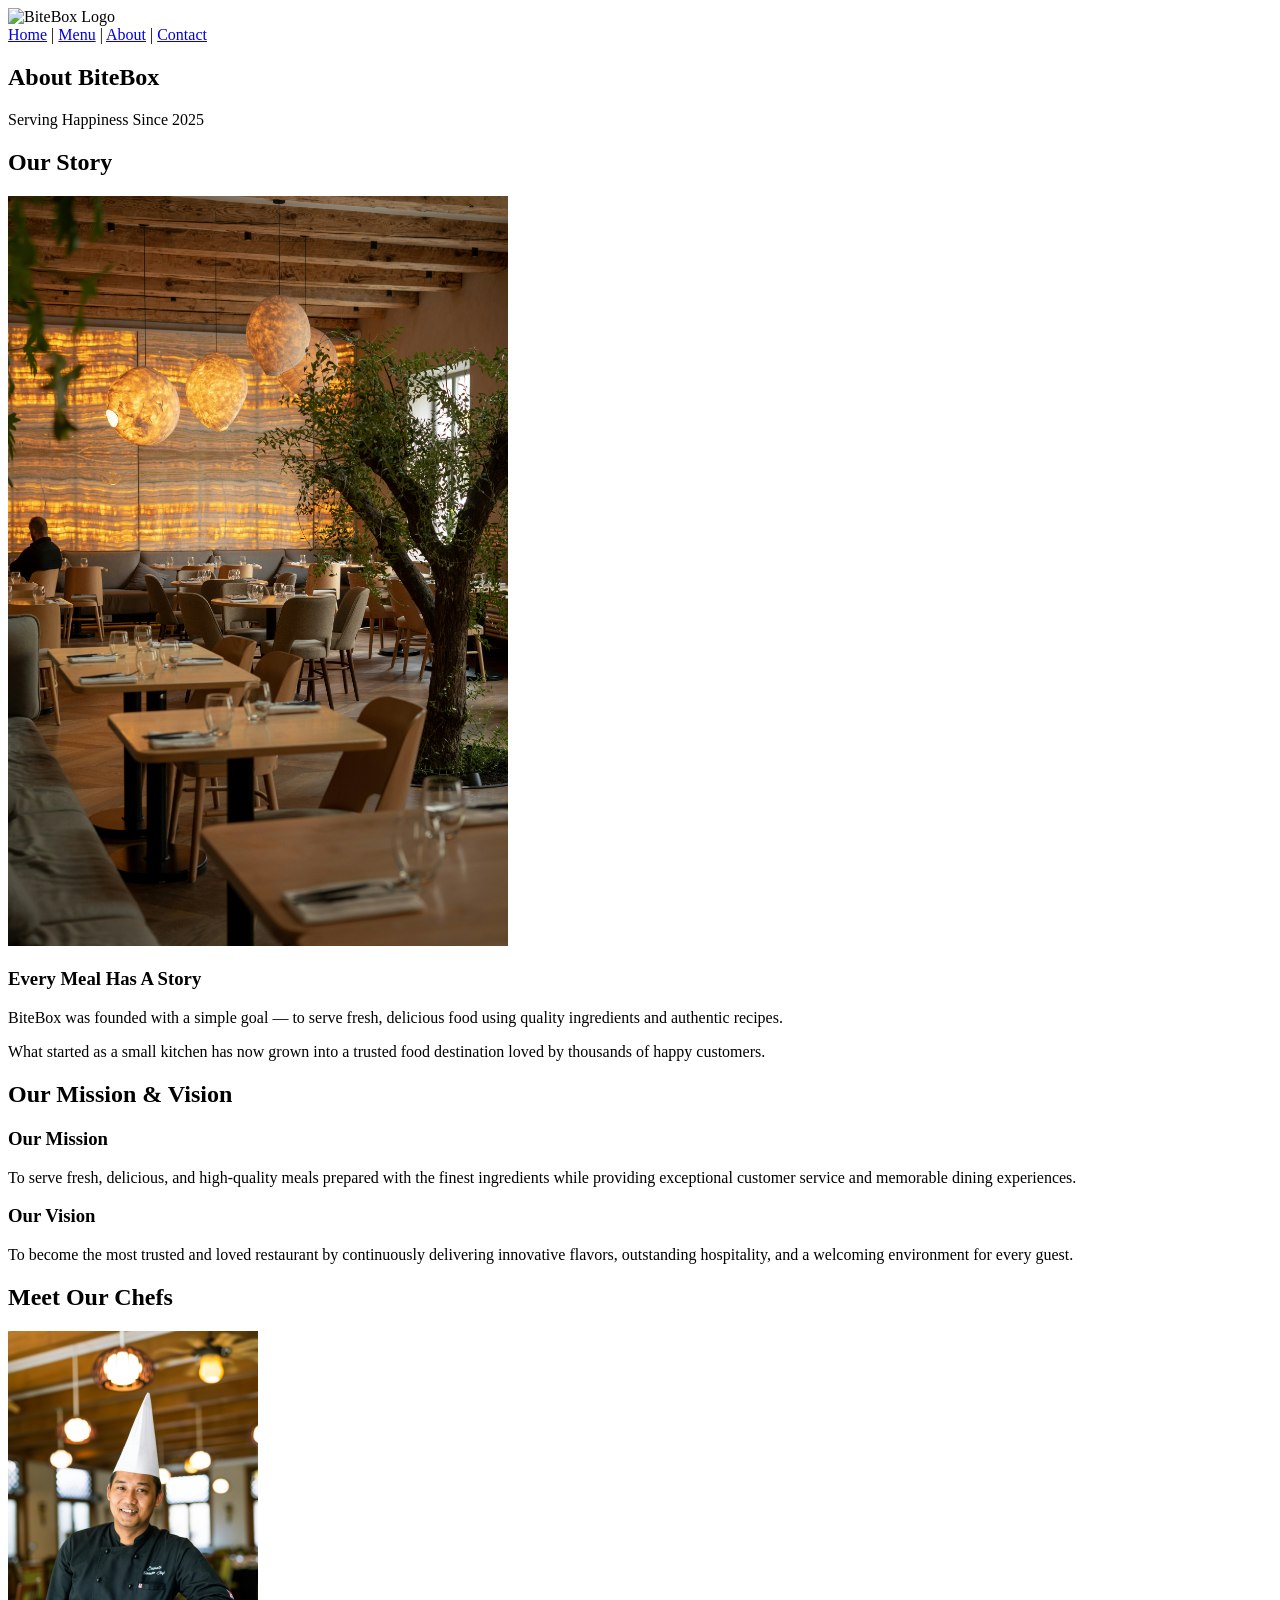
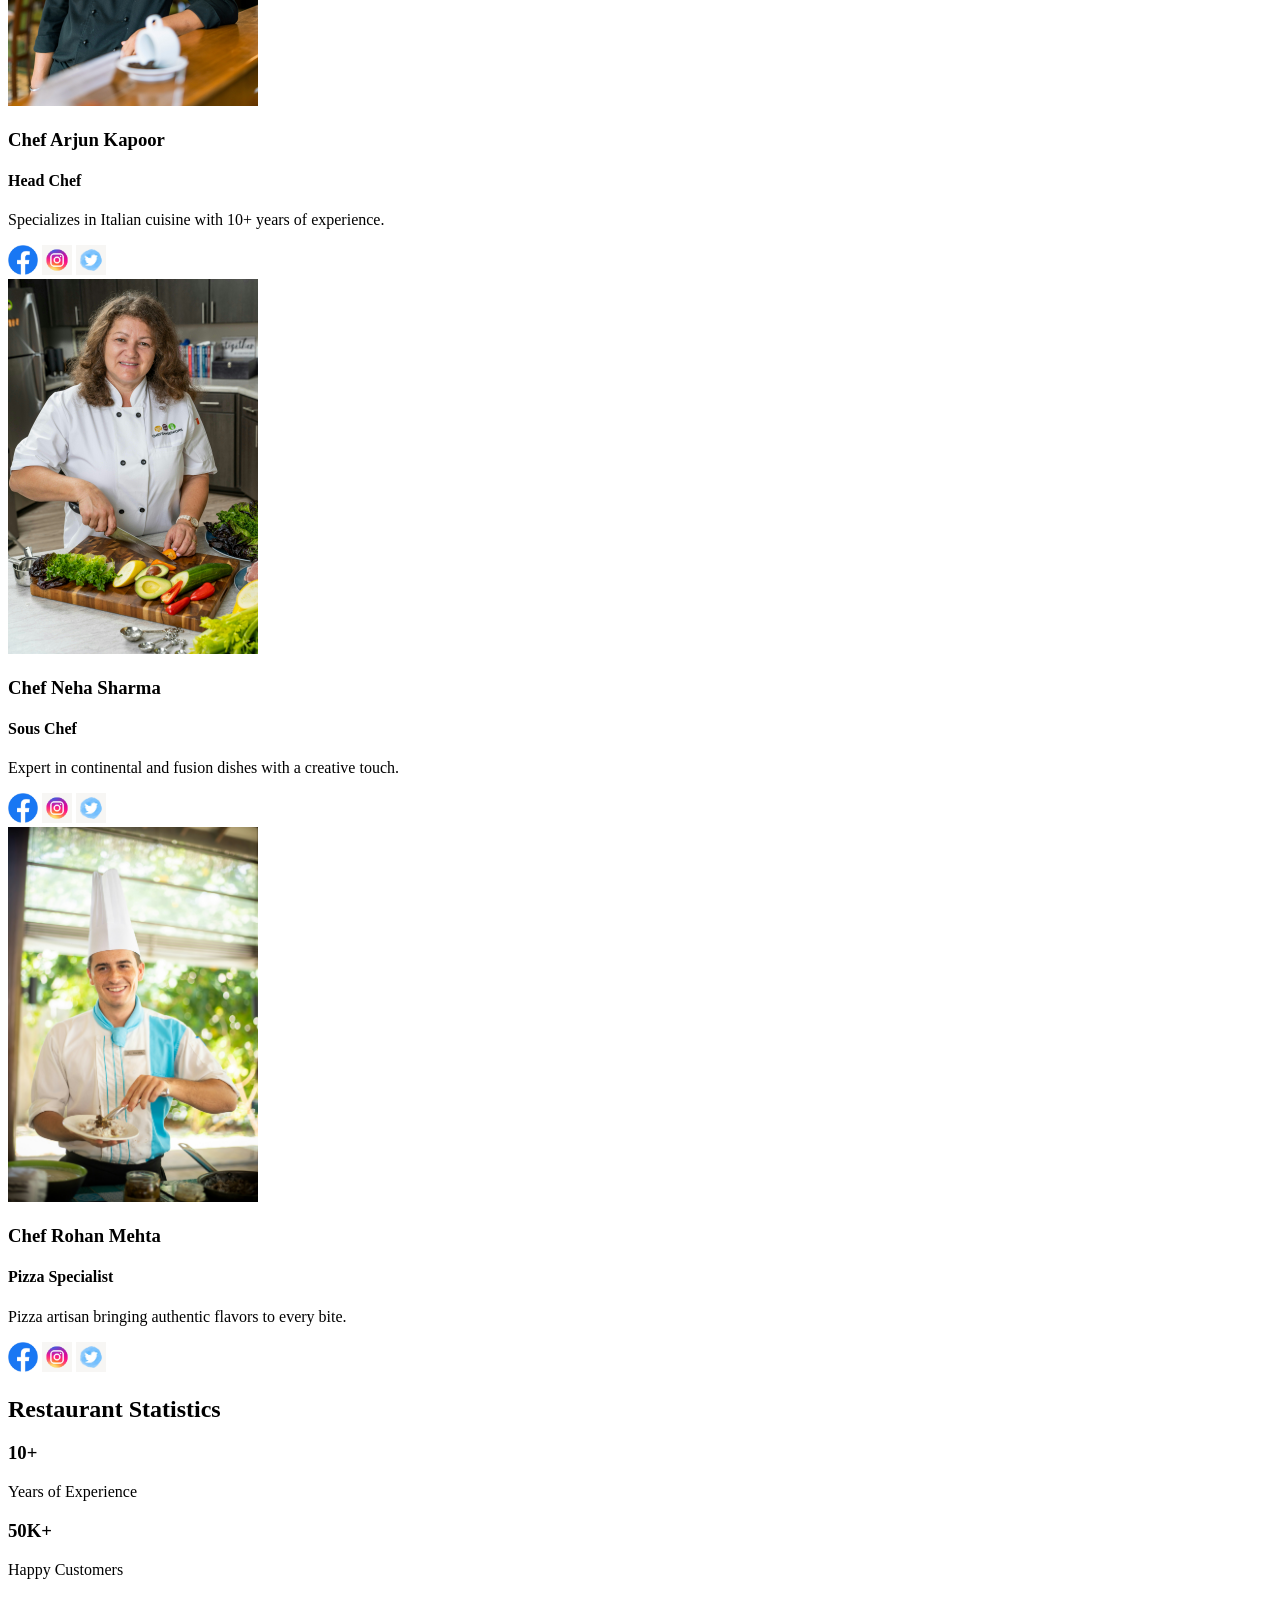
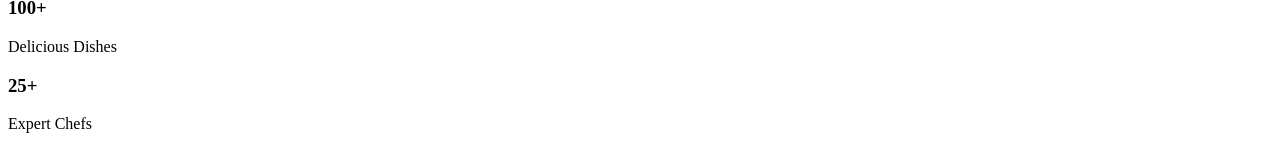
==== about.html @ e2569f4d "Website Refactoring & Professional Layout Planning – Part 1" ====
<!DOCTYPE html>
<html lang="en">
<head>
    <meta charset="UTF-8">
    <meta name="viewport" content="width=device-width, initial-scale=1.0">
    <title>About - BiteBox</title>
</head>
<body>
    <header>
    <img src="" alt="BiteBox Logo" width="150">
    <!-- Navigation Menu -->
    <nav>
    
        <a href="./index.html">Home</a>
        |
        <a href="./menu.html">Menu</a>
        |
        <a href="./about.html">About</a>
        |
        <a href="./contact.html">Contact</a>
    </nav>
    </header>

    <!-- about hero section -->
     <section id="about-hero">
        <div class="hero-content">
            <h2>About BiteBox</h2>
            <p> Serving Happiness Since 2025 </p>
        </div>
     </section>

     <!-- our story section -->
      <section id="story">
        <h2>Our Story</h2>
        <article>
            <img src="/assets/images/restaurent.jpg" alt="Restaurant image" width="500">
            <div>
            <h3>Every Meal Has A Story</h3>
            <p> BiteBox was founded with a simple goal —
                to serve fresh, delicious food using quality
                ingredients and authentic recipes.
            </p>
 
            <p> What started as a small kitchen has now
                grown into a trusted food destination loved
                by thousands of happy customers.
            </p>
        </div>
        </article>
      </section>

      <section id="mission-vision">
        <h2>Our Mission & Vision</h2>
        <div>
        <article>
            <h3>Our Mission</h3>
            <p> To serve fresh, delicious, and high-quality meals
                prepared with the finest ingredients while providing
                exceptional customer service and memorable dining
                experiences.
            </p>
        </article>
        <article>
            <h3>Our Vision</h3>
            <p> To become the most trusted and loved restaurant by
                continuously delivering innovative flavors, outstanding
                hospitality, and a welcoming environment for every guest.
            </p>
        </article>
    </div>
      </section>

      <!-- meet our chefs section -->
       <section id="chefs">
        <h2>Meet Our Chefs</h2>
        <article>
            <img src="/assets/images/chef1.jpg" alt="Chef Arjun Kapoor" width="250">
            <h3>Chef Arjun Kapoor</h3>
            <h4>Head Chef</h4>
            <p> Specializes in Italian cuisine with
                10+ years of experience.
            </p>
            <div>
                <img src="/assets/images/facebook.avif" alt="facebook" width="30">
                <img src="/assets/images/instagram.avif" alt="Instagram" width="30">
                <img src="/assets/images/twitter.jfif" alt="Twitter" width="30">
            </div>
        </article>

        <article>
            <img src="/assets/images/chef2.jpg" alt="Chef Neha Sharma" width="250">
            <h3>Chef Neha Sharma</h3>
            <h4>Sous Chef</h4>
            <p> Expert in continental and fusion
                dishes with a creative touch.
            </p>
            <div>
                <img src="/assets/images/facebook.avif" alt="facebook" width="30">
                <img src="/assets/images/instagram.avif" alt="Instagram" width="30">
                <img src="/assets/images/twitter.jfif" alt="Twitter" width="30">
            </div>
        </article>

        <article>
            <img src="/assets/images/chef3.jpg" alt="Chef Rohan Mehta" width="250">
            <h3>Chef Rohan Mehta</h3>
            <h4>Pizza Specialist</h4>
            <p> Pizza artisan bringing authentic
                 flavors to every bite.
            </p>
            <div>
                <img src="/assets/images/facebook.avif" alt="facebook" width="30">
                <img src="/assets/images/instagram.avif" alt="Instagram" width="30">
                <img src="/assets/images/twitter.jfif" alt="Twitter" width="30">
            </div>
        </article>
       </section>

       <!--Restaurant's Stats-->
       <section id="statistics">
        <h2>Restaurant Statistics</h2>
    <div>
        <article>
            <h3>10+</h3>
            <p>Years of Experience</p>
        </article>
        <article>
            <h3>50K+</h3>
            <p>Happy Customers</p>
        </article>
        <article>
            <h3>100+</h3>
            <p>Delicious Dishes</p>
        </article>
        <article>
            <h3>25+</h3>
            <p>Expert Chefs</p>
        </article>
    </div>
       </section>
</body>
</html>
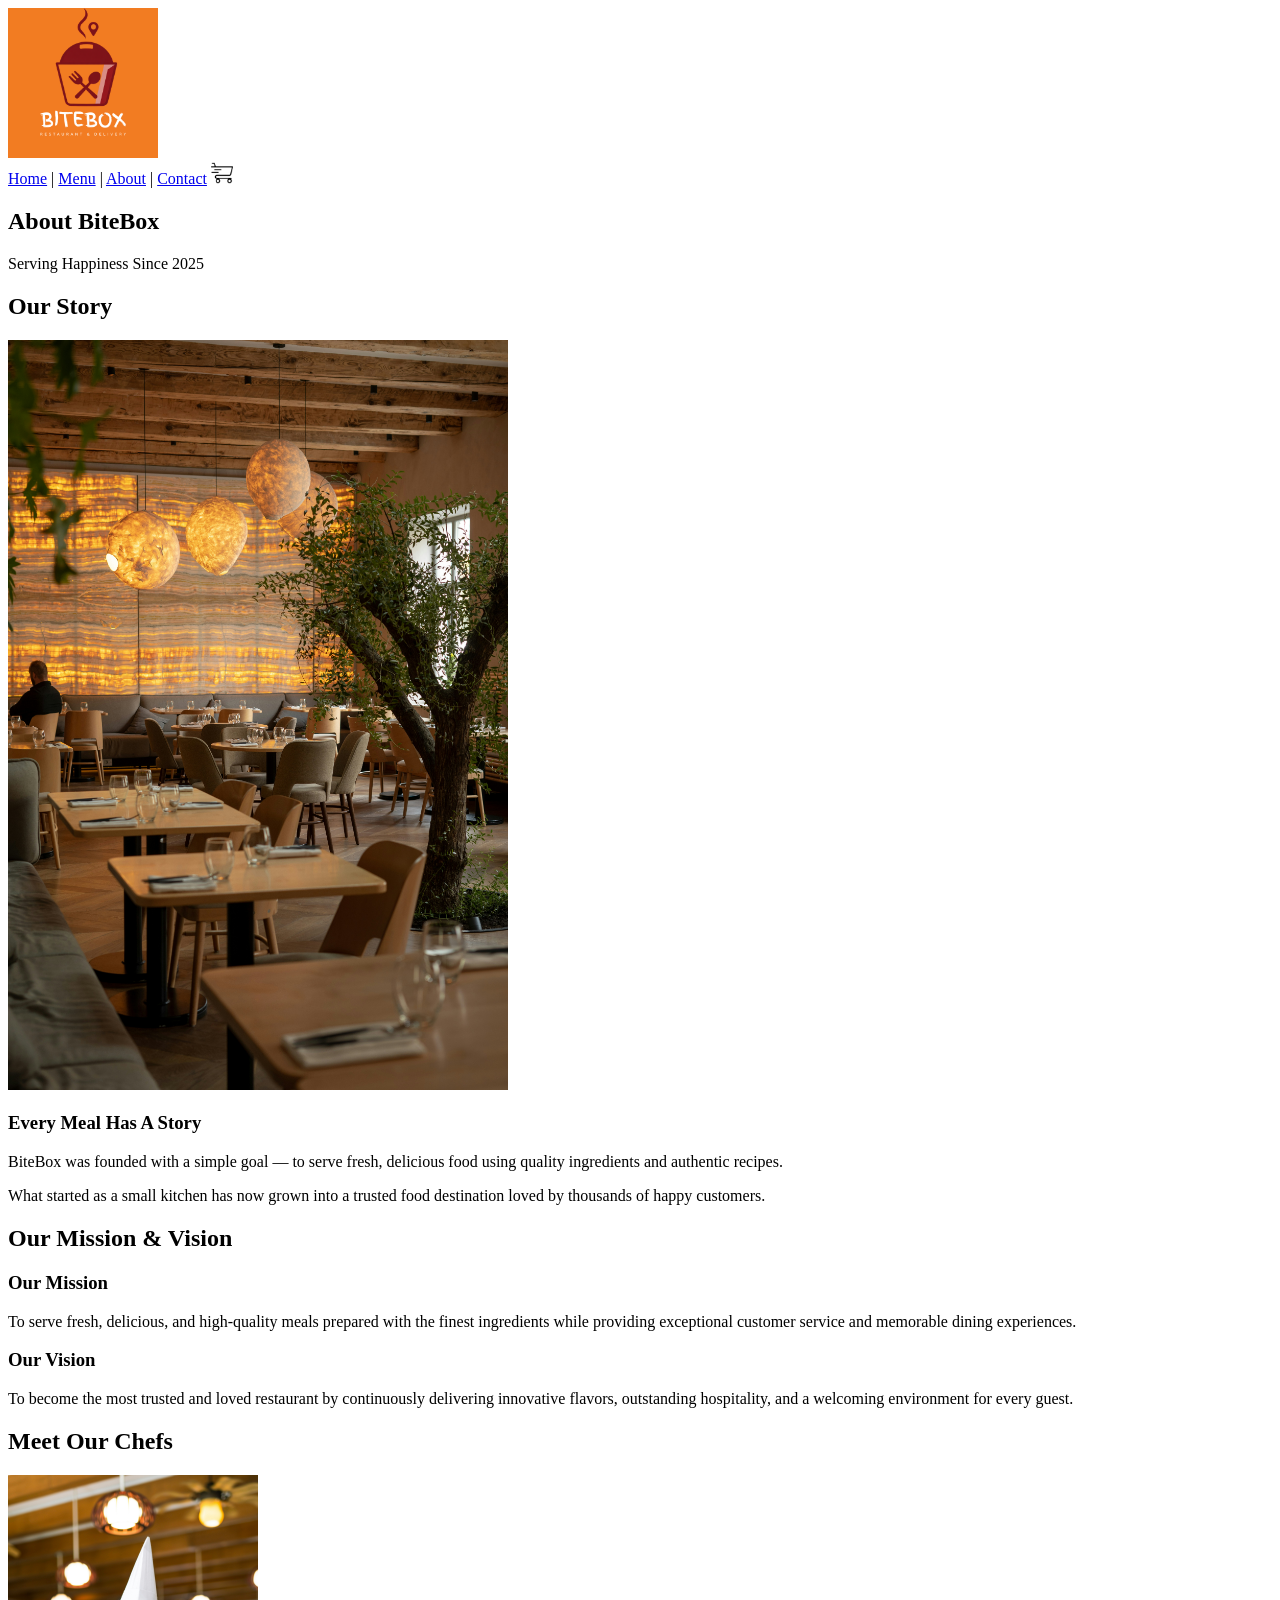
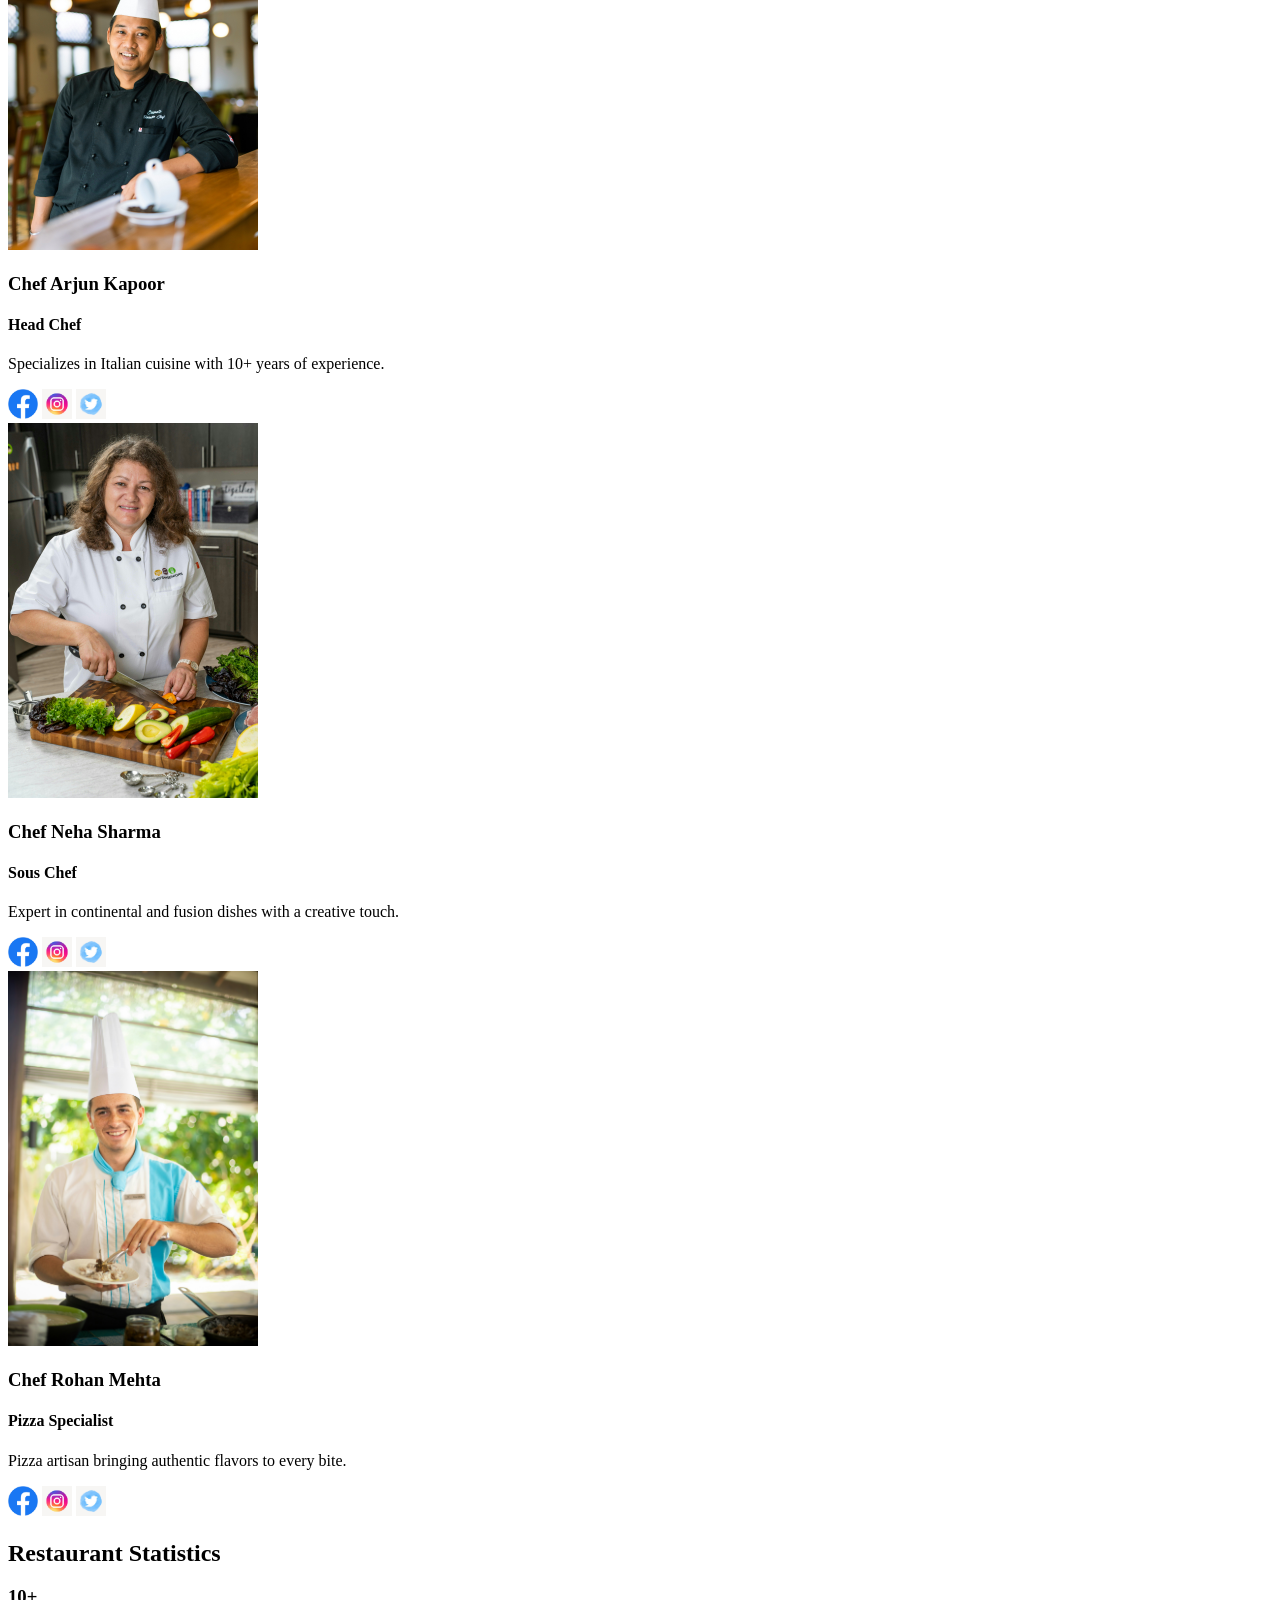
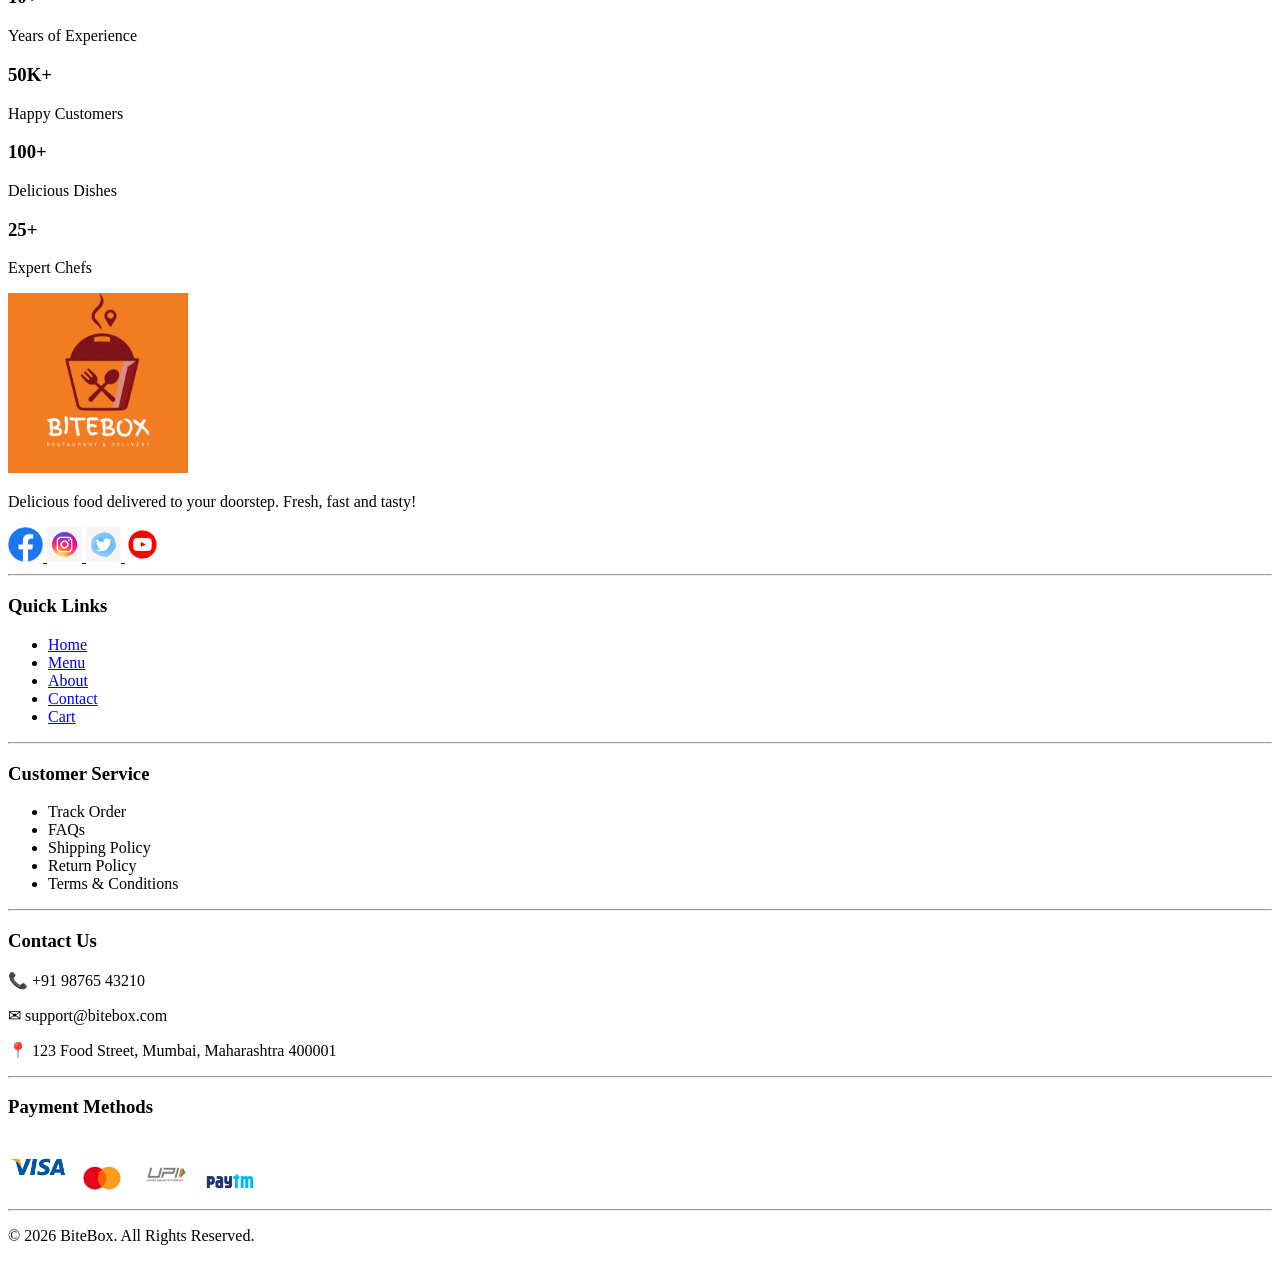
==== commit e5d2db76: "Website Refactoring & Professional Layout Planning – Part 2." ====
--- a/about.html
+++ b/about.html
@@ -7,7 +7,7 @@
 </head>
 <body>
     <header>
-    <img src="" alt="BiteBox Logo" width="150">
+    <img src="/assets/images/BiteBox-Logo-2.png" alt="BiteBox Logo" width="150">
     <!-- Navigation Menu -->
     <nav>
     
@@ -18,6 +18,11 @@
         <a href="./about.html">About</a>
         |
         <a href="./contact.html">Contact</a>
+
+        <a href="cart.html">
+                <img src="/assets/icons/shopping-cart.png" alt="Cart Icon" width="22" 
+                height="22">
+            </a>
     </nav>
     </header>
 
@@ -138,5 +143,81 @@
         </article>
     </div>
        </section>
+ <footer>
+    <!-- footer logo section -->
+     <section>
+        <img src="/assets/images/BiteBox-Logo-2.png" alt="BiteBox logo" width="180">
+        <p>
+            Delicious food delivered to your doorstep.
+            Fresh, fast and tasty!
+        </p>
+        <a href="#">
+            <img src="/assets/images/facebook.avif" alt="Facebook" height="35" width="35">
+        </a>
+
+        <a href="#">
+            <img src="/assets/images/instagram.avif" alt="instagram" height="35" width="35">
+        </a>
+
+        <a href="#">
+            <img src="/assets/images/twitter.jfif" alt="Twitter" height="35" width="35">
+        </a>
+
+        <a href="#">
+            <img src="/assets/images/youtube.jfif" alt="YouTube" height="35" width="35">
+        </a>
+     </section>
+
+     <hr>
+
+     <!-- Quick links -->
+      <section>
+        <h3>Quick Links</h3>
+        <ul>
+            <li><a href="index.html">Home</a></li>
+            <li><a href="menu.html">Menu</a></li>
+            <li><a href="about.html">About</a></li>
+            <li><a href="contact.html">Contact</a></li>
+            <li><a href="cart.html">Cart</a></li>
+        </ul>
+      </section>
+
+      <hr>
+
+      <!-- customer service -->
+       <section>
+        <h3>Customer Service</h3>
+        <ul>
+            <li>Track Order</li>
+            <li>FAQs</li>
+            <li>Shipping Policy</li>
+            <li>Return Policy</li>
+            <li>Terms & Conditions</li>
+        </ul>
+       </section>
+
+       <hr>
+
+       <!-- contact information -->
+        <section>
+            <h3>Contact Us</h3>
+            <p>📞 +91 98765 43210</p>
+            <p>✉ support@bitebox.com</p>
+            <p>📍 123 Food Street, Mumbai, Maharashtra 400001 </p>
+        </section>
+
+        <hr>
+
+        <!-- payment methods -->
+         <section>
+            <h3>Payment Methods</h3>
+            <img src="/assets/images/visa.png" alt="Visa" width="60">
+            <img src="/assets/images/mastercard.jfif" alt="Mastercard" width="60">
+            <img src="/assets/images/upi.png" alt="UPI" width="60">
+            <img src="/assets/images/paytm.png" alt="Paytm" width="60">
+         </section>
+         <hr>
+         <p>© 2026 BiteBox. All Rights Reserved.</p>
+</footer>
 </body>
 </html>
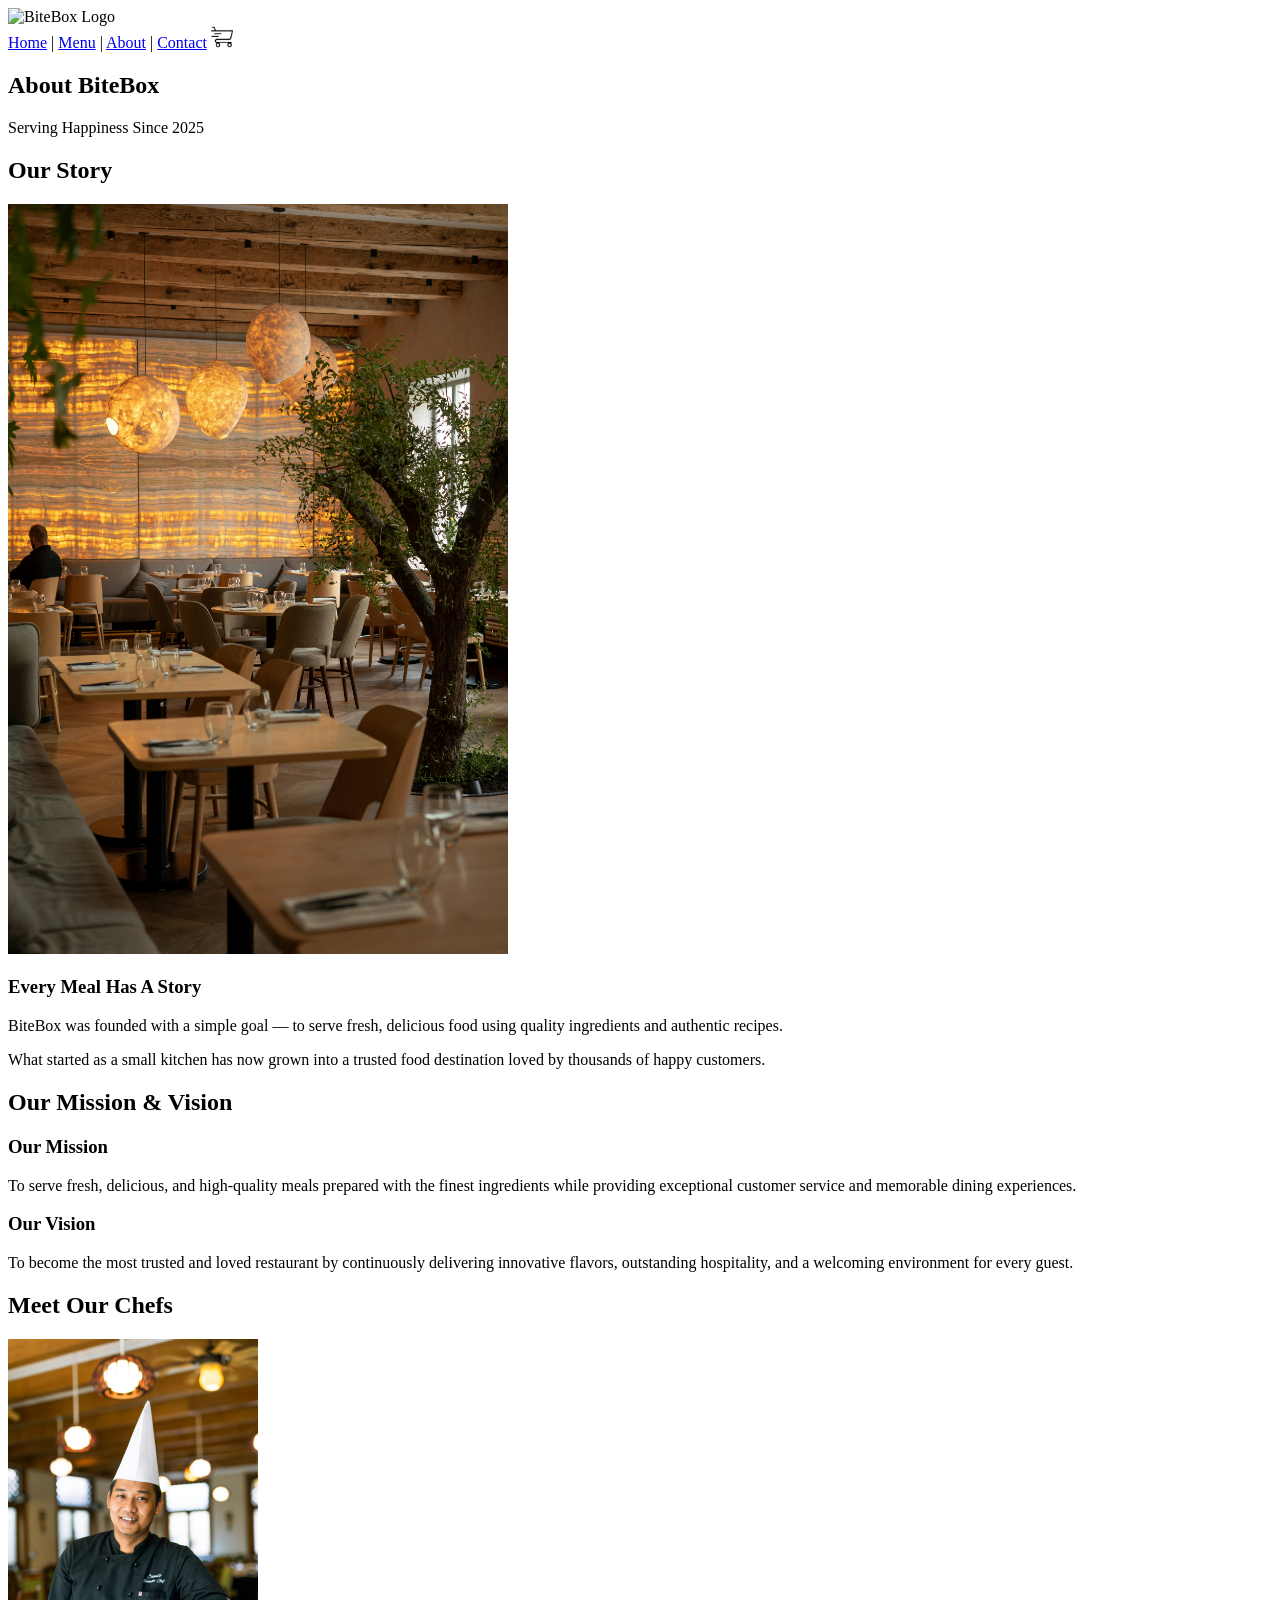
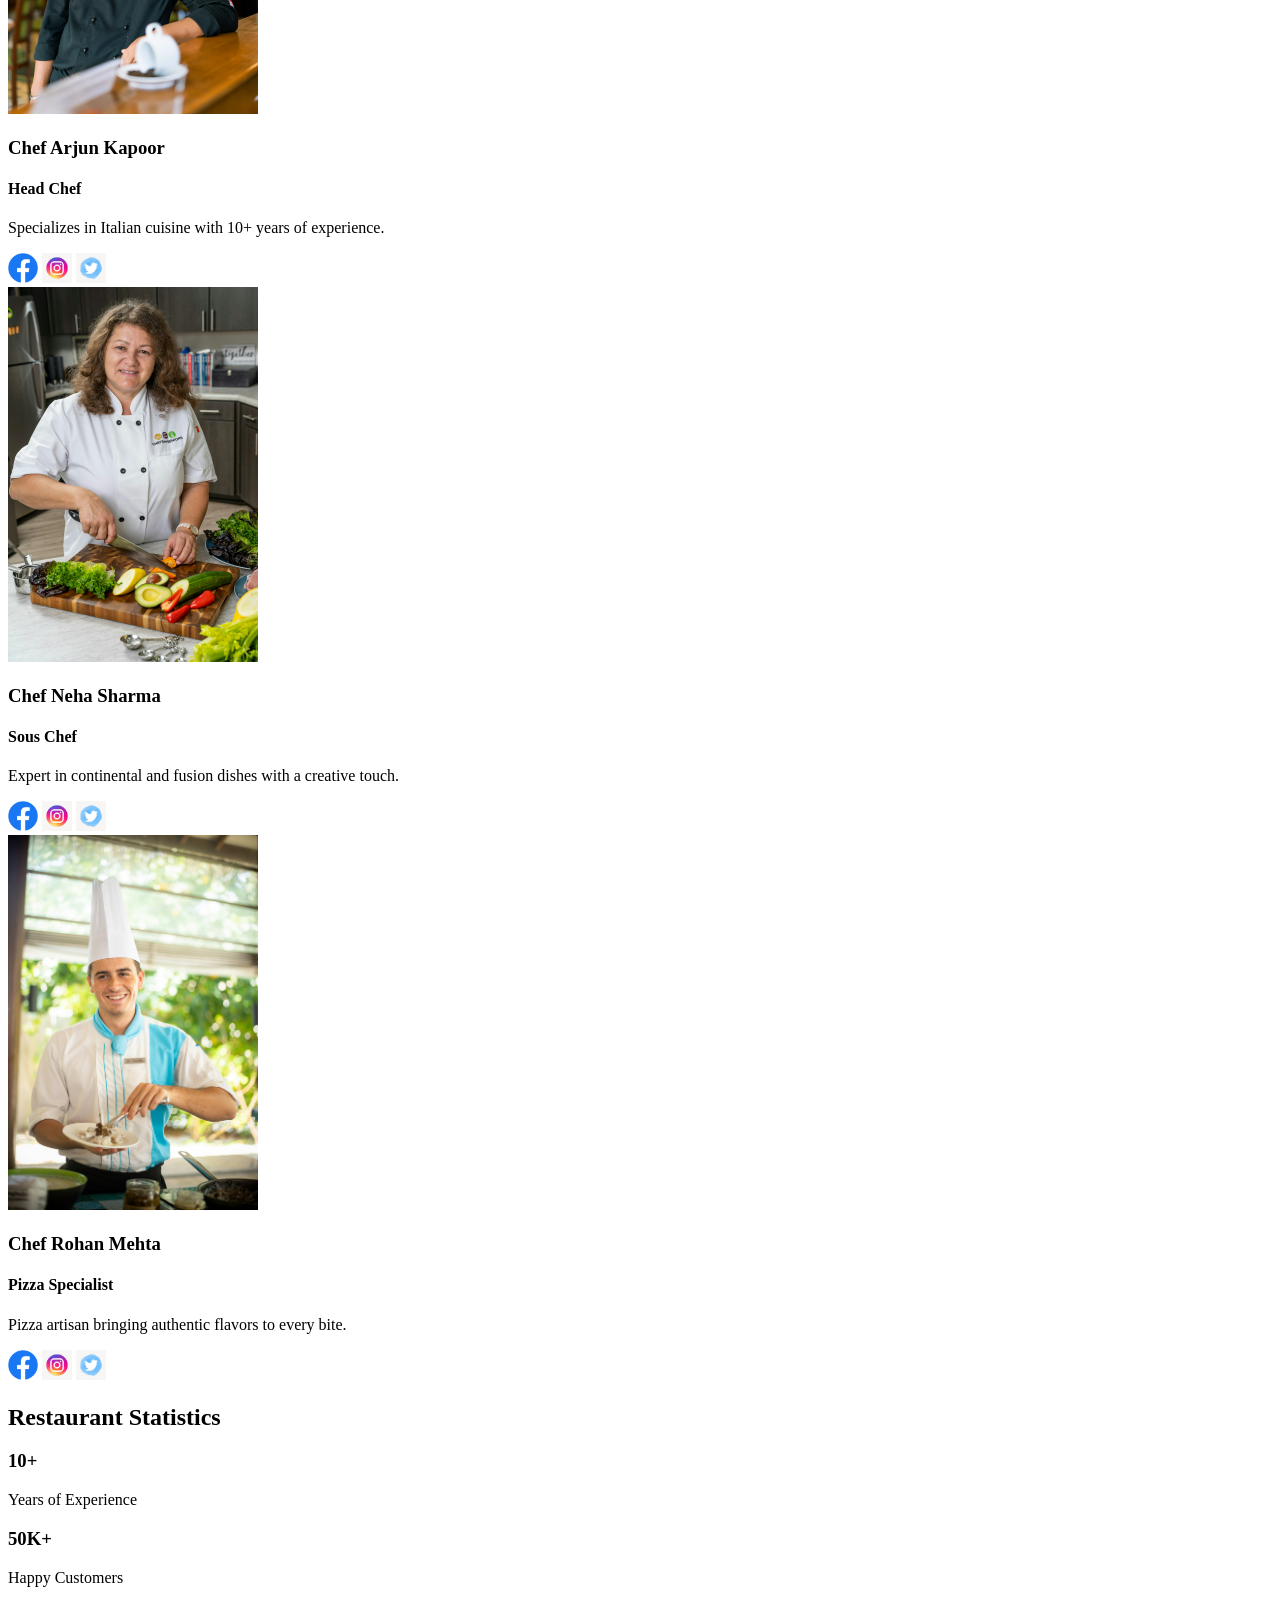
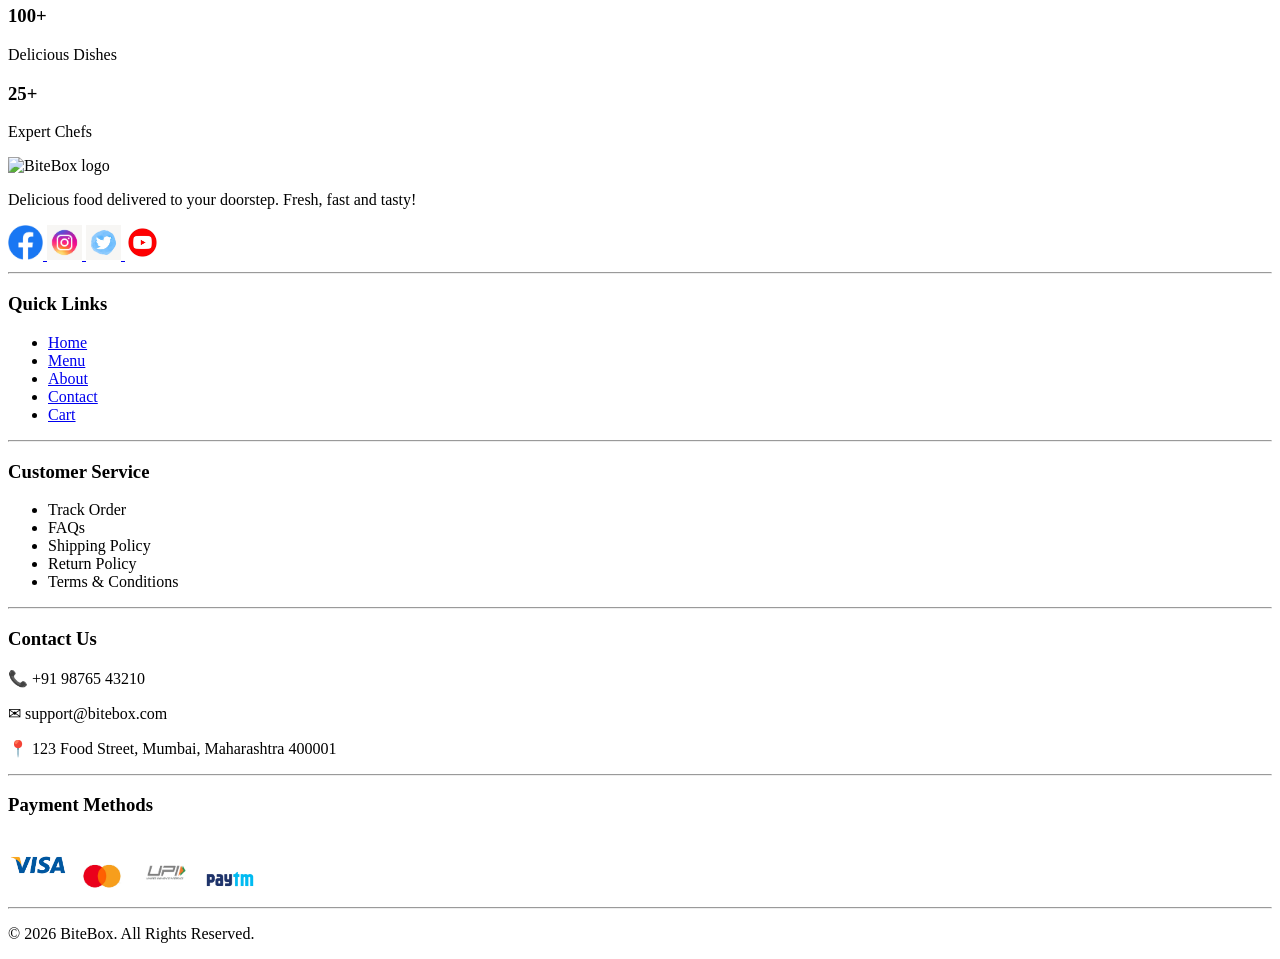
==== commit 07c6a19b: "BiteBox Theme and Branding" ====
--- a/about.html
+++ b/about.html
@@ -7,7 +7,7 @@
 </head>
 <body>
     <header>
-    <img src="/assets/images/BiteBox-Logo-2.png" alt="BiteBox Logo" width="150">
+    <img src="/assets/images/BiteBox-Logo-3.png" alt="BiteBox Logo" class="logo">
     <!-- Navigation Menu -->
     <nav>
     
@@ -146,7 +146,7 @@
  <footer>
     <!-- footer logo section -->
      <section>
-        <img src="/assets/images/BiteBox-Logo-2.png" alt="BiteBox logo" width="180">
+        <img src="/assets/images/BiteBox-Logo-3.png" alt="BiteBox logo" class="logo">
         <p>
             Delicious food delivered to your doorstep.
             Fresh, fast and tasty!
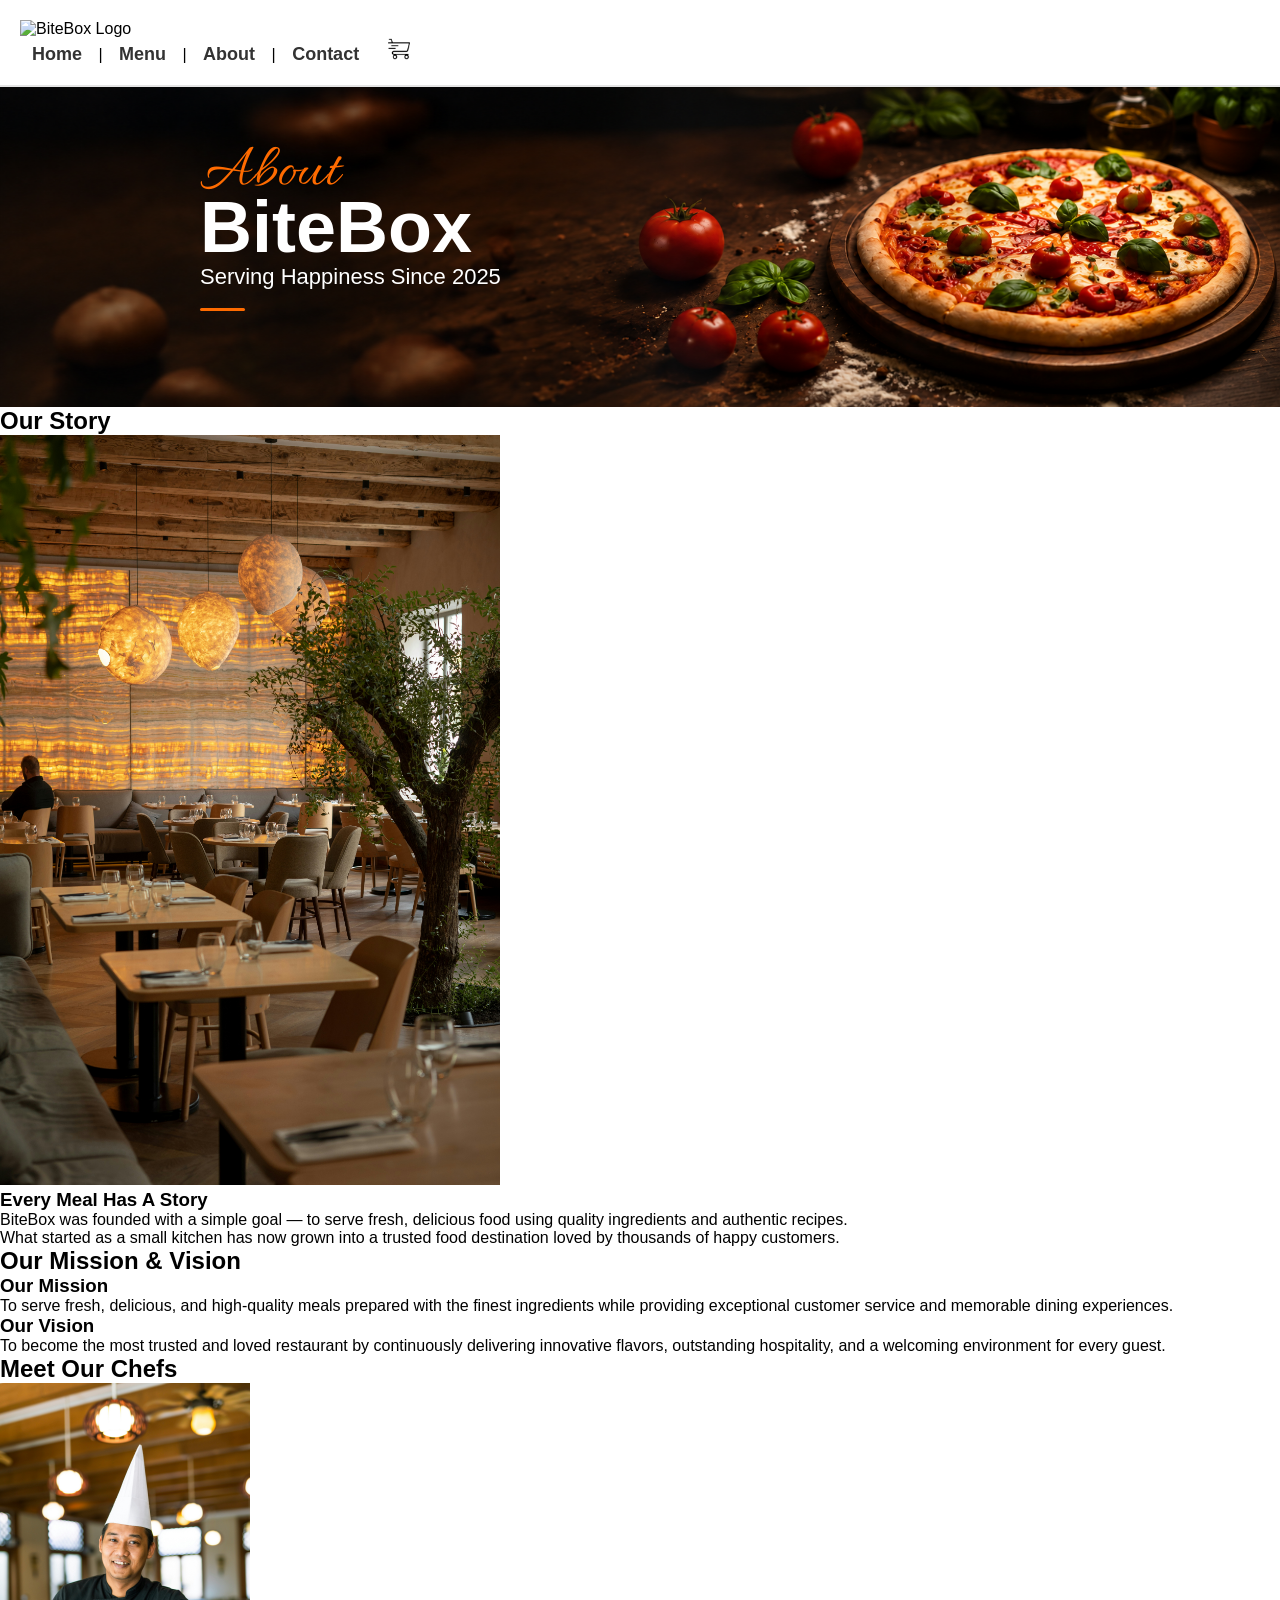
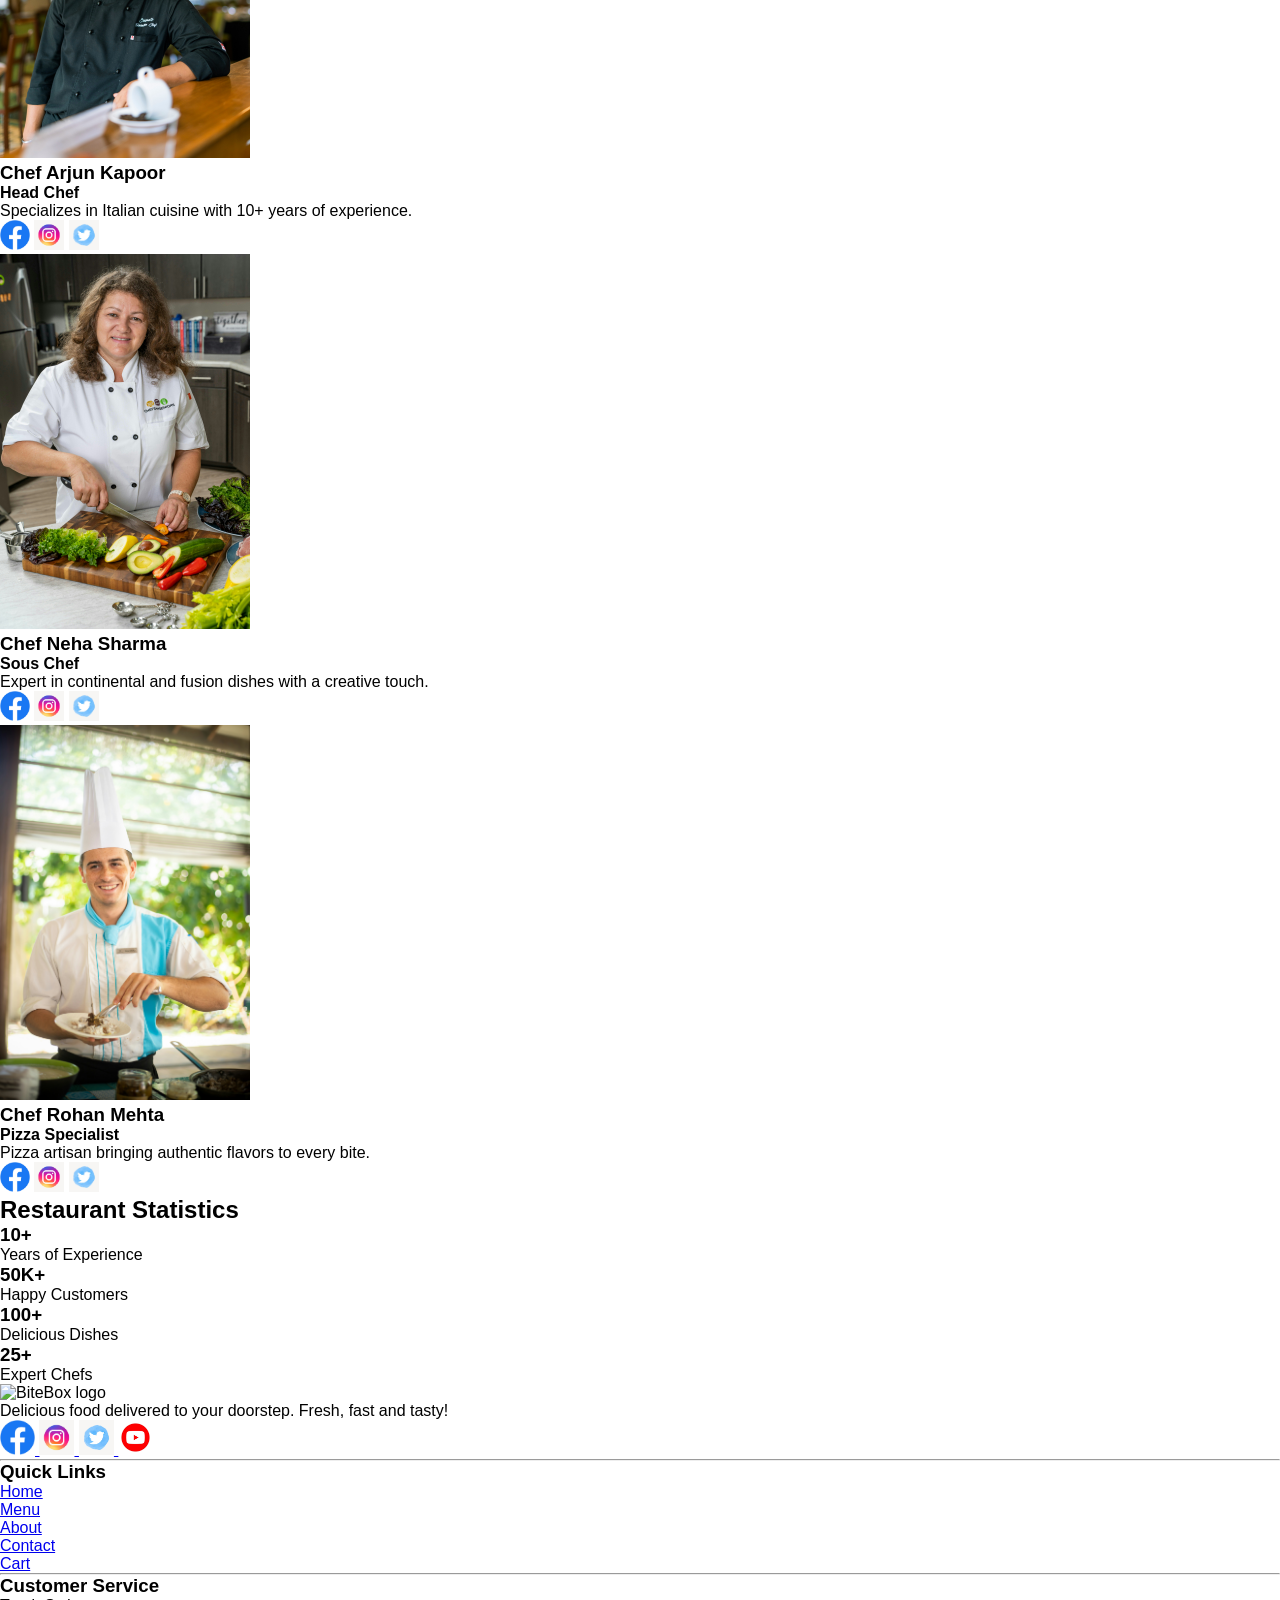
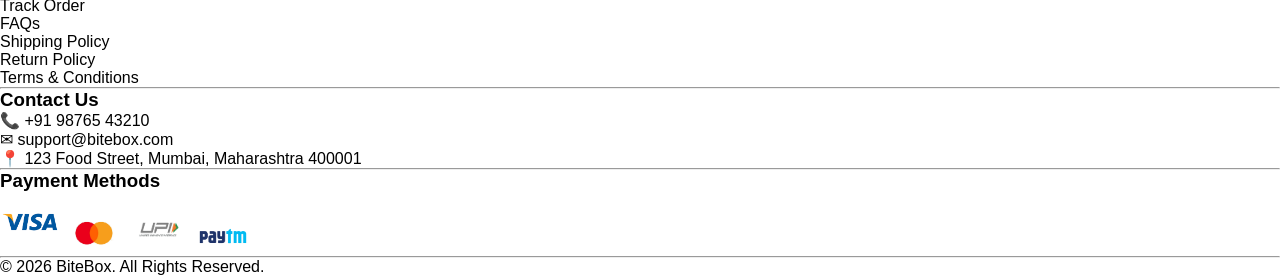
==== commit 818228f1: "Styling Website Sections Using Backgrounds and Typography" ====
--- a/about.html
+++ b/about.html
@@ -4,6 +4,15 @@
     <meta charset="UTF-8">
     <meta name="viewport" content="width=device-width, initial-scale=1.0">
     <title>About - BiteBox</title>
+    <link rel="stylesheet" href="/css/style.css">
+    <link rel="preconnect" href="https://fonts.googleapis.com">
+    <link rel="preconnect" href="https://fonts.gstatic.com" crossorigin>
+    <link href="https://fonts.googleapis.com/css2?family=Allura&display=swap" rel="stylesheet">
+     <link rel="preconnect" href="https://fonts.googleapis.com">
+    <link rel="preconnect" href="https://fonts.gstatic.com" crossorigin>
+    <link href="https://fonts.googleapis.com/css2?family=Great+Vibes&family
+    =Montserrat:wght@400;600;700;800&family=Pacifico&family=Poppins:wght@300;
+    400;500;600;700&display=swap" rel="stylesheet">
 </head>
 <body>
     <header>
@@ -15,7 +24,7 @@
         |
         <a href="./menu.html">Menu</a>
         |
-        <a href="./about.html">About</a>
+        <a href="./about.html" class="active">About</a>
         |
         <a href="./contact.html">Contact</a>
 
@@ -29,8 +38,9 @@
     <!-- about hero section -->
      <section id="about-hero">
         <div class="hero-content">
-            <h2>About BiteBox</h2>
+            <h2> <span> About </span> <br> BiteBox</h2>
             <p> Serving Happiness Since 2025 </p>
+            <hr>
         </div>
      </section>
 
--- a/css/style.css
+++ b/css/style.css
@@ -0,0 +1,296 @@
+*{
+    margin: 0;
+    padding: 0;
+    box-sizing: border-box;
+    font-family: Arial, Helvetica, sans-serif;
+}
+
+/* website header */
+header {
+    background-color: #ffffff;
+    padding: 20px;
+    border-bottom: 2px solid #e5e5e5;
+}
+
+/* logo */
+.logo {
+    width: 170px;
+    height: auto;
+}
+
+nav a {
+    text-decoration: none;
+    color: #333333;
+    font-size: 18px;
+    font-weight: 600;
+    margin: 0 12px;
+}
+
+nav a:hover {
+    color: #ff6b00;
+    text-decoration: underline;
+}
+
+#home-hero {
+    background-image: url(/assets/images/home-hero.png);
+    background-repeat: no-repeat;
+    background-position: center;
+    background-size: cover;
+    height: 650px;
+    padding: 55px 80px;
+}
+
+#home-hero h1 {
+    color: white;
+    font-family: "montserrat" sans-serif;
+    font-size: 53px;
+    font-weight: 800;
+    line-height: 58px;
+    width: 650px;
+    margin-bottom: 20px;
+}
+
+#home-hero h1 span {
+    color: #F5A300;
+}
+
+#home-hero p {
+    color: white;
+    font-size: 18px;
+    line-height: 28px;
+    width: 450px;
+    margin-bottom: 35px;
+}
+
+.hero-buttons {
+    margin-top: 35px;
+}
+
+.hero-buttons a {
+    display: inline-block;
+    min-width: 180px;
+    padding: 15px 30px;
+    text-align: center;
+    text-decoration: none;
+    font-size: 18px;
+    font-weight: 600;
+    border-radius: 6px;
+    transition: 0.3s;
+}
+
+.order-btn {
+    background-color: #F44336;
+    color: white;
+    margin-right: 15px;
+}
+
+.menu-btn {
+    background-color: transparent;
+    color: white;
+    border: 2px solid white;
+}
+
+.order-btn:hover {
+    background-color: #D32F2F;
+}
+
+.menu-btn:hover {
+    background-color: white;
+    color: #222;
+}
+
+#menu-hero {
+    background-image: url(/assets/images/menu-hero.png);
+    background-repeat: no-repeat;
+    background-position: center;
+    background-size: cover;
+    height: 320px;
+    text-align: center;
+    padding-top: 65px;
+}
+
+#menu-hero h1 {
+    font-family: "Great Vibes" cursive;
+    font-size: 56px;
+    line-height: 60px;
+    font-weight: 400;
+    color: white;
+    text-align: center;
+    text-shadow: 2px 2px 8px rgba(0,0,0,0.5);
+    margin-bottom: 10px;
+}
+
+#menu-hero p {
+    color: white;
+    font-size: 20px;
+    line-height: 34px;
+    width: 700px;
+    text-align: center;
+    margin: 0 auto 35px;
+}
+
+#categories {
+    background-color: #ffffff;
+    padding: 60px 80px;
+    text-align: center;
+}
+
+#categories h2 {
+    font-size: 40px;
+    font-weight: 700;
+    color: #222;
+    margin-bottom: 50px;
+    position: relative;
+    display: inline-block;
+}
+
+#contact-hero {
+    background-image: url(/assets/images/contact-hero.png);
+    background-repeat: no-repeat;
+    background-position: 100% 80%;
+    background-size: cover;
+    height: 320px;
+    padding: 60px 80px;
+    text-align: left;
+}
+
+#contact-hero h2 {
+    color: #ffffff;
+    font-size: 52px;
+    font-weight: 700;
+    margin-bottom: 10px;
+
+}
+
+#contact-hero h2 span {
+    color: #ff6b00;
+}
+
+#contact-hero h3 {
+    color: #ffffff;
+    font-size: 24px;
+    font-weight: 500;
+    margin-bottom: 20px;
+}
+
+#contact-hero hr {
+    width: 70px;
+    height: 4px;
+    background-color: #ff6b00;
+    border: none;
+    border-radius: 10px;
+    margin-bottom: 10px;
+}
+
+#contact-hero p {
+    color: #ffffff;
+    font-size: 18px;
+    line-height: 30px;
+    width: 460px;
+}
+
+#about-hero {
+    background-image: url(/assets/images/about-hero.png);
+    background-repeat: no-repeat;
+    background-position: center;
+    background-size: cover;
+    height: 320px;
+    padding: 45px 200px;
+    text-align: center;
+}
+
+#about-hero .hero-content{
+
+    width: 400px;
+    text-align: left;
+
+}
+
+	
+#about-hero h2{
+    color: #ffffff;
+    font-family: "Montserrat", sans-serif;
+    font-size: 72px;
+    font-weight: 700;
+    line-height: 54px;
+    margin-bottom: 10px;
+}
+
+#about-hero h2 span{
+    font-family: "Allura", cursive;
+    color: #ff6b00;
+    font-size: 62px;
+    font-weight: 400;
+}
+
+	
+#about-hero p{
+ 
+    color: #ffffff;
+    font-size: 22px;
+    font-weight: 400;
+    margin-bottom: 18px;
+}
+
+	
+#about-hero hr{
+    width: 45px;
+    height: 3px;
+    background-color: #ff6b00;
+    border: none;
+    border-radius: 20px;
+}
+
+#cart-hero {
+    background-image: url(/assets/images/cart-hero.png);
+    background-repeat: no-repeat;
+    background-position: center;
+    background-size: cover;
+    height: 320px;
+    padding: 45px 200px;
+    text-align: center;
+}
+
+#cart-hero h1{
+    color: #ffffff;
+    font-family: "Lobster", cursive;
+    font-size: 58px;
+    font-weight: 400;
+    text-shadow: 2px 2px 8px rgba(0,0,0,0.5);
+    margin-bottom: 20px;
+}
+
+.divider {
+    text-align: center;
+    margin-bottom: 25px;
+}
+
+.divider hr {
+    display: inline-block;
+    width: 120px;
+    height: 3px;
+    background-color: #ff6b00;
+    border: none;
+    border-radius: 20px;
+    vertical-align: middle;
+}
+
+.divider img {
+    width: 34px;
+    height: 34px;
+    margin: 0 15px;
+    display: inline-block;
+    vertical-align: middle;
+}
+
+#cart-hero p{
+    color: #ffffff;
+    font-size: 16px;
+    line-height: 30px;
+    width: 720px;
+    margin: 0 auto;
+}
+
+
+
+ 
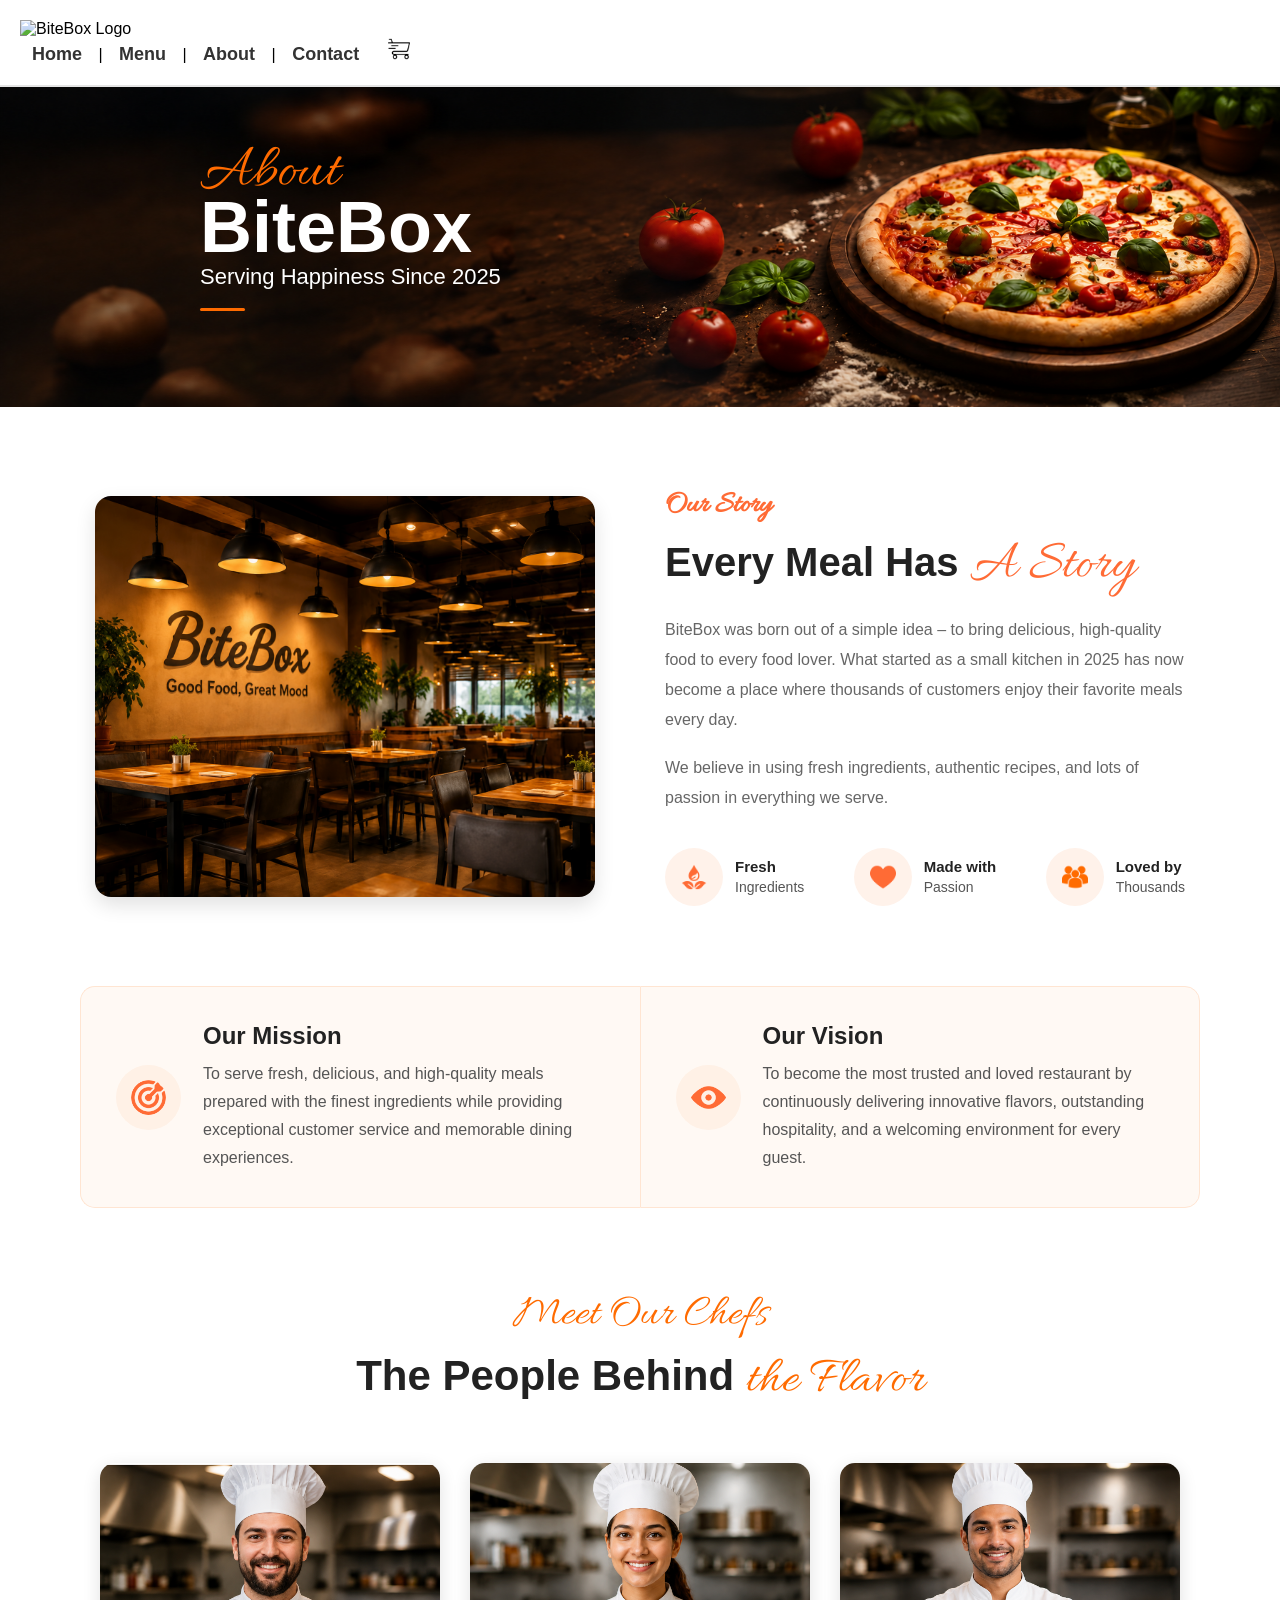
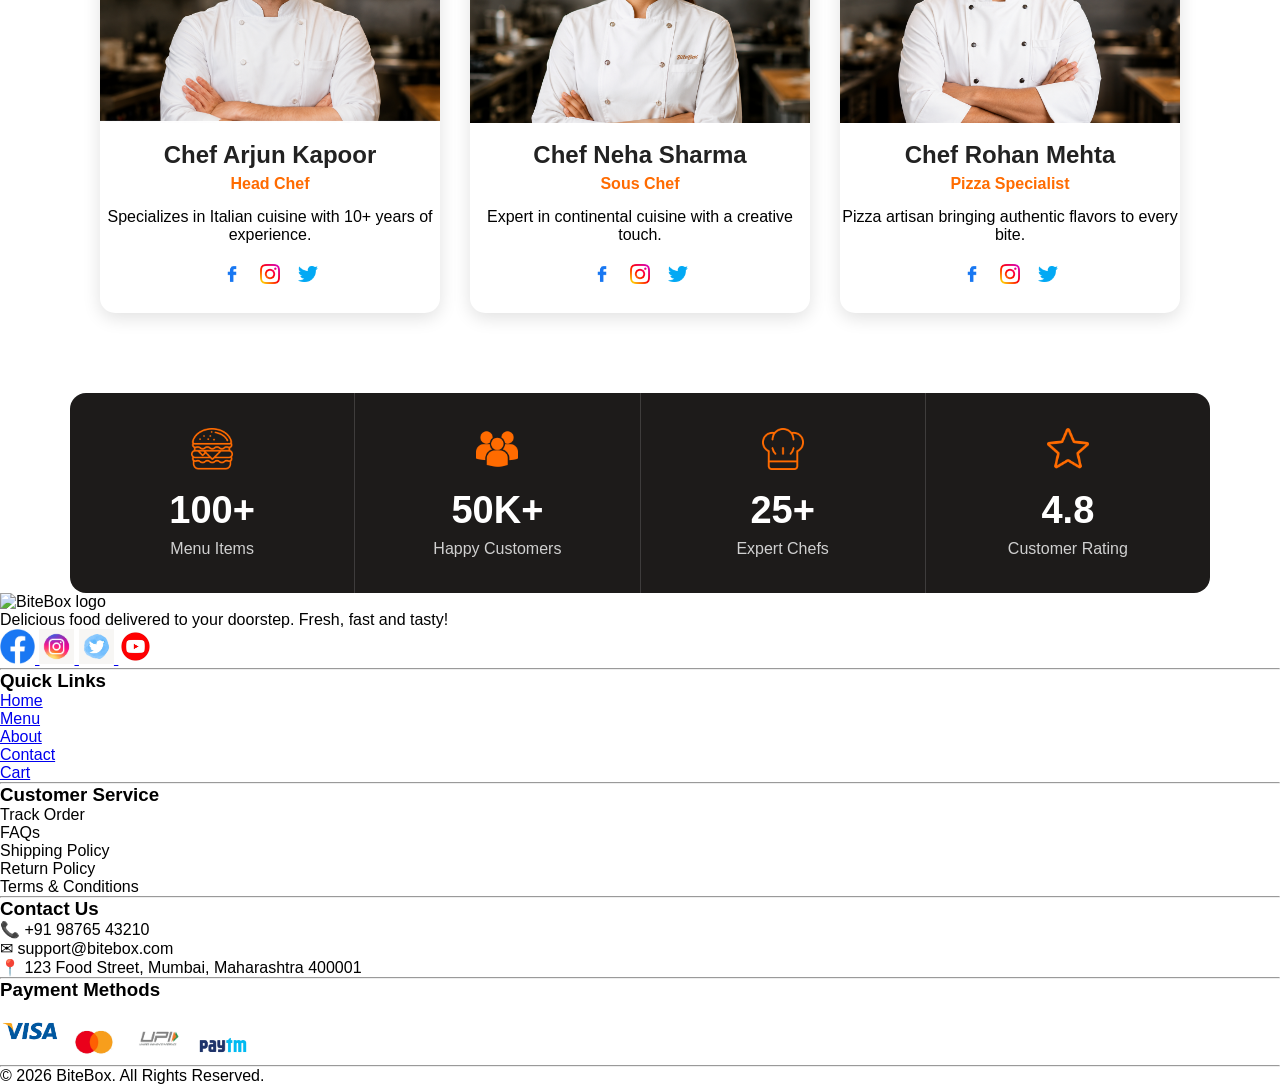
==== commit 601d8765: "Styling Card Layouts and Remaining Content (Home, Menu & About)" ====
--- a/about.html
+++ b/about.html
@@ -1,5 +1,6 @@
 <!DOCTYPE html>
 <html lang="en">
+
 <head>
     <meta charset="UTF-8">
     <meta name="viewport" content="width=device-width, initial-scale=1.0">
@@ -8,207 +9,381 @@
     <link rel="preconnect" href="https://fonts.googleapis.com">
     <link rel="preconnect" href="https://fonts.gstatic.com" crossorigin>
     <link href="https://fonts.googleapis.com/css2?family=Allura&display=swap" rel="stylesheet">
-     <link rel="preconnect" href="https://fonts.googleapis.com">
+    <link rel="preconnect" href="https://fonts.googleapis.com">
     <link rel="preconnect" href="https://fonts.gstatic.com" crossorigin>
     <link href="https://fonts.googleapis.com/css2?family=Great+Vibes&family
     =Montserrat:wght@400;600;700;800&family=Pacifico&family=Poppins:wght@300;
     400;500;600;700&display=swap" rel="stylesheet">
 </head>
+
 <body>
     <header>
-    <img src="/assets/images/BiteBox-Logo-3.png" alt="BiteBox Logo" class="logo">
-    <!-- Navigation Menu -->
-    <nav>
-    
-        <a href="./index.html">Home</a>
-        |
-        <a href="./menu.html">Menu</a>
-        |
-        <a href="./about.html" class="active">About</a>
-        |
-        <a href="./contact.html">Contact</a>
-
-        <a href="cart.html">
-                <img src="/assets/icons/shopping-cart.png" alt="Cart Icon" width="22" 
-                height="22">
+        <img src="/assets/images/BiteBox-Logo-3.png" alt="BiteBox Logo" class="logo">
+        <!-- Navigation Menu -->
+        <nav>
+
+            <a href="./index.html">Home</a>
+            |
+            <a href="./menu.html">Menu</a>
+            |
+            <a href="./about.html" class="active">About</a>
+            |
+            <a href="./contact.html">Contact</a>
+
+            <a href="cart.html">
+                <img src="/assets/icons/shopping-cart.png" alt="Cart Icon" width="22" height="22">
             </a>
-    </nav>
+        </nav>
     </header>
 
     <!-- about hero section -->
-     <section id="about-hero">
+    <section id="about-hero">
         <div class="hero-content">
             <h2> <span> About </span> <br> BiteBox</h2>
             <p> Serving Happiness Since 2025 </p>
             <hr>
         </div>
-     </section>
-
-     <!-- our story section -->
-      <section id="story">
-        <h2>Our Story</h2>
+    </section>
+
+    <!-- Our Story Section -->
+
+    <section id="story">
+
         <article>
-            <img src="/assets/images/restaurent.jpg" alt="Restaurant image" width="500">
-            <div>
-            <h3>Every Meal Has A Story</h3>
-            <p> BiteBox was founded with a simple goal —
-                to serve fresh, delicious food using quality
-                ingredients and authentic recipes.
+
+            <!-- Restaurant Image -->
+
+            <img src="/assets/images/restaurent.jpg" alt="Restaurant">
+
+            <!-- Story Content -->
+
+            <div class="story-content">
+
+                <small>Our Story</small>
+
+                <h2>
+                    Every Meal Has
+                    <span>A Story</span>
+                </h2>
+
+                <p>
+                    BiteBox was born out of a simple idea – to bring
+                    delicious, high-quality food to every food lover.
+                    What started as a small kitchen in 2025 has now
+                    become a place where thousands of customers enjoy
+                    their favorite meals every day.
+                </p>
+
+                <p>
+                    We believe in using fresh ingredients,
+                    authentic recipes, and lots of passion
+                    in everything we serve.
+                </p>
+
+                <!-- Features -->
+
+                <div class="story-features">
+
+                    <article>
+
+                        <div class="feature-icon">
+                            <img src="/assets/icons/fresh-about.png" alt="Fresh" width="26">
+                        </div>
+
+                        <div>
+                            <h4>Fresh</h4>
+                            <p>Ingredients</p>
+                        </div>
+
+                    </article>
+
+                    <article>
+
+                        <div class="feature-icon">
+                            <img src="/assets/icons/heart.png" alt="Heart" width="26">
+                        </div>
+
+                        <div>
+                            <h4>Made with</h4>
+                            <p>Passion</p>
+                        </div>
+
+                    </article>
+
+                    <article>
+
+                        <div class="feature-icon">
+                            <img src="/assets/icons/customer.png" alt="Customers" width="26">
+                        </div>
+
+                        <div>
+                            <h4>Loved by</h4>
+                            <p>Thousands</p>
+                        </div>
+
+                    </article>
+
+                </div>
+
+            </div>
+
+        </article>
+
+    </section>
+
+     <section id="mission-vision">
+
+        <div>
+
+            <!-- Mission -->
+
+            <article>
+
+                <img src="assets/icons/mission.png" alt="Mission" width="55" height="55">
+
+                <div>
+
+                    <h3>Our Mission</h3>
+
+                    <p>
+                        To serve fresh, delicious, and high-quality meals
+                        prepared with the finest ingredients while providing
+                        exceptional customer service and memorable dining
+                        experiences.
+                    </p>
+
+                </div>
+
+            </article>
+
+            <!-- Vision -->
+
+            <article>
+
+                <img src="assets/icons/vision.png" alt="Vision" width="55" height="55">
+
+                <div>
+
+                    <h3>Our Vision</h3>
+
+                    <p>
+                        To become the most trusted and loved restaurant by
+                        continuously delivering innovative flavors,
+                        outstanding hospitality, and a welcoming
+                        environment for every guest.
+                    </p>
+
+                </div>
+
+            </article>
+
+        </div>
+
+    </section>
+
+    <!-- meet our chefs section -->
+    <section id="chefs">
+
+        <small>Meet Our Chefs</small>
+
+        <h2>
+            The People Behind
+            <span>the Flavor</span>
+        </h2>
+
+        <div>
+
+            <!-- Chef 1 -->
+
+            <article>
+
+                <img src="/assets/images/chef1.jpg" alt="Chef Arjun Kapoor">
+
+                <h3>Chef Arjun Kapoor</h3>
+
+                <h4>Head Chef</h4>
+
+                <p>
+                    Specializes in Italian cuisine with
+                    10+ years of experience.
+                </p>
+
+                <div class="chef-social">
+
+                    <a href="#">
+                        <img src="assets/icons/facebook.png" alt="Facebook" width="20" height="20">
+                    </a>
+
+                    <a href="#">
+                        <img src="assets/icons/instagram.png" alt="Instagram" width="20" height="20">
+                    </a>
+
+                    <a href="#">
+                        <img src="assets/icons/twitter.png" alt="Twitter" width="20" height="20">
+                    </a>
+
+                </div>
+
+            </article>
+
+            <!-- Chef 2 -->
+
+            <article>
+
+                <img src="/assets/images/chef2.jpg" alt="Chef Neha Sharma">
+
+                <h3>Chef Neha Sharma</h3>
+
+                <h4>Sous Chef</h4>
+
+                <p>
+                    Expert in continental cuisine
+                    with a creative touch.
+                </p>
+
+                <div class="chef-social">
+
+                    <a href="#">
+                        <img src="assets/icons/facebook.png" alt="Facebook" width="20" height="20">
+                    </a>
+
+                    <a href="#">
+                        <img src="assets/icons/instagram.png" alt="Instagram" width="20" height="20">
+                    </a>
+
+                    <a href="#">
+                        <img src="assets/icons/twitter.png" alt="Twitter" width="20" height="20">
+                    </a>
+
+                </div>
+            </article>
+
+            <!-- Chef 3 -->
+
+            <article>
+
+                <img src="/assets/images/chef3.jpg" alt="Chef Rohan Mehta">
+
+                <h3>Chef Rohan Mehta</h3>
+
+                <h4>Pizza Specialist</h4>
+
+                <p>
+                    Pizza artisan bringing authentic
+                    flavors to every bite.
+                </p>
+
+                <div class="chef-social">
+
+                    <a href="#">
+                        <img src="assets/icons/facebook.png" alt="Facebook" width="20" height="20">
+                    </a>
+
+                    <a href="#">
+                        <img src="assets/icons/instagram.png" alt="Instagram" width="20" height="20">
+                    </a>
+
+                    <a href="#">
+                        <img src="assets/icons/twitter.png" alt="Twitter" width="20" height="20">
+                    </a>
+
+                </div>
+
+            </article>
+
+        </div>
+
+    </section>
+
+    <!-- Restaurant Statistics -->
+
+    <section id="statistics">
+
+        <div>
+
+            <article>
+                <img src="/assets/icons/menu-stat.png" alt="Menu Items" width="45" height="45">
+                <h3>100+</h3>
+                <p>Menu Items</p>
+            </article>
+
+            <article>
+                <img src="/assets/icons/customer.png" alt="Happy Customers" width="45" height="45">
+                <h3>50K+</h3>
+                <p>Happy Customers</p>
+            </article>
+
+            <article>
+                <img src="/assets/icons/stat-chef.png" alt="Expert Chefs" width="45" height="45">
+                <h3>25+</h3>
+                <p>Expert Chefs</p>
+            </article>
+
+            <article>
+                <img src="/assets/icons/stat-star.png" alt="Customer Rating" width="45" height="45">
+                <h3>4.8</h3>
+                <p>Customer Rating</p>
+            </article>
+
+        </div>
+
+    </section>
+    <footer>
+        <!-- footer logo section -->
+        <section>
+            <img src="/assets/images/BiteBox-Logo-3.png" alt="BiteBox logo" class="logo">
+            <p>
+                Delicious food delivered to your doorstep.
+                Fresh, fast and tasty!
             </p>
- 
-            <p> What started as a small kitchen has now
-                grown into a trusted food destination loved
-                by thousands of happy customers.
-            </p>
-        </div>
-        </article>
-      </section>
-
-      <section id="mission-vision">
-        <h2>Our Mission & Vision</h2>
-        <div>
-        <article>
-            <h3>Our Mission</h3>
-            <p> To serve fresh, delicious, and high-quality meals
-                prepared with the finest ingredients while providing
-                exceptional customer service and memorable dining
-                experiences.
-            </p>
-        </article>
-        <article>
-            <h3>Our Vision</h3>
-            <p> To become the most trusted and loved restaurant by
-                continuously delivering innovative flavors, outstanding
-                hospitality, and a welcoming environment for every guest.
-            </p>
-        </article>
-    </div>
-      </section>
-
-      <!-- meet our chefs section -->
-       <section id="chefs">
-        <h2>Meet Our Chefs</h2>
-        <article>
-            <img src="/assets/images/chef1.jpg" alt="Chef Arjun Kapoor" width="250">
-            <h3>Chef Arjun Kapoor</h3>
-            <h4>Head Chef</h4>
-            <p> Specializes in Italian cuisine with
-                10+ years of experience.
-            </p>
-            <div>
-                <img src="/assets/images/facebook.avif" alt="facebook" width="30">
-                <img src="/assets/images/instagram.avif" alt="Instagram" width="30">
-                <img src="/assets/images/twitter.jfif" alt="Twitter" width="30">
-            </div>
-        </article>
-
-        <article>
-            <img src="/assets/images/chef2.jpg" alt="Chef Neha Sharma" width="250">
-            <h3>Chef Neha Sharma</h3>
-            <h4>Sous Chef</h4>
-            <p> Expert in continental and fusion
-                dishes with a creative touch.
-            </p>
-            <div>
-                <img src="/assets/images/facebook.avif" alt="facebook" width="30">
-                <img src="/assets/images/instagram.avif" alt="Instagram" width="30">
-                <img src="/assets/images/twitter.jfif" alt="Twitter" width="30">
-            </div>
-        </article>
-
-        <article>
-            <img src="/assets/images/chef3.jpg" alt="Chef Rohan Mehta" width="250">
-            <h3>Chef Rohan Mehta</h3>
-            <h4>Pizza Specialist</h4>
-            <p> Pizza artisan bringing authentic
-                 flavors to every bite.
-            </p>
-            <div>
-                <img src="/assets/images/facebook.avif" alt="facebook" width="30">
-                <img src="/assets/images/instagram.avif" alt="Instagram" width="30">
-                <img src="/assets/images/twitter.jfif" alt="Twitter" width="30">
-            </div>
-        </article>
-       </section>
-
-       <!--Restaurant's Stats-->
-       <section id="statistics">
-        <h2>Restaurant Statistics</h2>
-    <div>
-        <article>
-            <h3>10+</h3>
-            <p>Years of Experience</p>
-        </article>
-        <article>
-            <h3>50K+</h3>
-            <p>Happy Customers</p>
-        </article>
-        <article>
-            <h3>100+</h3>
-            <p>Delicious Dishes</p>
-        </article>
-        <article>
-            <h3>25+</h3>
-            <p>Expert Chefs</p>
-        </article>
-    </div>
-       </section>
- <footer>
-    <!-- footer logo section -->
-     <section>
-        <img src="/assets/images/BiteBox-Logo-3.png" alt="BiteBox logo" class="logo">
-        <p>
-            Delicious food delivered to your doorstep.
-            Fresh, fast and tasty!
-        </p>
-        <a href="#">
-            <img src="/assets/images/facebook.avif" alt="Facebook" height="35" width="35">
-        </a>
-
-        <a href="#">
-            <img src="/assets/images/instagram.avif" alt="instagram" height="35" width="35">
-        </a>
-
-        <a href="#">
-            <img src="/assets/images/twitter.jfif" alt="Twitter" height="35" width="35">
-        </a>
-
-        <a href="#">
-            <img src="/assets/images/youtube.jfif" alt="YouTube" height="35" width="35">
-        </a>
-     </section>
-
-     <hr>
-
-     <!-- Quick links -->
-      <section>
-        <h3>Quick Links</h3>
-        <ul>
-            <li><a href="index.html">Home</a></li>
-            <li><a href="menu.html">Menu</a></li>
-            <li><a href="about.html">About</a></li>
-            <li><a href="contact.html">Contact</a></li>
-            <li><a href="cart.html">Cart</a></li>
-        </ul>
-      </section>
-
-      <hr>
-
-      <!-- customer service -->
-       <section>
-        <h3>Customer Service</h3>
-        <ul>
-            <li>Track Order</li>
-            <li>FAQs</li>
-            <li>Shipping Policy</li>
-            <li>Return Policy</li>
-            <li>Terms & Conditions</li>
-        </ul>
-       </section>
-
-       <hr>
-
-       <!-- contact information -->
+            <a href="#">
+                <img src="/assets/images/facebook.avif" alt="Facebook" height="35" width="35">
+            </a>
+
+            <a href="#">
+                <img src="/assets/images/instagram.avif" alt="instagram" height="35" width="35">
+            </a>
+
+            <a href="#">
+                <img src="/assets/images/twitter.jfif" alt="Twitter" height="35" width="35">
+            </a>
+
+            <a href="#">
+                <img src="/assets/images/youtube.jfif" alt="YouTube" height="35" width="35">
+            </a>
+        </section>
+
+        <hr>
+
+        <!-- Quick links -->
+        <section>
+            <h3>Quick Links</h3>
+            <ul>
+                <li><a href="index.html">Home</a></li>
+                <li><a href="menu.html">Menu</a></li>
+                <li><a href="about.html">About</a></li>
+                <li><a href="contact.html">Contact</a></li>
+                <li><a href="cart.html">Cart</a></li>
+            </ul>
+        </section>
+
+        <hr>
+
+        <!-- customer service -->
+        <section>
+            <h3>Customer Service</h3>
+            <ul>
+                <li>Track Order</li>
+                <li>FAQs</li>
+                <li>Shipping Policy</li>
+                <li>Return Policy</li>
+                <li>Terms & Conditions</li>
+            </ul>
+        </section>
+
+        <hr>
+
+        <!-- contact information -->
         <section>
             <h3>Contact Us</h3>
             <p>📞 +91 98765 43210</p>
@@ -219,15 +394,16 @@
         <hr>
 
         <!-- payment methods -->
-         <section>
+        <section>
             <h3>Payment Methods</h3>
             <img src="/assets/images/visa.png" alt="Visa" width="60">
             <img src="/assets/images/mastercard.jfif" alt="Mastercard" width="60">
             <img src="/assets/images/upi.png" alt="UPI" width="60">
             <img src="/assets/images/paytm.png" alt="Paytm" width="60">
-         </section>
-         <hr>
-         <p>© 2026 BiteBox. All Rights Reserved.</p>
-</footer>
+        </section>
+        <hr>
+        <p>© 2026 BiteBox. All Rights Reserved.</p>
+    </footer>
 </body>
+
 </html>
--- a/css/style.css
+++ b/css/style.css
@@ -128,11 +128,19 @@
     text-align: center;
     margin: 0 auto 35px;
 }
-
-#categories {
-    background-color: #ffffff;
-    padding: 60px 80px;
-    text-align: center;
+/* Browse Categories Section */
+#categories{
+    background-color:#ffffff;
+    padding:60px 30px;
+    text-align:center;
+}
+
+/* Section Heading */
+#categories h2{
+    font-size:42px;
+    font-weight:700;
+    color:#222222;
+    margin-bottom:45px;
 }
 
 #categories h2 {
@@ -142,6 +150,76 @@
     margin-bottom: 50px;
     position: relative;
     display: inline-block;
+}
+
+#categories h2 span{
+    display:inline-block;
+    width:70px;
+    height:3px;
+    background:#ff3b30;
+    vertical-align:middle;
+    margin:10px 50px;
+    position:relative;
+}
+
+#categories h2 span::before{
+    content:"";
+    width:8px;
+    height:8px;
+    background:#ff3b30;
+    border-radius:50%;
+    position:absolute;
+    top:-2px;
+}
+
+#categories h2 span:first-child::before{
+    right:-12px;
+}
+
+#categories h2 span:last-child::before{
+    left:-12px;
+}
+
+/* Categories Container */
+#categories div{
+    display:flex;
+    justify-content:center;
+    align-items:flex-start;
+    flex-wrap:wrap;
+    gap:55px;
+}
+
+/* Category Item */
+#categories article{
+    text-align:center;
+}
+
+/* Category Icon */
+
+#categories article img{
+    width:100px;
+    height:90px;
+    padding:10px;
+    background:#ffffff;
+    border:2px solid #f2f2f2;
+    border-radius:50%;
+    object-fit:contain;
+    box-shadow:0 4px 12px rgba(0,0,0,0.12);
+    margin-bottom:15px;
+}
+
+/* Category Name */
+
+#categories article h3{
+    font-size:20px;
+    font-weight:600;
+    color:#333333;
+}
+
+/* Hover Effect */
+
+#categories article img:hover{
+    box-shadow:0 8px 18px rgba(0,0,0,0.18);
 }
 
 #contact-hero {
@@ -256,7 +334,7 @@
     font-family: "Lobster", cursive;
     font-size: 58px;
     font-weight: 400;
-    text-shadow: 2px 2px 8px rgba(0,0,0,0.5);
+    text-shadow: 2px 2px 8px rgba(0, 0, 0, 0.5);
     margin-bottom: 20px;
 }
 
@@ -291,6 +369,942 @@
     margin: 0 auto;
 }
 
+#features {
+    background-color: #ffffff;
+    padding: 45px 25px;
+    display: flex;
+    flex-wrap: wrap;
+    justify-content: center;
+}
+
+#features h2 {
+    width: 100%;
+    text-align: center;
+    font-size: 42px;
+    font-weight: 700;
+    color: #222222;
+    margin-bottom: 40px;
+    position: relative;
+}
+
+#features h2::after {
+    content: "";
+    display: block;
+    width: 70px;
+    height: 3px;
+    background-color: #ff6b00;
+    margin: 10px auto 0;
+}
+
+#features article {
+    width: 300px;
+    padding: 0 15px;
+    display: flex;
+    align-items: center;
+    border-right: 1px solid #e5e5e5;
+    gap: 15px;
+}
+
+#features article:last-child {
+    border-right: none;
+}
+
+#features article img {
+    width: 55px;
+    height: 55px;
+    margin-right: 20px;
+    flex-shrink: 0;
+}
+
+#features article div {
+    flex: 1;
+}
+
+.feature-text h3 {
+    font-size: 18px;
+    font-weight: 700;
+    color: #000000;
+    margin-bottom: 6px;
+}
+
+.feature-text p {
+    font-size: 16px;
+    color: #3a3939;
+    line-height: 21px;
+    margin: 0;
+}
+
+/* poupuler dishes section */
+
+#popular-dishes {
+    background-color: #ffffff;
+    padding: 60px 30px;
+    display: flex;
+    flex-wrap: wrap;
+    justify-content: center;
+    gap: 18px;
+}
+
+#popular-dishes h2 {
+    width:100%;
+    text-align:center;
+    font-size:42px;
+    font-weight:700;
+    color:#222222;
+    margin-bottom:22px;
+    position:relative;
+}
+
+#popular-dishes h2::after {
+    content:"";
+    display:block;
+    width:70px;
+    height:3px;
+    background-color:#ff6b00;
+    margin:10px auto 0;
+}
+
+/* Dish Card */
+
+#popular-dishes article {
+     width:225px;
+    background-color:#ffffff;
+    border-radius:14px;
+    overflow:hidden;
+    box-shadow:0 3px 12px rgba(0,0,0,0.12);
+}
+
+/* Dish Image */
+
+#popular-dishes article img {
+    width:100%;
+    height:135px;
+    object-fit:cover;
+    display:block;
+}
+
+/* Dish Name */
+
+#popular-dishes article h3{
+    font-size:18px;
+    font-weight:700;
+    color:#222222;
+    margin:10px 12px 6px;
+}
+
+#popular-dishes p strong {
+    color: red;
+}
+
+/* rating and prices */
+
+#popular-dishes .details {
+    display: flex;
+    justify-content: space-between;
+    align-items: center;
+    padding: 0 12px 10px;
+}
+
+/* ratings */
+
+#popular-dishes .rating {
+    color: #f5b301;
+    font-size: 18px;
+    font-weight: 600;
+    margin: 0;
+}
+
+/* review count */
+
+#popular-dishes .rating small {
+    color: #666;
+    font-size: 12px;
+}
+
+/* price */
+#popular-dishes .price {
+    color:#f44336;
+    font-size:20px;
+    font-weight:700;
+    margin:0;
+}
+
+/* hover effect */
+
+#popular-dishes article:hover {
+    box-shadow: 0 8px 22px rgba(0,0,0,0.18);
+}
+
+/* offer */
+#offer {
+    width: 95%;
+    height: 250px;
+    margin: 70px auto;
+    padding: 28px 55px;
+    box-sizing: border-box;
+    background-image: url(/assets/images/offer-banner.png);
+    background-repeat: no-repeat;
+    background-size: 100% 100%;
+    background-position: center;
+    border-radius: 20px;
+}
+
+/* offer content */
+.offer-content {
+    width: 38%;
+}
+
+/* offer content heading */
+
+.offer-content h2 {
+    font-size: 34px;
+    font-weight: 800;
+    color: #ffffff;
+    line-height: 1.15px;
+    margin-bottom: 35px;
+}
+
+.offer-content h2 span {
+    background: linear-gradient(180deg,#ffffff 0%,#fff9d8 25%,#ffe47a 55%,#ffc107 80%,#ff9800 100%);
+    -webkit-background-clip: text;
+    -webkit-text-fill-color: transparent;
+    background-clip: text;
+}
+
+/* offer descprition */
+
+.offer-content p {
+    font-size:18px;
+    color:#ffffff;
+    line-height:1.5;
+    margin-bottom:10px;
+}
+
+.offer-content strong {
+    color:#ffb400;
+}
+/* button */
+.offer-content a {
+    display: inline-block;
+    margin-top: 8px;
+    padding: 12px 32px;
+    background: #ff3b30;
+    color: #ffffff;
+    text-decoration: none;
+    font-size: 17px;
+    font-weight: 600;
+    border-radius: 8px;
+    width: 200px;
+    text-align: center;
+}
+
+.offer-content a:hover {
+    background-color: #D32F2F;
+}
+
+#reviews {
+    background: #ffffff;
+    padding: 60px 30px;
+    display: flex;
+    flex-wrap: wrap;
+    justify-content: center;
+    gap: 22px;
+}
+
+#reviews h2 {
+    width:100%;
+    text-align:center;
+    font-size:42px;
+    font-weight:700;
+    color:#222222;
+    margin-bottom:30px;
+    position:relative;
+}
+
+#reviews h2::after {
+    content:"";
+    display:block;
+    width:70px;
+    height:3px;
+    background:#ff6b00;
+    margin:10px auto 0;
+}
+
+#reviews article {
+    width:330px;
+    background:#ffffff;
+    padding:22px 20px 18px;
+    border-radius:12px;
+    box-shadow:0 3px 12px rgba(0,0,0,0.12);
+    position:relative;
+}
+
+/* Quote Icon */
+
+#reviews article::before{
+    content:"❝";
+    position:absolute;
+    top:-17px;
+    left:18px;
+    font-size:42px;
+    color:#ff3b30;
+    background:#ffffff;
+    line-height:1;
+    padding:0 4px;
+}
+
+/* Review Text */
+
+#reviews article>p{
+    font-size:15px;
+    color:#444444;
+    line-height:22px;
+    margin:0 0 14px;
+}
+
+/* Customer Section */
+
+#reviews .customer{
+    display:flex;
+    align-items:center;
+}
+
+/* Customer Image */
+
+#reviews .customer img{
+    width:46px;
+    height:46px;
+    border-radius:50%;
+    object-fit:cover;
+    margin-right:10px;
+}
+
+/* Customer Name */
+
+#reviews .customer h3{
+    font-size:17px;
+    font-weight:700;
+    color:#222222;
+    margin:0 0 4px;
+}
+
+/* Rating */
+
+#reviews .customer span{
+    color:#f5b301;
+    font-size:16px;
+}
+
+/* Hover Effect */
+
+#reviews article:hover{
+    box-shadow:0 8px 20px rgba(0,0,0,0.18);
+}
+
+/* Newsletter Section */
+
+#newsletter{
+    width:100%;
+    margin:10px 0 0;
+    padding:10px 65px;
+    background:linear-gradient(to right,#f44336,#e53935,#d32f2f);
+    display:flex;
+    justify-content:space-between;
+    align-items:center;
+    box-sizing:border-box;
+}
+
+/* Left Content */
+
+.newsletter-content{
+    display:flex;
+    align-items:center;
+    gap:30px;
+}
+
+/* Mail Icon */
+
+.newsletter-content img{
+    width:55px;
+    height:55px;
+    background:#ffffff;
+    border-radius:50%;
+    padding:8px;
+}
+
+/* Heading */
+.newsletter-content h2{
+    font-size:28px;
+    font-weight:700;
+    color:#ffffff;
+    margin-bottom:2px;
+    line-height:1.1;
+}
+
+/* Description */
+.newsletter-content p{
+    font-size:15px;
+    color:#ffeaea;
+    line-height:20px;
+    margin:0;
+}
+
+/* Newsletter Form */
+.newsletter-form{
+    display:flex;
+    align-items:center;
+}
+
+/* Email Input */
+.newsletter-form input{
+    width:300px;
+    height:38px;
+    border:none;
+    outline:none;
+    padding:0 14px;
+    font-size:14px;
+    border-radius:4px 0 0 4px;
+}
+
+/* Subscribe Button */
+.newsletter-form button{
+    height:38px;
+    padding:0 24px;
+    border:none;
+    background:#111111;
+    color:#ffffff;
+    font-size:14px;
+    font-weight:600;
+    cursor:pointer;
+    border-radius:0 4px 4px 0;
+}
+
+/* Newsletter Image */
+.newsletter-image img{
+    width:140px;
+    height:auto;
+    display:block;
+}
+
+/* Hover Effect */
+
+.newsletter-form button:hover{
+    background:#000000;
+}
+/* Menu Items Section */
+
+#menu-items{
+    background:#ffffff;
+    padding:60px 25px;
+    text-align:center;
+}
+
+/* Section Heading */
+
+#menu-items h2{
+    font-size:42px;
+    font-weight:700;
+    color:#222222;
+    margin-bottom:40px;
+}
+
+#menu-items h2 span{
+    display:inline-block;
+    width:30px;
+    height:3px;
+    background:#ff3b30;
+    margin:0 15px;
+    position:relative;
+    vertical-align:middle;
+}
+
+#menu-items h2 span::before{
+    content:"";
+    width:8px;
+    height:8px;
+    background:#ff3b30;
+    border-radius:50%;
+    position:absolute;
+    top:-2px;
+}
+
+#menu-items h2 span:first-child::before{
+    right:-12px;
+}
+
+#menu-items h2 span:last-child::before{
+    left:-12px;
+}
+
+/* Menu Items Container */
+
+#menu-items > div{
+    display:flex;
+    justify-content:center;
+    flex-wrap:wrap;
+    gap:18px;
+}
+
+/* Menu Item Card */
+
+#menu-items article{
+    width:235px;
+    background:#ffffff;
+    border:1px solid #ececec;
+    border-radius:10px;
+    overflow:hidden;
+    box-shadow:0 3px 10px rgba(0,0,0,0.10);
+    text-align:left;
+    position:relative;
+    margin: 10px;
+}
+
+/* Badge */
+
+.tag{
+    position:absolute;
+    top:8px;
+    left:8px;
+    background:#e53935;
+    color:#ffffff;
+    padding:4px 10px;
+    font-size:11px;
+    font-weight:600;
+    border-radius:20px;
+}
+
+.spicy{
+    background:#ff5722;
+}
+
+/* Food Image */
+
+#menu-items article>img{
+    width:100%;
+    height:130px;
+    object-fit:cover;
+    display:block;
+}
+
+/* Food Name */
+
+#menu-items article h3{
+    font-size:17px;
+    font-weight:600;
+    color:#333333;
+    margin:10px;
+}
+
+/* Rating */
+
+.rating{
+    margin:0 10px 8px;
+    color:#f5b301;
+    font-size:15px;
+}
+
+.rating small{
+    color:#666666;
+    font-size:12px;
+}
+
+.price{
+    margin:0 10px 12px;
+    font-size:20px;
+    font-weight:700;
+    color:#333333;
+}
+
+#menu-items article button{
+    width:calc(100% - 20px);
+    margin:0 10px 12px;
+    padding:9px 0;
+    background:#ffffff;
+    color:#ff4d4d;
+    border:1px solid #ff4d4d;
+    border-radius:6px;
+    cursor:pointer;
+    display:flex;
+    justify-content:center;
+    align-items:center;
+    gap:8px;
+    font-size:14px;
+    font-weight:600;
+}
+
+#menu-items article button img{
+    width:14px;
+    height:14px;
+}
+
+#menu-items article:hover{
+    box-shadow:0 8px 18px rgba(0,0,0,0.18);
+}
+/* about section */
+#story{
+    background:#ffffff;
+    padding:80px 70px;
+}
+
+/* Layout */
+
+#story>article{
+    display:flex;
+    justify-content:center;
+    align-items:center;
+    gap:70px;
+}
+
+/* Restaurant Image */
+
+#story>article>img{
+    width:500px;
+    border-radius:16px;
+    box-shadow:0 8px 20px rgba(0,0,0,.12);
+}
+
+/* Right Content */
+
+.story-content{
+    width:520px;
+}
+
+/* Small Heading */
+
+.story-content small{
+    color:#ff6b35;
+    font-size:30px;
+    font-weight:800;
+    font-family:"Allura",cursive;
+}
+
+/* Main Heading */
+
+.story-content h2{
+    font-size:40px;
+    color:#222;
+    line-height:58px;
+    margin:8px 0 20px;
+}
+
+.story-content h2 span{
+    color:#ff6b35;
+    font-family:"Allura",cursive;
+    font-size:56px;
+    font-weight:400;
+}
+
+/* Paragraph */
+
+.story-content p{
+    color:#666;
+    font-size:16px;
+    line-height:30px;
+    margin-bottom:18px;
+}
+
+/* Feature Section */
+
+.story-features{
+    display:flex;
+    justify-content:space-between;
+    margin-top:35px;
+}
+
+/* Feature */
+
+.story-features article{
+    display:flex;
+    align-items:center;
+    gap:12px;
+}
+
+/* Circular Icon */
+.feature-icon{
+    width:58px;
+    height:58px;
+   border-radius:50%;
+    background:#fff2ea;
+    display:flex;
+    justify-content:center;
+    align-items:center;
+}
+
+.feature-icon img{
+    width:26px;
+    height:26px;
+}
+
+/* Feature Heading */
+
+.story-features h4{
+    font-size:15px;
+    color:#222;
+    margin-bottom:2px;
+}
+
+/* Feature Text */
+
+.story-features article p{
+    margin:0;
+    font-size:14px;
+    color:#555;
+    line-height:20px;
+}
+
+#mission-vision{
+    background:#ffffff;
+    padding:0px 80px;
+}
+
+/* Section Heading */
+
+#mission-vision>h2{
+    text-align:center;
+    font-size:42px;
+    font-weight:700;
+    color:#222222;
+    margin-bottom:50px;
+    position:relative;
+}
+
+#mission-vision>h2::after{
+    content:"";
+    display:block;
+    width:70px;
+    height:3px;
+    background:#ff6b00;
+    margin:12px auto 0;
+}
+
+/* Cards Container */
+
+#mission-vision>div{
+    display:flex;
+    justify-content:center;
+}
+
+/* Card */
+#mission-vision article{
+    flex:1;
+    display:flex;
+    align-items:center;
+    gap:22px;
+
+    background:#fff9f4;
+    padding:35px;
+
+    border:1px solid #ffe5d2;
+}
+
+#mission-vision article:first-child{
+    border-radius:15px 0 0 15px;
+    border-right:none;
+}
+
+#mission-vision article:last-child{
+    border-radius:0 15px 15px 0;
+}
+
+/* Icon */
+#mission-vision article img{
+    width:65px;
+    height:65px;
+    background:#fff1e6;
+    border-radius:50%;
+    padding:15px;
+    box-sizing:border-box;
+}
+
+/* Card Heading */
+
+#mission-vision article h3{
+    font-size:24px;
+    color:#222222;
+    margin-bottom:10px;
+}
+
+/* Description */
+
+#mission-vision article p{
+    color:#555555;
+    font-size:16px;
+    line-height:28px;
+}
+
+#chefs{
+    background:#ffffff;
+    padding:80px 70px;
+    text-align:center;
+}
+
+/* Small Heading */
+#chefs>small{
+    display:block;
+    font-family:"Allura",cursive;
+    font-size:44px;
+    color:#ff6b00;
+    margin-bottom:5px;
+    font-weight: 400;
+}
+
+/* Main Heading */
+
+#chefs>h2{
+    font-size:42px;
+    color:#222222;
+    font-weight:700;
+    margin-bottom:50px;
+}
+
+#chefs>h2 span{
+    color:#ff6b00;
+    font-family:"Allura",cursive;
+    font-size:52px;
+    font-weight:500;
+}
+
+/* Cards Container */
+
+#chefs>div{
+    display:flex;
+    justify-content:center;
+    gap:30px;
+}
+
+/* Chef Card */
+
+#chefs article{
+    width:340px;
+    background:#ffffff;
+    border-radius:15px;
+    overflow:hidden;
+    box-shadow:0 5px 18px rgba(0,0,0,.12);
+    padding-bottom:25px;
+}
+
+/* Chef Image */
+
+#chefs article>img{
+    width:100%;
+    height:260px;
+    object-fit:cover;
+    display:block;
+}
+
+/* Chef Name */
+
+#chefs article h3{
+    font-size:24px;
+    color:#222222;
+    margin:18px 0 6px;
+}
+
+/* Designation */
+#chefs article h4{
+    font-size:16px;
+    color:#ff6b00;
+    margin-bottom:15px;
+}
+
+* Description */
+#chefs article p{
+    color:#666666;
+    font-size:15px;
+    line-height:24px;
+    padding:0 25px;
+    margin-bottom:22px;
+}
+
+/* Social Icons */
+.chef-social{
+    display:flex;
+    justify-content:center;
+    gap:18px;
+    margin-top: 20px;
+}
+
+/* Icons */
+.chef-social img{
+    width:20px;
+    height:20px;
+}
+
+#statistics{
+    background:#ffffff;
+    padding:0px 70px;
+}
+
+#statistics>h2{
+    text-align:center;
+    font-size:42px;
+    font-weight:700;
+    color:#222222;
+    margin-bottom:50px;
+    position:relative;
+}
+#statistics>h2::after{
+    content:"";
+    display:block;
+    width:70px;
+    height:3px;
+    background:#ff6b00;
+    margin:12px auto 0;
+}
+
+/* Statistics Container */
+
+#statistics>div{
+    display:flex;
+    justify-content:center;
+
+    background:#1d1b1a;
+
+    border-radius:16px;
+
+    overflow:hidden;
+}
+
+/* Statistic Card */
+
+#statistics article{
+    flex:1;
+    text-align:center;
+    padding:35px 20px;
+    border-right:1px solid rgba(255,255,255,.15);
+}
+
+#statistics article:last-child{
+    border-right:none;
+}
+/* Icon */
+
+#statistics article img{
+    width:42px;
+    height:42px;
+    margin-bottom:15px;
+}
+
+/* Number */
+
+#statistics article h3{
+    font-size:38px;
+    color:#ffffff;
+    font-weight:700;
+    margin-bottom:8px;
+}
+
+
+
+/* Text */
+
+#statistics article p{
+    font-size:16px;
+    color:#d0d0d0;
+    margin:0;
+}
+
+
 
 
  
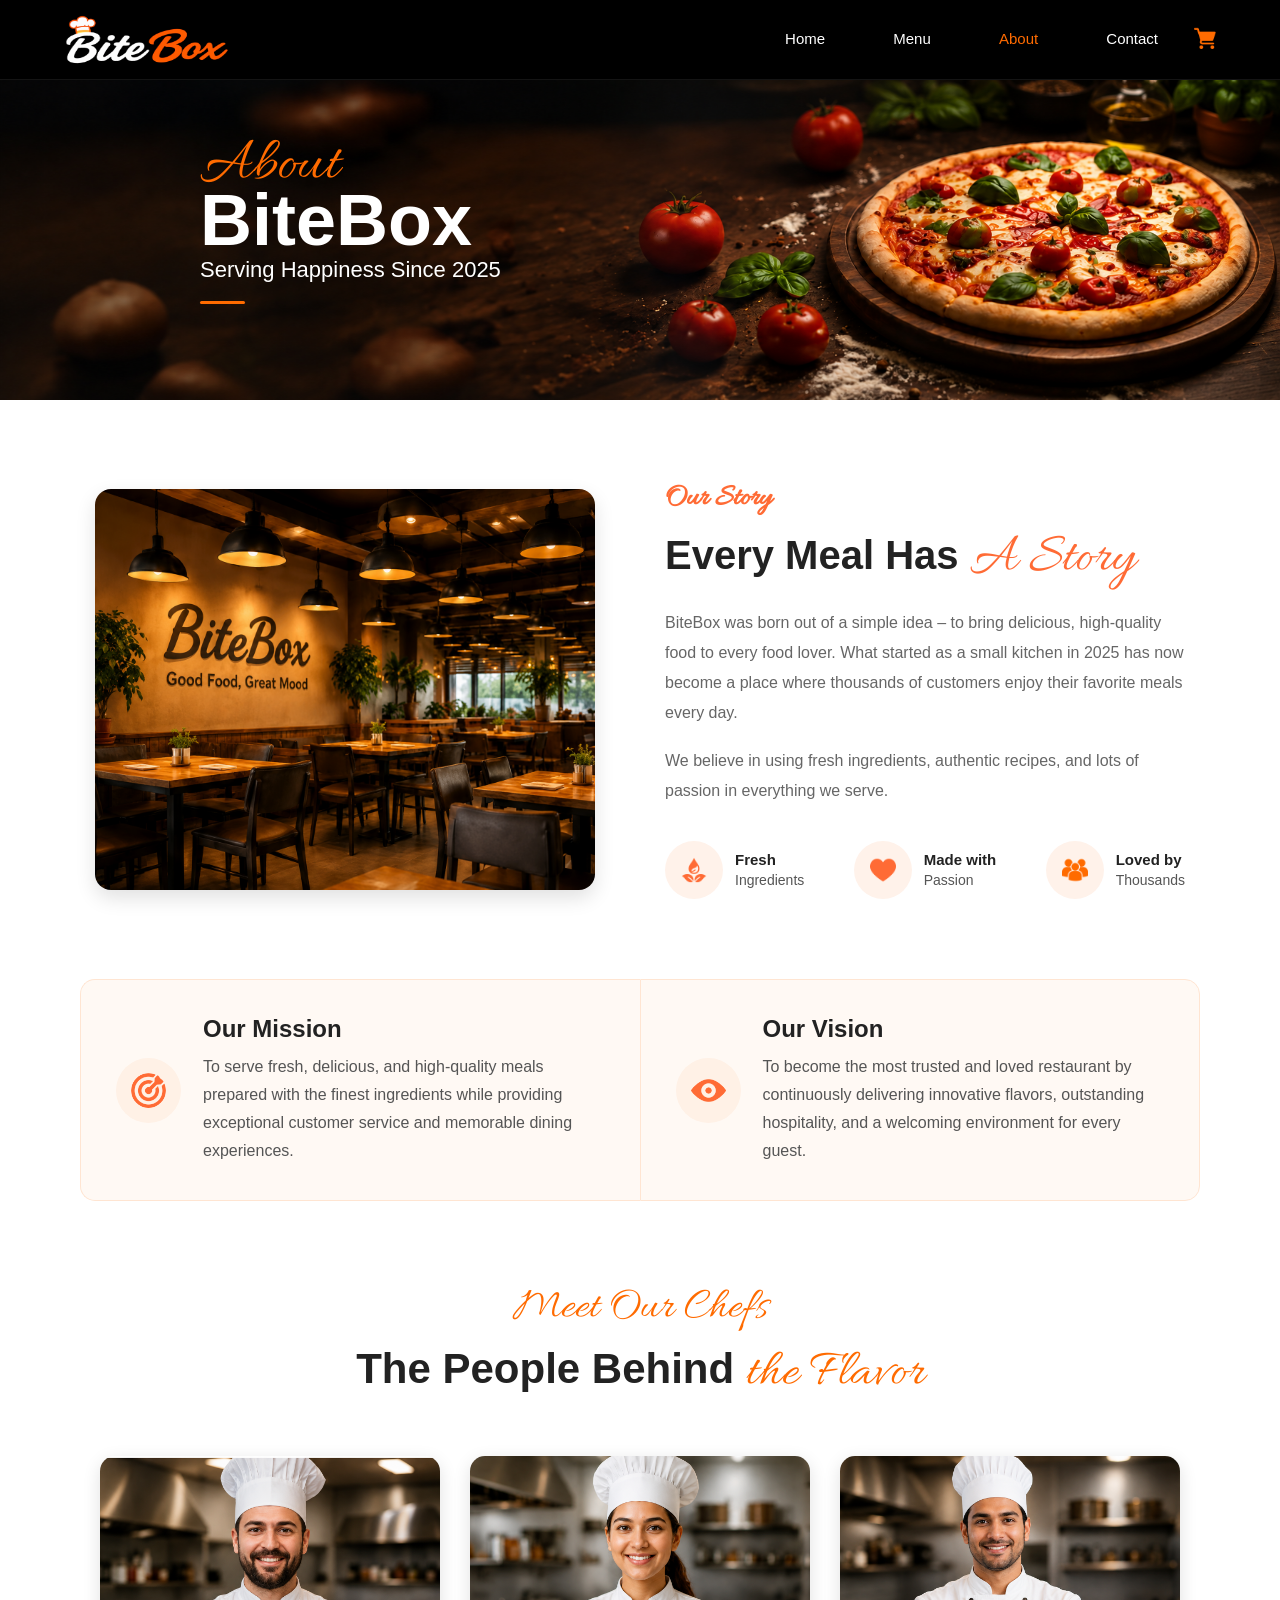
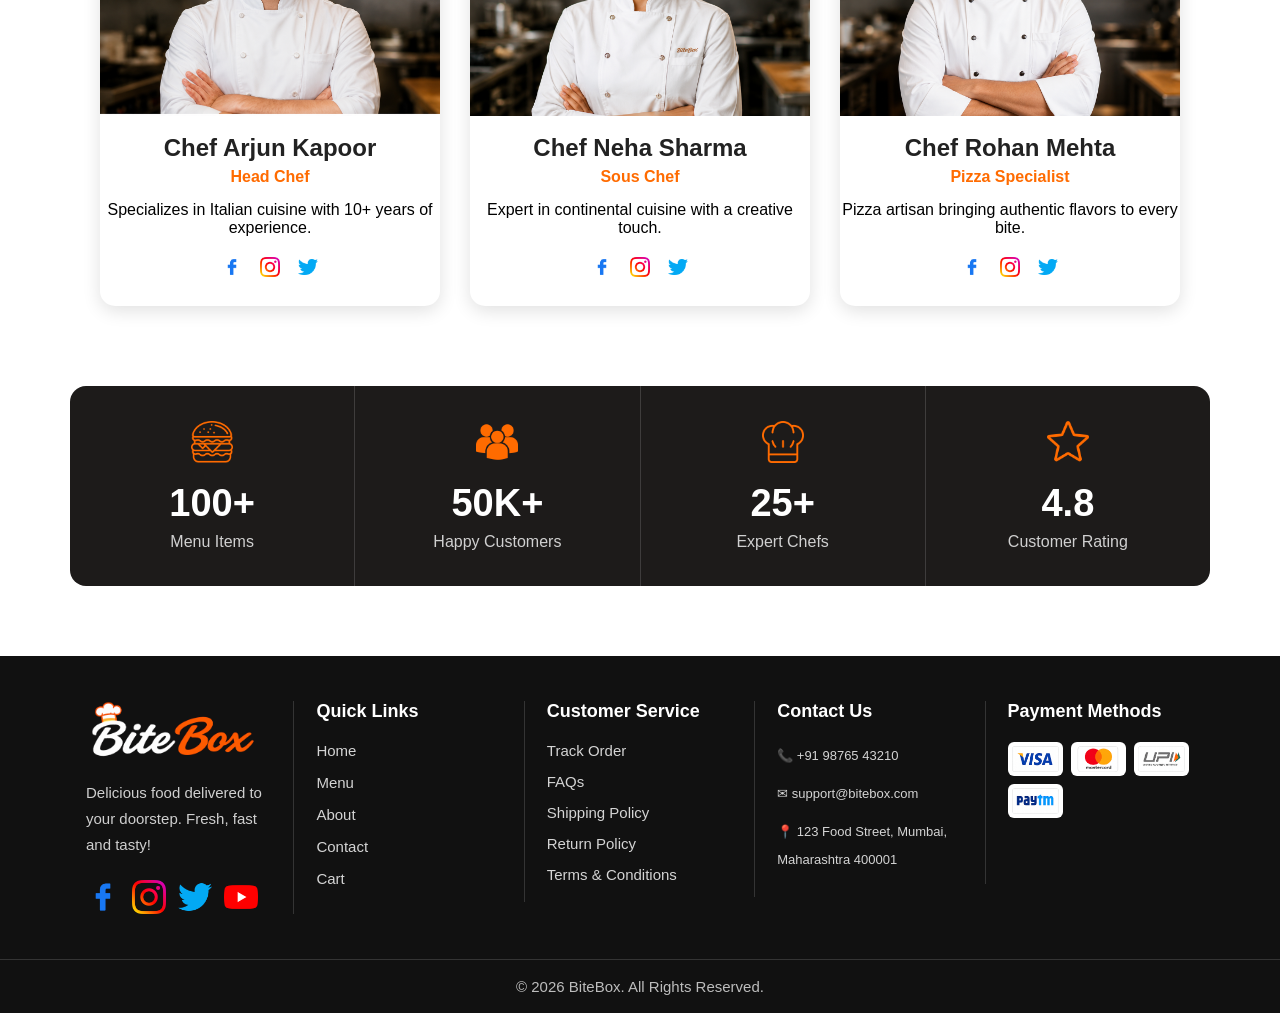
==== commit 0d6b0c98: "Making BiteBox Website Responsive" ====
--- a/about.html
+++ b/about.html
@@ -328,34 +328,40 @@
         </div>
 
     </section>
+   <!-- Footer Logo Section -->
+   <!-- Footer Logo Section -->
     <footer>
-        <!-- footer logo section -->
+        <div class="footer-container">
         <section>
-            <img src="/assets/images/BiteBox-Logo-3.png" alt="BiteBox logo" class="logo">
-            <p>
-                Delicious food delivered to your doorstep.
+            <img src="/assets/images/BiteBox-Logo-3.png" alt="BiteBox Logo" width="180">
+            <p> Delicious food delivered to your doorstep.
                 Fresh, fast and tasty!
             </p>
+
+            <div class="footer-socials">
+
             <a href="#">
-                <img src="/assets/images/facebook.avif" alt="Facebook" height="35" width="35">
+                <img src="/assets/icons/facebook.png" alt="Facebook" width="35" height="35">
             </a>
 
             <a href="#">
-                <img src="/assets/images/instagram.avif" alt="instagram" height="35" width="35">
+                <img src="/assets/icons/instagram.png" alt="Instagram" width="35" height="35">
             </a>
 
             <a href="#">
-                <img src="/assets/images/twitter.jfif" alt="Twitter" height="35" width="35">
+                <img src="/assets/icons/twitter.png" alt="Twitter" width="35" height="35">
             </a>
 
             <a href="#">
-                <img src="/assets/images/youtube.jfif" alt="YouTube" height="35" width="35">
+                <img src="/assets/icons/youtube.png" alt="YouTube" width="35" height="35">
             </a>
+            </div>
         </section>
 
-        <hr>
-
-        <!-- Quick links -->
+        
+
+        <!-- Quick Links -->
+
         <section>
             <h3>Quick Links</h3>
             <ul>
@@ -367,9 +373,9 @@
             </ul>
         </section>
 
-        <hr>
-
-        <!-- customer service -->
+        
+
+        <!-- Customer Service -->
         <section>
             <h3>Customer Service</h3>
             <ul>
@@ -379,30 +385,38 @@
                 <li>Return Policy</li>
                 <li>Terms & Conditions</li>
             </ul>
+
         </section>
 
-        <hr>
-
-        <!-- contact information -->
+        
+
+        <!-- Contact Information -->
+
         <section>
             <h3>Contact Us</h3>
             <p>📞 +91 98765 43210</p>
             <p>✉ support@bitebox.com</p>
-            <p>📍 123 Food Street, Mumbai, Maharashtra 400001 </p>
+            <p> 📍 123 Food Street, Mumbai, Maharashtra 400001 </p>
         </section>
 
-        <hr>
-
-        <!-- payment methods -->
+    
+
+        <!-- Payment Methods -->
+
         <section>
             <h3>Payment Methods</h3>
-            <img src="/assets/images/visa.png" alt="Visa" width="60">
-            <img src="/assets/images/mastercard.jfif" alt="Mastercard" width="60">
-            <img src="/assets/images/upi.png" alt="UPI" width="60">
-            <img src="/assets/images/paytm.png" alt="Paytm" width="60">
+            <div class="payment-icons">
+            <img src="/assets/images/visa.png" alt="Visa" >
+            <img src="/assets/images/mastercard.jfif" alt="MasterCard" >
+            <img src="/assets/images/upi.png" alt="UPI" >
+            <img src="/assets/images/paytm.png" alt="Paytm">
+            </div>
         </section>
-        <hr>
-        <p>© 2026 BiteBox. All Rights Reserved.</p>
+    </div>
+
+    
+        <p> © 2026 BiteBox. All Rights Reserved. </p>
+
     </footer>
 </body>
 
--- a/css/style.css
+++ b/css/style.css
@@ -1,4 +1,4 @@
-*{
+* {
     margin: 0;
     padding: 0;
     box-sizing: border-box;
@@ -6,29 +6,65 @@
 }
 
 /* website header */
-header {
-    background-color: #ffffff;
-    padding: 20px;
-    border-bottom: 2px solid #e5e5e5;
-}
-
-/* logo */
-.logo {
-    width: 170px;
-    height: auto;
-}
-
-nav a {
-    text-decoration: none;
-    color: #333333;
-    font-size: 18px;
-    font-weight: 600;
-    margin: 0 12px;
-}
-
-nav a:hover {
+header{
+    width:100%;
+    height:80px;
+    padding:0 60px;
+    background: black;
+    border-bottom:1px solid rgba(255,255,255,.08);
+    display:flex;
+    justify-content:space-between;
+    align-items:center;
+    position:sticky;
+    top:0;
+    z-index:1000;
+}
+
+
+.logo{
+    width:170px;
+    height:50px;
+}
+header nav{
+    display:flex;
+    align-items:center;
+    gap:28px;
+    
+}
+
+header nav a{
+    display:flex;
+    align-items:center;
+    justify-content:center;
+    height:80px;
+    padding:0 4px;
+    text-decoration:none;
+    color:#ffffff;
+    /* color: black; */
+    font-size:15px;
+    font-weight:500;
+    border-bottom:3px solid transparent;
+}
+
+.cart-icon img{
+    display:block;
+    width:22px;
+    height:22px;
+}
+
+
+.cart-icon:hover img{
+    transform:scale(1.1);
+}
+
+header nav a:hover{
+    color:#ff6b00;
+}
+
+/* Active Navigation Link */
+
+nav a.active {
     color: #ff6b00;
-    text-decoration: underline;
 }
 
 #home-hero {
@@ -110,37 +146,40 @@
 }
 
 #menu-hero h1 {
-    font-family: "Great Vibes" cursive;
+    font-family: "Great Vibes", cursive;
     font-size: 56px;
     line-height: 60px;
     font-weight: 400;
     color: white;
     text-align: center;
-    text-shadow: 2px 2px 8px rgba(0,0,0,0.5);
+    text-shadow: 2px 2px 8px rgba(0, 0, 0, 0.5);
     margin-bottom: 10px;
+
 }
 
 #menu-hero p {
-    color: white;
+     color: white;
     font-size: 20px;
     line-height: 34px;
     width: 700px;
     text-align: center;
     margin: 0 auto 35px;
-}
+
+}
+
 /* Browse Categories Section */
-#categories{
-    background-color:#ffffff;
-    padding:60px 30px;
-    text-align:center;
+#categories {
+    background-color: #ffffff;
+    padding: 60px 30px;
+    text-align: center;
 }
 
 /* Section Heading */
-#categories h2{
-    font-size:42px;
-    font-weight:700;
-    color:#222222;
-    margin-bottom:45px;
+#categories h2 {
+    font-size: 42px;
+    font-weight: 700;
+    color: #222222;
+    margin-bottom: 45px;
 }
 
 #categories h2 {
@@ -152,74 +191,74 @@
     display: inline-block;
 }
 
-#categories h2 span{
-    display:inline-block;
-    width:70px;
-    height:3px;
-    background:#ff3b30;
-    vertical-align:middle;
-    margin:10px 50px;
-    position:relative;
-}
-
-#categories h2 span::before{
-    content:"";
-    width:8px;
-    height:8px;
-    background:#ff3b30;
-    border-radius:50%;
-    position:absolute;
-    top:-2px;
-}
-
-#categories h2 span:first-child::before{
-    right:-12px;
-}
-
-#categories h2 span:last-child::before{
-    left:-12px;
+#categories h2 span {
+    display: inline-block;
+    width: 70px;
+    height: 3px;
+    background: #ff3b30;
+    vertical-align: middle;
+    margin: 10px 50px;
+    position: relative;
+}
+
+#categories h2 span::before {
+    content: "";
+    width: 8px;
+    height: 8px;
+    background: #ff3b30;
+    border-radius: 50%;
+    position: absolute;
+    top: -2px;
+}
+
+#categories h2 span:first-child::before {
+    right: -12px;
+}
+
+#categories h2 span:last-child::before {
+    left: -12px;
 }
 
 /* Categories Container */
-#categories div{
-    display:flex;
-    justify-content:center;
-    align-items:flex-start;
-    flex-wrap:wrap;
-    gap:55px;
+#categories div {
+    display: flex;
+    justify-content: center;
+    align-items: flex-start;
+    flex-wrap: wrap;
+    gap: 55px;
 }
 
 /* Category Item */
-#categories article{
-    text-align:center;
+#categories article {
+    text-align: center;
 }
 
 /* Category Icon */
 
-#categories article img{
-    width:100px;
-    height:90px;
-    padding:10px;
-    background:#ffffff;
-    border:2px solid #f2f2f2;
-    border-radius:50%;
-    object-fit:contain;
-    box-shadow:0 4px 12px rgba(0,0,0,0.12);
-    margin-bottom:15px;
+#categories article img {
+    width: 100px;
+    height: 90px;
+    padding: 10px;
+    background: #ffffff;
+    border: 2px solid #f2f2f2;
+    border-radius: 50%;
+    object-fit: contain;
+    box-shadow: 0 4px 12px rgba(0, 0, 0, 0.12);
+    margin-bottom: 15px;
 }
 
 /* Category Name */
 
-#categories article h3{
-    font-size:20px;
-    font-weight:600;
-    color:#333333;
+#categories article h3 {
+    font-size: 20px;
+    font-weight: 600;
+    color: #333333;
 }
 
 /* Hover Effect */
 
-#categories article img:hover{
-    box-shadow:0 8px 18px rgba(0,0,0,0.18);
+#categories article img:hover {
+    box-shadow: 0 8px 18px rgba(0, 0, 0, 0.18);
 }
 
 #contact-hero {
@@ -277,15 +316,15 @@
     text-align: center;
 }
 
-#about-hero .hero-content{
+#about-hero .hero-content {
 
     width: 400px;
     text-align: left;
 
 }
 
-	
-#about-hero h2{
+
+#about-hero h2 {
     color: #ffffff;
     font-family: "Montserrat", sans-serif;
     font-size: 72px;
@@ -294,24 +333,24 @@
     margin-bottom: 10px;
 }
 
-#about-hero h2 span{
+#about-hero h2 span {
     font-family: "Allura", cursive;
     color: #ff6b00;
     font-size: 62px;
     font-weight: 400;
 }
 
-	
-#about-hero p{
- 
+
+#about-hero p {
+
     color: #ffffff;
     font-size: 22px;
     font-weight: 400;
     margin-bottom: 18px;
 }
 
-	
-#about-hero hr{
+
+#about-hero hr {
     width: 45px;
     height: 3px;
     background-color: #ff6b00;
@@ -329,7 +368,7 @@
     text-align: center;
 }
 
-#cart-hero h1{
+#cart-hero h1 {
     color: #ffffff;
     font-family: "Lobster", cursive;
     font-size: 58px;
@@ -361,7 +400,7 @@
     vertical-align: middle;
 }
 
-#cart-hero p{
+#cart-hero p {
     color: #ffffff;
     font-size: 16px;
     line-height: 30px;
@@ -446,50 +485,50 @@
 }
 
 #popular-dishes h2 {
-    width:100%;
-    text-align:center;
-    font-size:42px;
-    font-weight:700;
-    color:#222222;
-    margin-bottom:22px;
-    position:relative;
+    width: 100%;
+    text-align: center;
+    font-size: 42px;
+    font-weight: 700;
+    color: #222222;
+    margin-bottom: 22px;
+    position: relative;
 }
 
 #popular-dishes h2::after {
-    content:"";
-    display:block;
-    width:70px;
-    height:3px;
-    background-color:#ff6b00;
-    margin:10px auto 0;
+    content: "";
+    display: block;
+    width: 70px;
+    height: 3px;
+    background-color: #ff6b00;
+    margin: 10px auto 0;
 }
 
 /* Dish Card */
 
 #popular-dishes article {
-     width:225px;
-    background-color:#ffffff;
-    border-radius:14px;
-    overflow:hidden;
-    box-shadow:0 3px 12px rgba(0,0,0,0.12);
+    width: 225px;
+    background-color: #ffffff;
+    border-radius: 14px;
+    overflow: hidden;
+    box-shadow: 0 3px 12px rgba(0, 0, 0, 0.12);
 }
 
 /* Dish Image */
 
 #popular-dishes article img {
-    width:100%;
-    height:135px;
-    object-fit:cover;
-    display:block;
+    width: 100%;
+    height: 135px;
+    object-fit: cover;
+    display: block;
 }
 
 /* Dish Name */
 
-#popular-dishes article h3{
-    font-size:18px;
-    font-weight:700;
-    color:#222222;
-    margin:10px 12px 6px;
+#popular-dishes article h3 {
+    font-size: 18px;
+    font-weight: 700;
+    color: #222222;
+    margin: 10px 12px 6px;
 }
 
 #popular-dishes p strong {
@@ -523,16 +562,16 @@
 
 /* price */
 #popular-dishes .price {
-    color:#f44336;
-    font-size:20px;
-    font-weight:700;
-    margin:0;
+    color: #f44336;
+    font-size: 20px;
+    font-weight: 700;
+    margin: 0;
 }
 
 /* hover effect */
 
 #popular-dishes article:hover {
-    box-shadow: 0 8px 22px rgba(0,0,0,0.18);
+    box-shadow: 0 8px 22px rgba(0, 0, 0, 0.18);
 }
 
 /* offer */
@@ -565,7 +604,7 @@
 }
 
 .offer-content h2 span {
-    background: linear-gradient(180deg,#ffffff 0%,#fff9d8 25%,#ffe47a 55%,#ffc107 80%,#ff9800 100%);
+    background: linear-gradient(180deg, #ffffff 0%, #fff9d8 25%, #ffe47a 55%, #ffc107 80%, #ff9800 100%);
     -webkit-background-clip: text;
     -webkit-text-fill-color: transparent;
     background-clip: text;
@@ -574,15 +613,16 @@
 /* offer descprition */
 
 .offer-content p {
-    font-size:18px;
-    color:#ffffff;
-    line-height:1.5;
-    margin-bottom:10px;
+    font-size: 18px;
+    color: #ffffff;
+    line-height: 1.5;
+    margin-bottom: 10px;
 }
 
 .offer-content strong {
-    color:#ffb400;
-}
+    color: #ffb400;
+}
+
 /* button */
 .offer-content a {
     display: inline-block;
@@ -612,699 +652,3211 @@
 }
 
 #reviews h2 {
-    width:100%;
-    text-align:center;
-    font-size:42px;
-    font-weight:700;
-    color:#222222;
-    margin-bottom:30px;
-    position:relative;
+    width: 100%;
+    text-align: center;
+    font-size: 42px;
+    font-weight: 700;
+    color: #222222;
+    margin-bottom: 30px;
+    position: relative;
 }
 
 #reviews h2::after {
-    content:"";
-    display:block;
-    width:70px;
-    height:3px;
-    background:#ff6b00;
-    margin:10px auto 0;
+    content: "";
+    display: block;
+    width: 70px;
+    height: 3px;
+    background: #ff6b00;
+    margin: 10px auto 0;
 }
 
 #reviews article {
-    width:330px;
-    background:#ffffff;
-    padding:22px 20px 18px;
-    border-radius:12px;
-    box-shadow:0 3px 12px rgba(0,0,0,0.12);
-    position:relative;
+    width: 330px;
+    background: #ffffff;
+    padding: 22px 20px 18px;
+    border-radius: 12px;
+    box-shadow: 0 3px 12px rgba(0, 0, 0, 0.12);
+    position: relative;
 }
 
 /* Quote Icon */
 
-#reviews article::before{
-    content:"❝";
-    position:absolute;
-    top:-17px;
-    left:18px;
-    font-size:42px;
-    color:#ff3b30;
-    background:#ffffff;
-    line-height:1;
-    padding:0 4px;
+#reviews article::before {
+    content: "❝";
+    position: absolute;
+    top: -17px;
+    left: 18px;
+    font-size: 42px;
+    color: #ff3b30;
+    background: #ffffff;
+    line-height: 1;
+    padding: 0 4px;
 }
 
 /* Review Text */
 
-#reviews article>p{
-    font-size:15px;
-    color:#444444;
-    line-height:22px;
-    margin:0 0 14px;
+#reviews article>p {
+    font-size: 15px;
+    color: #444444;
+    line-height: 22px;
+    margin: 0 0 14px;
 }
 
 /* Customer Section */
 
-#reviews .customer{
-    display:flex;
-    align-items:center;
+#reviews .customer {
+    display: flex;
+    align-items: center;
 }
 
 /* Customer Image */
 
-#reviews .customer img{
-    width:46px;
-    height:46px;
-    border-radius:50%;
-    object-fit:cover;
-    margin-right:10px;
+#reviews .customer img {
+    width: 46px;
+    height: 46px;
+    border-radius: 50%;
+    object-fit: cover;
+    margin-right: 10px;
 }
 
 /* Customer Name */
 
-#reviews .customer h3{
-    font-size:17px;
-    font-weight:700;
-    color:#222222;
-    margin:0 0 4px;
+#reviews .customer h3 {
+    font-size: 17px;
+    font-weight: 700;
+    color: #222222;
+    margin: 0 0 4px;
 }
 
 /* Rating */
 
-#reviews .customer span{
-    color:#f5b301;
-    font-size:16px;
+#reviews .customer span {
+    color: #f5b301;
+    font-size: 16px;
 }
 
 /* Hover Effect */
 
-#reviews article:hover{
-    box-shadow:0 8px 20px rgba(0,0,0,0.18);
+#reviews article:hover {
+    box-shadow: 0 8px 20px rgba(0, 0, 0, 0.18);
 }
 
 /* Newsletter Section */
 
-#newsletter{
-    width:100%;
-    margin:10px 0 0;
-    padding:10px 65px;
-    background:linear-gradient(to right,#f44336,#e53935,#d32f2f);
+#newsletter {
+    width: 100%;
+    margin: 10px 0 0;
+    padding: 10px 65px;
+    background: linear-gradient(to right, #f44336, #e53935, #d32f2f);
+    display: flex;
+    justify-content: space-between;
+    align-items: center;
+    box-sizing: border-box;
+}
+
+/* Left Content */
+
+.newsletter-content {
+    display: flex;
+    align-items: center;
+    gap: 30px;
+}
+
+/* Mail Icon */
+
+.newsletter-content img {
+    width: 55px;
+    height: 55px;
+    background: #ffffff;
+    border-radius: 50%;
+    padding: 8px;
+}
+
+/* Heading */
+.newsletter-content h2 {
+    font-size: 28px;
+    font-weight: 700;
+    color: #ffffff;
+    margin-bottom: 2px;
+    line-height: 1.1;
+}
+
+/* Description */
+.newsletter-content p {
+    font-size: 15px;
+    color: #ffeaea;
+    line-height: 20px;
+    margin: 0;
+}
+
+/* Newsletter Form */
+.newsletter-form {
+    display: flex;
+    align-items: center;
+}
+
+/* Email Input */
+.newsletter-form input {
+    width: 300px;
+    height: 38px;
+    border: none;
+    outline: none;
+    padding: 0 14px;
+    font-size: 14px;
+    border-radius: 4px 0 0 4px;
+}
+
+/* Subscribe Button */
+.newsletter-form button {
+    height: 38px;
+    padding: 0 24px;
+    border: none;
+    background: #111111;
+    color: #ffffff;
+    font-size: 14px;
+    font-weight: 600;
+    cursor: pointer;
+    border-radius: 0 4px 4px 0;
+}
+
+/* Newsletter Image */
+.newsletter-image img {
+    width: 140px;
+    height: auto;
+    display: block;
+}
+
+/* Hover Effect */
+
+.newsletter-form button:hover {
+    background: #000000;
+}
+
+/* Menu Items Section */
+
+#menu-items {
+    background: #ffffff;
+    padding: 60px 25px;
+    text-align: center;
+}
+
+/* Section Heading */
+
+#menu-items h2 {
+    font-size: 42px;
+    font-weight: 700;
+    color: #222222;
+    margin-bottom: 40px;
+}
+
+#menu-items h2 span {
+    display: inline-block;
+    width: 30px;
+    height: 3px;
+    background: #ff3b30;
+    margin: 0 15px;
+    position: relative;
+    vertical-align: middle;
+}
+
+#menu-items h2 span::before {
+    content: "";
+    width: 8px;
+    height: 8px;
+    background: #ff3b30;
+    border-radius: 50%;
+    position: absolute;
+    top: -2px;
+}
+
+#menu-items h2 span:first-child::before {
+    right: -12px;
+}
+
+#menu-items h2 span:last-child::before {
+    left: -12px;
+}
+
+/* Menu Items Container */
+
+#menu-items>div {
+    display: flex;
+    justify-content: center;
+    flex-wrap: wrap;
+    gap: 18px;
+}
+
+/* Menu Item Card */
+
+#menu-items article {
+    width: 235px;
+    background: #ffffff;
+    border: 1px solid #ececec;
+    border-radius: 10px;
+    overflow: hidden;
+    box-shadow: 0 3px 10px rgba(0, 0, 0, 0.10);
+    text-align: left;
+    position: relative;
+    margin: 10px;
+}
+
+/* Badge */
+
+.tag {
+    position: absolute;
+    top: 8px;
+    left: 8px;
+    background: #e53935;
+    color: #ffffff;
+    padding: 4px 10px;
+    font-size: 11px;
+    font-weight: 600;
+    border-radius: 20px;
+}
+
+.spicy {
+    background: #ff5722;
+}
+
+/* Food Image */
+
+#menu-items article>img {
+    width: 100%;
+    height: 130px;
+    object-fit: cover;
+    display: block;
+}
+
+/* Food Name */
+
+#menu-items article h3 {
+    font-size: 17px;
+    font-weight: 600;
+    color: #333333;
+    margin: 10px;
+}
+
+/* Rating */
+
+.rating {
+    margin: 0 10px 8px;
+    color: #f5b301;
+    font-size: 15px;
+}
+
+.rating small {
+    color: #666666;
+    font-size: 12px;
+}
+
+.price {
+    margin: 0 10px 12px;
+    font-size: 20px;
+    font-weight: 700;
+    color: #333333;
+}
+
+#menu-items article button {
+    width: calc(100% - 20px);
+    margin: 0 10px 12px;
+    padding: 9px 0;
+    background: #ffffff;
+    color: #ff4d4d;
+    border: 1px solid #ff4d4d;
+    border-radius: 6px;
+    cursor: pointer;
+    display: flex;
+    justify-content: center;
+    align-items: center;
+    gap: 8px;
+    font-size: 14px;
+    font-weight: 600;
+}
+
+#menu-items article button img {
+    width: 14px;
+    height: 14px;
+}
+
+#menu-items article:hover {
+    box-shadow: 0 8px 18px rgba(0, 0, 0, 0.18);
+}
+
+/* about section */
+#story {
+    background: #ffffff;
+    padding: 80px 70px;
+}
+
+/* Layout */
+
+#story>article {
+    display: flex;
+    justify-content: center;
+    align-items: center;
+    gap: 70px;
+}
+
+/* Restaurant Image */
+
+#story>article>img {
+    width: 500px;
+    border-radius: 16px;
+    box-shadow: 0 8px 20px rgba(0, 0, 0, .12);
+}
+
+/* Right Content */
+
+.story-content {
+    width: 520px;
+}
+
+/* Small Heading */
+
+.story-content small {
+    color: #ff6b35;
+    font-size: 30px;
+    font-weight: 800;
+    font-family: "Allura", cursive;
+}
+
+/* Main Heading */
+
+.story-content h2 {
+    font-size: 40px;
+    color: #222;
+    line-height: 58px;
+    margin: 8px 0 20px;
+}
+
+.story-content h2 span {
+    color: #ff6b35;
+    font-family: "Allura", cursive;
+    font-size: 56px;
+    font-weight: 400;
+}
+
+/* Paragraph */
+
+.story-content p {
+    color: #666;
+    font-size: 16px;
+    line-height: 30px;
+    margin-bottom: 18px;
+}
+
+/* Feature Section */
+
+.story-features {
+    display: flex;
+    justify-content: space-between;
+    margin-top: 35px;
+}
+
+/* Feature */
+
+.story-features article {
+    display: flex;
+    align-items: center;
+    gap: 12px;
+}
+
+/* Circular Icon */
+.feature-icon {
+    width: 58px;
+    height: 58px;
+    border-radius: 50%;
+    background: #fff2ea;
+    display: flex;
+    justify-content: center;
+    align-items: center;
+}
+
+.feature-icon img {
+    width: 26px;
+    height: 26px;
+}
+
+/* Feature Heading */
+
+.story-features h4 {
+    font-size: 15px;
+    color: #222;
+    margin-bottom: 2px;
+}
+
+/* Feature Text */
+
+.story-features article p {
+    margin: 0;
+    font-size: 14px;
+    color: #555;
+    line-height: 20px;
+}
+
+#mission-vision {
+    background: #ffffff;
+    padding: 0px 80px;
+}
+
+/* Section Heading */
+
+#mission-vision>h2 {
+    text-align: center;
+    font-size: 42px;
+    font-weight: 700;
+    color: #222222;
+    margin-bottom: 50px;
+    position: relative;
+}
+
+#mission-vision>h2::after {
+    content: "";
+    display: block;
+    width: 70px;
+    height: 3px;
+    background: #ff6b00;
+    margin: 12px auto 0;
+}
+
+/* Cards Container */
+
+#mission-vision>div {
+    display: flex;
+    justify-content: center;
+}
+
+/* Card */
+#mission-vision article {
+    flex: 1;
+    display: flex;
+    align-items: center;
+    gap: 22px;
+
+    background: #fff9f4;
+    padding: 35px;
+
+    border: 1px solid #ffe5d2;
+}
+
+#mission-vision article:first-child {
+    border-radius: 15px 0 0 15px;
+    border-right: none;
+}
+
+#mission-vision article:last-child {
+    border-radius: 0 15px 15px 0;
+}
+
+/* Icon */
+#mission-vision article img {
+    width: 65px;
+    height: 65px;
+    background: #fff1e6;
+    border-radius: 50%;
+    padding: 15px;
+    box-sizing: border-box;
+}
+
+/* Card Heading */
+
+#mission-vision article h3 {
+    font-size: 24px;
+    color: #222222;
+    margin-bottom: 10px;
+}
+
+/* Description */
+
+#mission-vision article p {
+    color: #555555;
+    font-size: 16px;
+    line-height: 28px;
+}
+
+#chefs {
+    background: #ffffff;
+    padding: 80px 70px;
+    text-align: center;
+}
+
+/* Small Heading */
+#chefs>small {
+    display: block;
+    font-family: "Allura", cursive;
+    font-size: 44px;
+    color: #ff6b00;
+    margin-bottom: 5px;
+    font-weight: 400;
+}
+
+/* Main Heading */
+
+#chefs>h2 {
+    font-size: 42px;
+    color: #222222;
+    font-weight: 700;
+    margin-bottom: 50px;
+}
+
+#chefs>h2 span {
+    color: #ff6b00;
+    font-family: "Allura", cursive;
+    font-size: 52px;
+    font-weight: 500;
+}
+
+/* Cards Container */
+
+#chefs>div {
+    display: flex;
+    justify-content: center;
+    gap: 30px;
+}
+
+/* Chef Card */
+
+#chefs article {
+    width: 340px;
+    background: #ffffff;
+    border-radius: 15px;
+    overflow: hidden;
+    box-shadow: 0 5px 18px rgba(0, 0, 0, .12);
+    padding-bottom: 25px;
+}
+
+/* Chef Image */
+
+#chefs article>img {
+    width: 100%;
+    height: 260px;
+    object-fit: cover;
+    display: block;
+}
+
+/* Chef Name */
+
+#chefs article h3 {
+    font-size: 24px;
+    color: #222222;
+    margin: 18px 0 6px;
+}
+
+/* Designation */
+#chefs article h4 {
+    font-size: 16px;
+    color: #ff6b00;
+    margin-bottom: 15px;
+}
+
+* Description */ #chefs article p {
+    color: #666666;
+    font-size: 15px;
+    line-height: 24px;
+    padding: 0 25px;
+    margin-bottom: 22px;
+}
+
+/* Social Icons */
+.chef-social {
+    display: flex;
+    justify-content: center;
+    gap: 18px;
+    margin-top: 20px;
+}
+
+/* Icons */
+.chef-social img {
+    width: 20px;
+    height: 20px;
+}
+
+#statistics {
+    background: #ffffff;
+    padding: 0px 70px;
+}
+
+#statistics>h2 {
+    text-align: center;
+    font-size: 42px;
+    font-weight: 700;
+    color: #222222;
+    margin-bottom: 50px;
+    position: relative;
+}
+
+#statistics>h2::after {
+    content: "";
+    display: block;
+    width: 70px;
+    height: 3px;
+    background: #ff6b00;
+    margin: 12px auto 0;
+}
+
+/* Statistics Container */
+
+#statistics>div {
+    display: flex;
+    justify-content: center;
+
+    background: #1d1b1a;
+
+    border-radius: 16px;
+
+    overflow: hidden;
+}
+
+/* Statistic Card */
+
+#statistics article {
+    flex: 1;
+    text-align: center;
+    padding: 35px 20px;
+    border-right: 1px solid rgba(255, 255, 255, .15);
+}
+
+#statistics article:last-child {
+    border-right: none;
+}
+
+/* Icon */
+
+#statistics article img {
+    width: 42px;
+    height: 42px;
+    margin-bottom: 15px;
+}
+
+/* Number */
+
+#statistics article h3 {
+    font-size: 38px;
+    color: #ffffff;
+    font-weight: 700;
+    margin-bottom: 8px;
+}
+
+
+
+/* Text */
+
+#statistics article p {
+    font-size: 16px;
+    color: #d0d0d0;
+    margin: 0;
+}
+
+
+#contact-info {
+    background: #ffffff;
+    padding: 80px 60px;
+}
+
+#contact-info .section-title {
+    text-align: center;
+    margin-bottom: 50px;
+}
+
+/* Small Heading */
+
+#contact-info .section-title h4 {
+    color: #ff6b00;
+    font-size: 24px;
+    font-family: "Allura", cursive;
+    font-weight: 400;
+    margin-bottom: 6px;
+    position: relative;
+    display: inline-block;
+}
+
+#contact-info .section-title h4::before,
+#contact-info .section-title h4::after {
+    content: "";
+    width: 55px;
+    height: 2px;
+    background: #ff6b00;
+    position: absolute;
+    top: 50%;
+}
+
+#contact-info .section-title h4::before {
+    right: 105%;
+}
+
+#contact-info .section-title h4::after {
+    left: 105%;
+}
+
+/* Main Heading */
+#contact-info .section-title h2 {
+    font-size: 44px;
+    font-weight: 700;
+    color: #222222;
+}
+
+/* Cards Container */
+.contact-container {
+    display: flex;
+    justify-content: center;
+    gap: 28px;
+}
+
+/* Contact Card */
+.contact-container article {
+    width: 280px;
+    background: #ffffff;
+    text-align: center;
+    padding: 35px 25px;
+    border-radius: 14px;
+    box-shadow: 0 5px 18px rgba(0, 0, 0, .10);
+    height: 300px;
+}
+
+/* Main Icons */
+
+.contact-container article>img:first-child {
+    width: 70px;
+    height: 70px;
+    background: #fff2e8;
+    padding: 18px;
+    box-sizing: border-box;
+    border-radius: 50%;
+    margin-bottom: 20px;
+}
+
+/* Card Heading */
+
+.contact-container article h3 {
+    font-size: 20px;
+    color: #222222;
+    margin-bottom: 15px;
+}
+
+/* Card Details */
+
+.contact-container article p {
+    font-size: 15px;
+    color: #555555;
+    line-height: 28px;
+    margin: 0;
+}
+
+/* Social Icons */
+
+.contact-container article a {
+    text-decoration: none;
+    margin: 0 5px;
+    display: inline-block;
+}
+
+.contact-container article a img {
+    width: 30px;
+    height: 30px;
+    margin-top: 8px;
+}
+
+/* Card Hover */
+
+.contact-container article:hover {
+    box-shadow: 0 10px 25px rgba(0, 0, 0, .15);
+}
+
+#contact-details {
+    width: 95%;
+    /* margin:60px auto; */
+    margin-top: 60px;
+    margin-left: 30px;
+    background: #fff8f4;
+    padding: 30px;
+    border-radius: 18px;
+    display: flex;
+    justify-content: space-between;
+    align-items: stretch;
+    gap: 35px;
+    box-sizing: border-box;
+}
+
+/*================ Left Column =================*/
+.left-column {
+    width: 40%;
+    display: flex;
+    flex-direction: column;
+}
+
+/* Business Hours Card */
+
+.business-card {
+    /* background:#ffffff; */
+    padding: 22px;
+    border-radius: 14px;
+    /* box-shadow:0 4px 12px rgba(0,0,0,.08); */
+}
+
+/* Heading */
+
+.business-card h2 {
+    font-size: 30px;
+    font-weight: 700;
+    color: #222222;
+    margin-bottom: 10px;
+}
+
+/* Orange Line */
+
+.business-card hr {
+    width: 55px;
+    height: 3px;
+    background: #ff6b00;
+    border: none;
+    margin-bottom: 20px;
+}
+
+/* Content */
+
+.business-content {
+    display: flex;
+    gap: 18px;
+    align-items: flex-start;
+}
+
+/* Clock Icon */
+
+.business-content img {
+    width: 48px;
+    height: 48px;
+    margin-top: 5px;
+}
+
+/* Table */
+
+.business-card table {
+    width: 100%;
+    border-collapse: collapse;
+}
+
+.business-card td {
+    padding: 10px 0;
+    font-size: 14px;
+    color: #555555;
+}
+
+.business-card td:last-child {
+    text-align: right;
+    font-weight: 600;
+    color: #222222;
+}
+
+/*================ Event Card =================*/
+.event-card {
+    margin-top: 15px;
+    background: #fff4ee;
+    border-radius: 14px;
+    padding: 18px;
+    display: flex;
+    align-items: center;
+    gap: 18px;
+    flex: 1;
+    border-style: solid;
+    border-color: white;
+}
+
+.event-card img {
+    width: 58px;
+    height: 58px;
+    background: white;
+    padding: 14px;
+    border-radius: 50%;
+    box-sizing: border-box;
+    flex-shrink: 0;
+}
+
+/* Event Heading */
+
+.event-card h3 {
+    font-size: 22px;
+    color: #222222;
+    margin-bottom: 8px;
+}
+
+/* Event Text */
+
+.event-card p {
+    font-size: 14px;
+    color: #666666;
+    line-height: 22px;
+    margin-bottom: 15px;
+}
+
+/* Button */
+
+.event-card a {
+    display: inline-block;
+    background: #ff6b00;
+    color: #ffffff;
+    text-decoration: none;
+    padding: 10px 24px;
+    border-radius: 30px;
+    font-size: 14px;
+    font-weight: 600;
+}
+
+/*================ Right Column =================*/
+
+.right-column {
+    width: 66%;
+    /* background:#ffffff; */
+    padding: 22px;
+    border-radius: 14px;
+    /* box-shadow:0 4px 12px rgba(0,0,0,.08); */
+}
+
+/* Heading */
+
+.right-column h2 {
+    font-size: 30px;
+    font-weight: 700;
+    color: #222222;
+    margin-bottom: 10px;
+}
+
+/* Orange Line */
+
+.right-column hr {
+    width: 55px;
+    height: 3px;
+    background: #ff6b00;
+    border: none;
+    margin-bottom: 20px;
+}
+
+/*================ Form =================*/
+
+.form-row {
+    display: flex;
+    gap: 20px;
+    margin-bottom: 15px;
+}
+
+.form-row input {
+    width: 50%;
+    height: 50px;
+    padding: 0 14px;
+    border: 1px solid #e5e5e5;
+    border-radius: 5px;
+    font-size: 14px;
+    font-family: Poppins, sans-serif;
+    box-sizing: border-box;
+    outline: none;
+}
+
+textarea {
+    width: 100%;
+    height: 120px;
+    padding: 14px;
+    border: 1px solid #e5e5e5;
+    border-radius: 5px;
+    resize: none;
+    margin-bottom: 15px;
+    font-size: 14px;
+    font-family: Poppins, sans-serif;
+    box-sizing: border-box;
+    outline: none;
+}
+
+/* Focus */
+
+.form-row input:focus,
+textarea:focus {
+    border-color: #ff6b00;
+}
+
+/* Button */
+
+button {
+    width: 100%;
+    height: 42px;
+    background: #ff6b00;
+    color: #ffffff;
+    border: none;
+    border-radius: 5px;
+    font-size: 14px;
+    font-weight: 600;
+    font-family: Poppins, sans-serif;
+    cursor: pointer;
+}
+
+/* Hover Effects */
+.event-card a:hover,
+button:hover {
+    background: #e65c00;
+}
+
+
+#google-map {
+    background: #ffffff;
+    padding: 100px 50px 70px;
+}
+
+#google-map .section-title {
+    text-align: center;
+    margin-bottom: 30px;
+}
+
+#google-map .section-title h4 {
+    color: #ff6b00;
+    font-size: 28px;
+    font-family: "Allura", cursive;
+    font-weight: 400;
+    display: inline-block;
+    position: relative;
+    margin-bottom: 8px;
+}
+
+#google-map .section-title h4::before,
+#google-map .section-title h4::after {
+    content: "";
+    width: 55px;
+    height: 2px;
+    background: #ff6b00;
+    position: absolute;
+    top: 50%;
+}
+
+
+#google-map .section-title h4::before {
+    right: 110%;
+}
+
+#google-map .section-title h4::after {
+    left: 110%;
+}
+
+#google-map .section-title h2 {
+    font-size: 40px;
+    color: #222222;
+    margin-bottom: 12px;
+}
+
+#google-map .section-title p {
+    font-size: 15px;
+    color: #666666;
+    line-height: 24px;
+    max-width: 650px;
+    margin: auto;
+}
+
+#google-map iframe {
+    width: 100%;
+    height: 380px;
+    display: block;
+    border: none;
+    border-radius: 16px;
+    overflow: hidden;
+    box-shadow: 0 8px 20px rgba(0, 0, 0, .12);
+}
+
+#cart-details {
+    width: 92%;
+    margin: 60px auto 30px;
+    display: flex;
+    justify-content: space-between;
+    align-items: flex-start;
+    gap: 30px;
+}
+
+#shopping-cart {
+    width: 65%;
+    background: #ffffff;
+    border: 1px solid #ececec;
+    border-radius: 14px;
+    overflow: hidden;
+}
+
+#shopping-cart table {
+    width: 100%;
+    border-collapse: collapse;
+}
+
+#shopping-cart thead {
+    background: #fff6ef;
+}
+
+#shopping-cart th {
+    padding: 20px 15px;
+    font-size: 18px;
+    font-weight: 600;
+    color: #222;
+    text-align: center;
+}
+
+#shopping-cart th:first-child {
+    width: 40%;
+    text-align: center;
+}
+
+#shopping-cart td:first-child {
+    width: 40%;
+    text-align: left;
+}
+
+#shopping-cart td {
+    padding: 16px;
+    border-top: 1px solid #ececec;
+    vertical-align: middle;
+    text-align: center;
+}
+
+.cart-item {
+    display: flex;
+    align-items: center;
+    gap: 16px;
+}
+
+cart-item img {
+    width: 90px;
+    height: 62px;
+    object-fit: cover;
+    border-radius: 8px;
+}
+
+.cart-item h3 {
+    font-size: 18px;
+    font-weight: 600;
+    color: #222;
+    margin-bottom: 5px;
+}
+
+
+
+.cart-item p {
+    font-size: 14px;
+    color: #666;
+    line-height: 21px;
+}
+
+
+#shopping-cart td:nth-child(2),
+#shopping-cart td:nth-child(4) {
+    font-size: 18px;
+    font-weight: 600;
+    color: #333;
+}
+
+.quantity-box {
+    width: 122px;
+    height: 40px;
+    margin: auto;
+
+    display: flex;
+    align-items: center;
+    justify-content: space-between;
+
+    border: 1px solid #dddddd;
+    border-radius: 8px;
+    overflow: hidden;
+    background: #ffffff;
+}
+
+.quantity-box button {
+    width: 38px;
+    height: 40px;
+
+    border: none;
+    background: #ffffff;
+
+    font-size: 22px;
+    font-weight: 600;
+    color: #444;
+
+    cursor: pointer;
+}
+
+.quantity-box button:first-child {
+    border-right: 1px solid #e5e5e5;
+}
+
+.quantity-box button:last-child {
+    border-left: 1px solid #e5e5e5;
+}
+
+.quantity-box span {
+    width: 46px;
+    text-align: center;
+    font-size: 18px;
+    font-weight: 600;
+}
+
+#shopping-cart td:last-child img {
+    width: 22px;
+    height: 22px;
+    cursor: pointer;
+}
+
+#shopping-cart tbody tr:hover {
+    background: #fffdfb;
+}
+
+#order-summary {
+    width: 35%;
+    background: #ffffff;
+    border: 1px solid #ececec;
+    border-radius: 14px;
+    padding: 24px;
+    box-shadow:0 5px 18px rgba(0,0,0,.08);
+    height: 385px;
+}
+
+#order-summary h2 {
+    font-size: 20px;
+    margin-bottom: 25px;
+    color: #222;
+}
+
+#order-summary p {
+    display: flex;
+    justify-content: space-between;
+    align-items: center;
+    margin-bottom: 16px;
+    font-size: 16px;
+    color: #444;
+}
+
+#order-summary hr {
+    margin: 22px 0;
+    border: none;
+    border-top: 1px dashed #ddd;
+}
+
+#order-summary h3 {
+    display: flex;
+    justify-content: space-between;
+    align-items: center;
+    font-size: 18px;
+    margin-bottom: 25px;
+}
+
+#order-summary h3 span:last-child {
+    color: #ff6600;
+    font-size: 20px;
+}
+
+#order-summary button {
+    width: 100%;
+    height: 54px;
+
+    display: flex;
+    justify-content: center;
+    align-items: center;
+
+    border: none;
+    border-radius: 8px;
+
+    background: #ff6b00;
+    color: #ffffff;
+
+    font-size: 18px;
+    font-weight: 600;
+    font-family: 'Poppins', sans-serif;
+
+    cursor: pointer;
+}
+
+#order-summary button:hover {
+    background: darkred;
+
+}
+
+#order-summary p:last-child {
+    justify-content: center;
+    gap: 8px;
+    margin-top: 16px;
+    font-size: 14px;
+    color: #777;
+}
+
+#cart-actions {
+    width: 92%;
+    margin: 25px auto 60px;
+    display: flex;
+    justify-content: flex-start;
+    align-items: center;
+    gap: 250px;
+}
+
+#cart-actions a,
+#cart-actions button {
+    width: 220px;
+    height: 56px;
+
+    display: flex;
+    justify-content: center;
+    align-items: center;
+    gap: 10px;
+
+    border-radius: 8px;
+    font-size: 18px;
+    font-weight: 500;
+}
+
+#cart-actions a img,
+#cart-actions button img {
+    width: 20px;
+    height: 20px;
+    object-fit: contain;
+    flex-shrink: 0;
+}
+
+#cart-actions a {
+    width: 260px;
+    height: 56px;
+    display: flex;
+    justify-content: center;
+    align-items: center;
+    gap: 10px;
+    padding: 0 20px;
+    background: #ffffff;
+    border: 1px solid #dddddd;
+    border-radius: 8px;
+    text-decoration: none;
+    color: #333333;
+    font-size: 18px;
+    font-weight: 500;
+    white-space: nowrap;
+}
+
+#cart-actions a:hover {
+    background: #fafafa;
+}
+
+#cart-actions button {
+    display: flex;
+    align-items: center;
+    justify-content: center;
+    gap: 10px;
+    padding: 14px 22px;
+    background: #fff5f5;
+    color: #ff4d4d;
+    border: 1px solid #ffd5d5;
+    border-radius: 8px;
+    font-size: 18px;
+    font-weight: 500;
+    cursor: pointer;
+    transition: .3s;
+}
+
+#cart-actions button:hover {
+    background: #ffeaea;
+}
+
+/*=========================================  Footer Section=========================================*/
+
+footer{
+    background:#111111;
+    color:#ffffff;
+    margin-top:70px;
+}
+
+/* Main Footer Layout */
+
+.footer-container{
+    width:90%;
+    margin:auto;
+    padding:45px 0;
     display:flex;
     justify-content:space-between;
-    align-items:center;
-    box-sizing:border-box;
-}
-
-/* Left Content */
-
-.newsletter-content{
-    display:flex;
-    align-items:center;
-    gap:30px;
-}
-
-/* Mail Icon */
-
-.newsletter-content img{
-    width:55px;
-    height:55px;
-    background:#ffffff;
-    border-radius:50%;
-    padding:8px;
-}
-
-/* Heading */
-.newsletter-content h2{
-    font-size:28px;
-    font-weight:700;
-    color:#ffffff;
-    margin-bottom:2px;
-    line-height:1.1;
-}
-
-/* Description */
-.newsletter-content p{
+    align-items:flex-start;
+}
+
+/* Footer Columns */
+
+.footer-container section{
+    width:20%;
+    padding:0 22px;
+    border-right:1px solid rgba(255,255,255,.15);
+}
+
+.footer-container section:last-child{
+    border-right:none;
+}
+
+
+
+.footer-container section:first-child > img{
+    width:170px;
+    height:auto;
+    margin-bottom:18px;
+}
+
+.footer-container section:first-child p{
+    color:#cfcfcf;
     font-size:15px;
-    color:#ffeaea;
-    line-height:20px;
-    margin:0;
-}
-
-/* Newsletter Form */
-.newsletter-form{
-    display:flex;
-    align-items:center;
-}
-
-/* Email Input */
-.newsletter-form input{
-    width:300px;
-    height:38px;
-    border:none;
-    outline:none;
-    padding:0 14px;
-    font-size:14px;
-    border-radius:4px 0 0 4px;
-}
-
-/* Subscribe Button */
-.newsletter-form button{
-    height:38px;
-    padding:0 24px;
-    border:none;
-    background:#111111;
-    color:#ffffff;
-    font-size:14px;
-    font-weight:600;
-    cursor:pointer;
-    border-radius:0 4px 4px 0;
-}
-
-/* Newsletter Image */
-.newsletter-image img{
-    width:140px;
-    height:auto;
-    display:block;
-}
-
-/* Hover Effect */
-
-.newsletter-form button:hover{
-    background:#000000;
-}
-/* Menu Items Section */
-
-#menu-items{
-    background:#ffffff;
-    padding:60px 25px;
-    text-align:center;
-}
-
-/* Section Heading */
-
-#menu-items h2{
-    font-size:42px;
-    font-weight:700;
-    color:#222222;
-    margin-bottom:40px;
-}
-
-#menu-items h2 span{
-    display:inline-block;
-    width:30px;
-    height:3px;
-    background:#ff3b30;
-    margin:0 15px;
-    position:relative;
-    vertical-align:middle;
-}
-
-#menu-items h2 span::before{
-    content:"";
-    width:8px;
-    height:8px;
-    background:#ff3b30;
-    border-radius:50%;
-    position:absolute;
-    top:-2px;
-}
-
-#menu-items h2 span:first-child::before{
-    right:-12px;
-}
-
-#menu-items h2 span:last-child::before{
-    left:-12px;
-}
-
-/* Menu Items Container */
-
-#menu-items > div{
-    display:flex;
-    justify-content:center;
-    flex-wrap:wrap;
-    gap:18px;
-}
-
-/* Menu Item Card */
-
-#menu-items article{
-    width:235px;
-    background:#ffffff;
-    border:1px solid #ececec;
-    border-radius:10px;
-    overflow:hidden;
-    box-shadow:0 3px 10px rgba(0,0,0,0.10);
-    text-align:left;
-    position:relative;
-    margin: 10px;
-}
-
-/* Badge */
-
-.tag{
-    position:absolute;
-    top:8px;
-    left:8px;
-    background:#e53935;
-    color:#ffffff;
-    padding:4px 10px;
-    font-size:11px;
-    font-weight:600;
-    border-radius:20px;
-}
-
-.spicy{
-    background:#ff5722;
-}
-
-/* Food Image */
-
-#menu-items article>img{
-    width:100%;
-    height:130px;
-    object-fit:cover;
-    display:block;
-}
-
-/* Food Name */
-
-#menu-items article h3{
-    font-size:17px;
-    font-weight:600;
-    color:#333333;
-    margin:10px;
-}
-
-/* Rating */
-
-.rating{
-    margin:0 10px 8px;
-    color:#f5b301;
-    font-size:15px;
-}
-
-.rating small{
-    color:#666666;
-    font-size:12px;
-}
-
-.price{
-    margin:0 10px 12px;
-    font-size:20px;
-    font-weight:700;
-    color:#333333;
-}
-
-#menu-items article button{
-    width:calc(100% - 20px);
-    margin:0 10px 12px;
-    padding:9px 0;
-    background:#ffffff;
-    color:#ff4d4d;
-    border:1px solid #ff4d4d;
-    border-radius:6px;
-    cursor:pointer;
-    display:flex;
-    justify-content:center;
-    align-items:center;
-    gap:8px;
-    font-size:14px;
-    font-weight:600;
-}
-
-#menu-items article button img{
-    width:14px;
-    height:14px;
-}
-
-#menu-items article:hover{
-    box-shadow:0 8px 18px rgba(0,0,0,0.18);
-}
-/* about section */
-#story{
-    background:#ffffff;
-    padding:80px 70px;
-}
-
-/* Layout */
-
-#story>article{
-    display:flex;
-    justify-content:center;
-    align-items:center;
-    gap:70px;
-}
-
-/* Restaurant Image */
-
-#story>article>img{
-    width:500px;
-    border-radius:16px;
-    box-shadow:0 8px 20px rgba(0,0,0,.12);
-}
-
-/* Right Content */
-
-.story-content{
-    width:520px;
-}
-
-/* Small Heading */
-
-.story-content small{
-    color:#ff6b35;
-    font-size:30px;
-    font-weight:800;
-    font-family:"Allura",cursive;
-}
-
-/* Main Heading */
-
-.story-content h2{
-    font-size:40px;
-    color:#222;
-    line-height:58px;
-    margin:8px 0 20px;
-}
-
-.story-content h2 span{
-    color:#ff6b35;
-    font-family:"Allura",cursive;
-    font-size:56px;
-    font-weight:400;
-}
-
-/* Paragraph */
-
-.story-content p{
-    color:#666;
-    font-size:16px;
-    line-height:30px;
-    margin-bottom:18px;
-}
-
-/* Feature Section */
-
-.story-features{
-    display:flex;
-    justify-content:space-between;
-    margin-top:35px;
-}
-
-/* Feature */
-
-.story-features article{
+    line-height:26px;
+    margin-bottom:22px;
+}
+
+
+
+.footer-socials{
     display:flex;
     align-items:center;
     gap:12px;
 }
 
-/* Circular Icon */
-.feature-icon{
-    width:58px;
-    height:58px;
-   border-radius:50%;
-    background:#fff2ea;
+.footer-socials a{
     display:flex;
-    justify-content:center;
-    align-items:center;
-}
-
-.feature-icon img{
-    width:26px;
-    height:26px;
-}
-
-/* Feature Heading */
-
-.story-features h4{
+}
+
+.footer-socials img{
+    width:34px;
+    height:34px;
+    transition:.3s;
+}
+
+
+
+
+.footer-container h3{
+    font-size:18px;
+    font-weight:600;
+    color:#ffffff;
+    margin-bottom:20px;
+}
+
+
+.footer-container ul{
+    list-style:none;
+}
+
+.footer-container ul li{
+    margin-bottom:14px;
+}
+
+.footer-container ul li a{
+    color:#d4d4d4;
+    text-decoration:none;
     font-size:15px;
-    color:#222;
-    margin-bottom:2px;
-}
-
-/* Feature Text */
-
-.story-features article p{
-    margin:0;
-    font-size:14px;
-    color:#555;
-    line-height:20px;
-}
-
-#mission-vision{
+    transition:.3s;
+}
+
+.footer-container ul li a:hover{
+    color:#ff6b00;
+}
+
+/* Customer Service */
+
+.footer-container section:nth-child(3) li{
+    color:#d4d4d4;
+    font-size:15px;
+    cursor:pointer;
+    transition:.3s;
+}
+
+.footer-container section:nth-child(3) li:hover{
+    color:#ff6b00;
+}
+
+
+
+.footer-container section:nth-child(4) p{
+    color:#d4d4d4;
+    font-size:13px;
+    line-height:28px;
+    margin-bottom:10px;
+}
+
+
+
+.payment-icons{
+    display:flex;
+    gap:8px;
+    flex-wrap:wrap;
+}
+
+.payment-icons img{
+    width:55px;
+    height:auto;
     background:#ffffff;
-    padding:0px 80px;
-}
-
-/* Section Heading */
-
-#mission-vision>h2{
+    padding:4px;
+    border-radius:6px;
+}
+
+
+footer > p{
+    border-top:1px solid rgba(255,255,255,.15);
     text-align:center;
-    font-size:42px;
-    font-weight:700;
-    color:#222222;
-    margin-bottom:50px;
-    position:relative;
-}
-
-#mission-vision>h2::after{
-    content:"";
-    display:block;
-    width:70px;
-    height:3px;
-    background:#ff6b00;
-    margin:12px auto 0;
-}
-
-/* Cards Container */
-
-#mission-vision>div{
-    display:flex;
-    justify-content:center;
-}
-
-/* Card */
-#mission-vision article{
-    flex:1;
-    display:flex;
-    align-items:center;
-    gap:22px;
-
-    background:#fff9f4;
-    padding:35px;
-
-    border:1px solid #ffe5d2;
-}
-
-#mission-vision article:first-child{
-    border-radius:15px 0 0 15px;
-    border-right:none;
-}
-
-#mission-vision article:last-child{
-    border-radius:0 15px 15px 0;
-}
-
-/* Icon */
-#mission-vision article img{
-    width:65px;
-    height:65px;
-    background:#fff1e6;
-    border-radius:50%;
-    padding:15px;
-    box-sizing:border-box;
-}
-
-/* Card Heading */
-
-#mission-vision article h3{
-    font-size:24px;
-    color:#222222;
-    margin-bottom:10px;
-}
-
-/* Description */
-
-#mission-vision article p{
-    color:#555555;
-    font-size:16px;
-    line-height:28px;
-}
-
-#chefs{
-    background:#ffffff;
-    padding:80px 70px;
-    text-align:center;
-}
-
-/* Small Heading */
-#chefs>small{
-    display:block;
-    font-family:"Allura",cursive;
-    font-size:44px;
-    color:#ff6b00;
-    margin-bottom:5px;
-    font-weight: 400;
-}
-
-/* Main Heading */
-
-#chefs>h2{
-    font-size:42px;
-    color:#222222;
-    font-weight:700;
-    margin-bottom:50px;
-}
-
-#chefs>h2 span{
-    color:#ff6b00;
-    font-family:"Allura",cursive;
-    font-size:52px;
-    font-weight:500;
-}
-
-/* Cards Container */
-
-#chefs>div{
-    display:flex;
-    justify-content:center;
-    gap:30px;
-}
-
-/* Chef Card */
-
-#chefs article{
-    width:340px;
-    background:#ffffff;
-    border-radius:15px;
-    overflow:hidden;
-    box-shadow:0 5px 18px rgba(0,0,0,.12);
-    padding-bottom:25px;
-}
-
-/* Chef Image */
-
-#chefs article>img{
-    width:100%;
-    height:260px;
-    object-fit:cover;
-    display:block;
-}
-
-/* Chef Name */
-
-#chefs article h3{
-    font-size:24px;
-    color:#222222;
-    margin:18px 0 6px;
-}
-
-/* Designation */
-#chefs article h4{
-    font-size:16px;
-    color:#ff6b00;
-    margin-bottom:15px;
-}
-
-* Description */
-#chefs article p{
-    color:#666666;
+    color:#bdbdbd;
+    padding:18px 0;
     font-size:15px;
-    line-height:24px;
-    padding:0 25px;
-    margin-bottom:22px;
-}
-
-/* Social Icons */
-.chef-social{
-    display:flex;
-    justify-content:center;
-    gap:18px;
-    margin-top: 20px;
-}
-
-/* Icons */
-.chef-social img{
-    width:20px;
-    height:20px;
-}
-
-#statistics{
-    background:#ffffff;
-    padding:0px 70px;
-}
-
-#statistics>h2{
-    text-align:center;
-    font-size:42px;
-    font-weight:700;
-    color:#222222;
-    margin-bottom:50px;
-    position:relative;
-}
-#statistics>h2::after{
-    content:"";
-    display:block;
-    width:70px;
-    height:3px;
-    background:#ff6b00;
-    margin:12px auto 0;
-}
-
-/* Statistics Container */
-
-#statistics>div{
-    display:flex;
-    justify-content:center;
-
-    background:#1d1b1a;
-
-    border-radius:16px;
-
-    overflow:hidden;
-}
-
-/* Statistic Card */
-
-#statistics article{
-    flex:1;
-    text-align:center;
-    padding:35px 20px;
-    border-right:1px solid rgba(255,255,255,.15);
-}
-
-#statistics article:last-child{
-    border-right:none;
-}
-/* Icon */
-
-#statistics article img{
-    width:42px;
-    height:42px;
-    margin-bottom:15px;
-}
-
-/* Number */
-
-#statistics article h3{
-    font-size:38px;
-    color:#ffffff;
-    font-weight:700;
-    margin-bottom:8px;
-}
-
-
-
-/* Text */
-
-#statistics article p{
-    font-size:16px;
-    color:#d0d0d0;
-    margin:0;
-}
-
-
-
-
- +}
+
+
+/* ===================================== Mobile Responsive =====================================*/
+/*=================== Responsive Header =====================*/
+
+@media (max-width:767px) {
+
+    header {
+
+        height: auto;
+
+        padding: 20px;
+
+        flex-direction: column;
+
+        justify-content: center;
+
+        align-items: center;
+
+        gap: 18px;
+    }
+
+    .logo {
+        width: 140px;
+    }
+
+    header nav {
+
+        display: flex;
+
+        justify-content: center;
+
+        align-items: center;
+
+        flex-wrap: wrap;
+
+        gap: 12px;
+    }
+
+    header nav a {
+
+        height: auto;
+
+        padding: 5px 0;
+
+        font-size: 14px;
+    }
+
+    header nav a img {
+
+        width: 18px;
+
+        height: 18px;
+    }
+
+    /*=================== Responsive Home page =====================*/
+
+
+    #home-hero {
+
+        position: relative;
+        overflow: hidden;
+
+        height: auto;
+        padding: 90px 25px 70px;
+
+        display: flex;
+        flex-direction: column;
+        justify-content: center;
+        align-items: center;
+        text-align: center;
+
+        background: none;
+    }
+
+    /* Blurred Background Image */
+    #home-hero::before {
+
+        content: "";
+
+        position: absolute;
+        inset: 0;
+
+        background: url("../assets/images/home-hero.png") center center/cover no-repeat;
+
+        filter: blur(6px);
+
+        transform: scale(1.08);
+
+        z-index: -2;
+    }
+
+    /* Dark Overlay */
+    #home-hero::after {
+
+        content: "";
+
+        position: absolute;
+        inset: 0;
+
+        background: rgba(0, 0, 0, 0.55);
+
+        z-index: -1;
+    }
+
+    #home-hero h1 {
+
+        width: 100%;
+        font-size: 34px;
+        line-height: 42px;
+        margin-bottom: 20px;
+    }
+
+    #home-hero p {
+
+        width: 100%;
+        font-size: 16px;
+        line-height: 26px;
+        margin-bottom: 30px;
+    }
+
+    .hero-buttons {
+
+        flex-direction: column;
+        gap: 15px;
+        width: 100%;
+        align-items: center;
+    }
+
+    .hero-buttons a {
+
+        width: 100%;
+        max-width: 320px;
+    }
+
+    /*==========================================
+        Features Section - Mobile
+===========================================*/
+
+    #features {
+
+        padding: 55px 25px;
+
+        display: flex;
+
+        flex-direction: column;
+
+        gap: 35px;
+
+    }
+
+    #features h2 {
+
+        font-size: 40px;
+
+        margin-bottom: 15px;
+
+    }
+
+    #features article {
+
+        width: 100%;
+
+        padding: 0;
+
+        border: none;
+
+        display: flex;
+
+        align-items: flex-start;
+
+    }
+
+    #features article img {
+
+        width: 55px;
+
+        height: 55px;
+
+        margin-right: 18px;
+
+    }
+
+    #features article h3 {
+
+        font-size: 22px;
+
+        margin-bottom: 8px;
+
+    }
+
+    #features article p {
+
+        font-size: 16px;
+
+        line-height: 26px;
+
+    }
+
+
+    /*==========================================
+      Popular Dishes - Mobile
+===========================================*/
+
+    #popular-dishes {
+
+        padding: 50px 25px;
+
+        gap: 30px;
+
+    }
+
+    #popular-dishes h2 {
+
+        font-size: 34px;
+
+        margin-bottom: 25px;
+
+    }
+
+    #popular-dishes article {
+
+        width: 100%;
+
+        max-width: 340px;
+
+    }
+
+    #popular-dishes article img {
+
+        height: 190px;
+
+    }
+
+    #popular-dishes article h3 {
+
+        font-size: 20px;
+
+    }
+
+    #popular-dishes .price {
+
+        font-size: 22px;
+
+    }
+
+
+
+    /* Offer Section */
+
+
+    /*==========================================
+      Today's Offer - Mobile
+===========================================*/
+
+    #offer {
+        width: 92%;
+        min-height: 380px;
+        padding: 45px 25px;
+        display: flex;
+        justify-content: center;
+        align-items: center;
+        text-align: center;
+        border-radius: 18px;
+        background: linear-gradient(135deg,
+                #000000 0%,
+                #111111 35%,
+                #1a1a1a 70%,
+                #242424 100%);
+
+    }
+
+    .offer-content {
+        width: 100%;
+    }
+
+    .offer-content h2 {
+        font-size: 34px;
+        line-height: 42px;
+        margin-bottom: 20px;
+    }
+
+    .offer-content p {
+        font-size: 20px;
+        line-height: 32px;
+        margin-bottom: 16px;
+    }
+
+    .offer-content a {
+        width: 240px;
+        height: 55px;
+        display: flex;
+        justify-content: center;
+        align-items: center;
+        margin: 28px auto 0;
+        font-size: 18px;
+    }
+
+    /*==========================================
+        Newsletter - Mobile
+===========================================*/
+
+    #newsletter {
+
+        flex-direction: column;
+
+        align-items: center;
+
+        justify-content: center;
+
+        text-align: center;
+
+        padding: 30px 25px;
+
+        min-height: 240px;
+
+        gap: 20px;
+
+    }
+
+    .newsletter-content {
+
+        flex-direction: column;
+
+        align-items: center;
+
+        gap: 12px;
+
+    }
+
+    .newsletter-content img {
+
+        width: 55px;
+
+        height: 55px;
+
+    }
+
+    .newsletter-content h2 {
+
+        font-size: 30px;
+
+    }
+
+    .newsletter-content p {
+
+        font-size: 16px;
+
+        line-height: 26px;
+
+    }
+
+    .newsletter-form {
+
+        width: 100%;
+
+        display: flex;
+
+        flex-direction: column;
+
+        align-items: center;
+
+        gap: 15px;
+
+    }
+
+    .newsletter-form input {
+
+        width: 100%;
+
+        max-width: 320px;
+
+    }
+
+    .newsletter-form button {
+
+        width: 100%;
+
+        max-width: 320px;
+
+    }
+
+    .newsletter-image {
+
+        display: none;
+
+    }
+
+    /*==========================================
+        Menu Hero - Mobile
+===========================================*/
+
+    #menu-hero {
+
+        height: 320px;
+
+        padding: 40px 25px;
+
+        background-size: cover;
+
+        background-position: center;
+
+        display: flex;
+
+        flex-direction: column;
+
+        justify-content: center;
+
+        align-items: center;
+
+        text-align: center;
+
+    }
+
+    #menu-hero h1 {
+
+        font-size: 38px;
+
+        line-height: 48px;
+
+        margin-bottom: 18px;
+
+    }
+
+    #menu-hero p {
+
+        width: 100%;
+
+        font-size: 18px;
+
+        line-height: 30px;
+
+    }
+
+    #menu-hero p br {
+
+        display: none;
+
+    }
+
+
+    /*==========================================
+        browse categories
+===========================================*/
+
+    #browse-category {
+        padding: 60px 20px;
+    }
+
+    #browse-category div {
+        display: flex;
+        flex-wrap: wrap;
+        justify-content: center;
+        gap: 20px;
+    }
+
+    #browse-category article {
+        width: 140px;
+        text-align: center;
+    }
+
+    #browse-category article img {
+        width: 80px;
+        height: 80px;
+    }
+
+    #browse-category article h3 {
+        font-size: 18px;
+        margin-top: 10px;
+    }
+
+    #categories h2 span {
+        display: none;
+    }
+
+    /*==========================================
+        About Hero
+===========================================*/
+
+
+    #about-hero {
+        position: relative;
+        display: flex;
+        justify-content: center;
+        align-items: center;
+        height: 320px;
+        padding: 30px 20px;
+        overflow: hidden;
+        background-image: url("../assets/images/about-hero.png");
+        background-size: cover;
+        background-position: center right;
+
+    }
+
+    #about-hero::before {
+        content: "";
+        position: absolute;
+        inset: -10px;
+        background: inherit;
+        background-size: cover;
+        background-position: center right;
+        filter: blur(4px);
+        transform: scale(1.08);
+        z-index: 0;
+
+    }
+
+    #about-hero::after {
+        content: "";
+        position: absolute;
+        inset: 0;
+        background: rgba(0, 0, 0, .58);
+        z-index: 1;
+    }
+
+
+
+    #about-hero .hero-content {
+        position: relative;
+        z-index: 2;
+        width: 100%;
+        text-align: center;
+
+    }
+
+    #about-hero h2 {
+        font-size: 56px;
+        line-height: 48px;
+        margin-bottom: 15px;
+    }
+
+    #about-hero h2 span {
+        font-size: 48px;
+    }
+
+    #about-hero p {
+        font-size: 18px;
+        margin-bottom: 18px;
+    }
+
+    #about-hero hr {
+        margin: 0 auto;
+        width: 50px;
+    }
+
+
+
+    /*==========================================
+        our story section
+===========================================*/
+    #story {
+        padding: 60px 20px;
+    }
+
+    #story>article {
+        display: block;
+        text-align: center;
+    }
+
+    #story>article>img {
+        display: none;
+    }
+
+    .story-content {
+        width: 100%;
+    }
+
+    .story-content small {
+        font-size: 35px;
+    }
+
+    .story-content h2 {
+        font-size: 34px;
+        line-height: 44px;
+        margin-bottom: 20px;
+    }
+
+    .story-content h2 span {
+        display: inline-block;
+    }
+
+    .story-content p {
+        font-size: 16px;
+        line-height: 28px;
+        margin-bottom: 18px;
+    }
+
+    .story-features {
+        display: flex;
+        flex-direction: column;
+        gap: 20px;
+        margin-top: 30px;
+    }
+
+    .story-features article {
+        justify-content: center;
+        text-align: left;
+    }
+
+
+
+    /*==========================================
+        Vision and mission section
+===========================================*/
+
+    #mission-vision {
+        padding: 60px 20px;
+    }
+
+    #mission-vision>div {
+        display: flex;
+        flex-direction: column;
+        gap: 20px;
+    }
+
+    #mission-vision article {
+        display: flex;
+        flex-direction: column;
+        align-items: center;
+        text-align: center;
+        padding: 35px 25px;
+        border-radius: 20px;
+        margin: 0;
+    }
+
+    #mission-vision article:first-child,
+    #mission-vision article:last-child {
+        border-radius: 20px;
+        border-right: 1px solid #ffd7c0;
+    }
+
+    #mission-vision article img {
+        width: 55px;
+        height: 55px;
+        margin-bottom: 18px;
+    }
+
+    #mission-vision article>div {
+        width: 100%;
+    }
+
+    #mission-vision h3 {
+        font-size: 30px;
+        margin-bottom: 15px;
+    }
+
+    #mission-vision p {
+        font-size: 16px;
+        line-height: 28px;
+        max-width: 100%;
+        margin: 0 auto;
+    }
+
+
+
+    /*==========================================
+        Meet our chefs section
+===========================================*/
+
+    #chefs {
+        padding: 55px 20px;
+        text-align: center;
+    }
+
+    #chefs>small {
+        font-size: 38px;
+    }
+
+    #chefs>h2 {
+        font-size: 30px;
+        line-height: 40px;
+        margin-bottom: 30px;
+    }
+
+    #chefs>h2 span {
+        /* display:block; */
+        font-size: 38px;
+    }
+
+    #chefs>div {
+        display: flex;
+        flex-direction: column;
+        align-items: center;
+        gap: 25px;
+    }
+
+    #chefs article {
+        width: 50%;
+        max-width: 340px;
+        padding-bottom: 20px;
+    }
+
+    #chefs article>img {
+        width: 100%;
+        height: 150px;
+        object-fit: cover;
+    }
+
+    #chefs article h3 {
+        font-size: 22px;
+        line-height: 30px;
+        margin: 15px 0 5px;
+    }
+
+    #chefs article h4 {
+        font-size: 16px;
+        margin-bottom: 12px;
+    }
+
+    #chefs article p {
+        font-size: 15px;
+        line-height: 23px;
+        padding: 0 15px;
+        margin-bottom: 18px;
+    }
+
+    .chef-social {
+        display: flex;
+        justify-content: center;
+        gap: 15px;
+    }
+
+
+
+    /*==========================================
+        restaurant stats section
+===========================================*/
+
+    #statistics>div {
+        display: grid;
+        grid-template-columns: 1fr 1fr;
+    }
+
+    #statistics article {
+        display: flex;
+        flex-direction: column;
+        align-items: center;
+        justify-content: center;
+        text-align: center;
+        padding: 25px 10px;
+    }
+
+    #statistics article:nth-child(2) {
+        border-left: 1px solid #3a3a3a;
+    }
+
+    #statistics article:nth-child(3),
+    #statistics article:nth-child(4) {
+        position: relative;
+    }
+
+    #statistics article:nth-child(3)::before,
+    #statistics article:nth-child(4)::before {
+        content: "";
+        position: absolute;
+        top: 0;
+        left: 0;
+        right: 0;
+        height: 1px;
+        background: #3a3a3a;
+    }
+
+    #statistics article:nth-child(4) {
+        border-left: 1px solid #3a3a3a;
+    }
+
+
+
+    /*==========================================
+        Contact hero section
+===========================================*/
+
+
+    #contact-hero {
+        position: relative;
+        height: 320px;
+        padding: 45px 25px;
+        background-position: center;
+    }
+
+    #contact-hero::before {
+        content: "";
+        position: absolute;
+        inset: 0;
+        background: rgba(0, 0, 0, 0.60);
+        backdrop-filter: blur(4px);
+        -webkit-backdrop-filter: blur(4px);
+        z-index: 0;
+    }
+
+    #contact-hero .hero-content {
+        position: relative;
+        z-index: 1;
+        width: 100%;
+        text-align: center;
+    }
+
+    #contact-hero h2 {
+        font-size: 40px;
+    }
+
+    #contact-hero h3 {
+        font-size: 20px;
+        line-height: 28px;
+    }
+
+    #contact-hero hr {
+        margin: 15px auto;
+    }
+
+    #contact-hero p {
+        font-size: 15px;
+        line-height: 23px;
+        max-width: 360px;
+        margin: 0 auto;
+    }
+
+
+    /*==========================================
+        contact info section
+===========================================*/
+
+    #contact-info {
+        padding: 50px 20px;
+        text-align: center;
+    }
+
+    #contact-info .section-title {
+        width: 100%;
+        text-align: center;
+    }
+
+    #contact-info .section-title h4 {
+        font-size: 20px;
+    }
+
+    #contact-info .section-title h2 {
+        font-size: 28px;
+        line-height: 36px;
+    }
+
+    #contact-info .contact-container {
+        display: grid;
+        grid-template-columns: 1fr;
+        gap: 20px;
+        width: 100%;
+        max-width: 360px;
+        margin: 35px auto 0;
+    }
+
+    #contact-info .contact-container article {
+        width: 100%;
+        box-sizing: border-box;
+        padding: 20px 10px;
+        text-align: center;
+        height: 230px;
+    }
+
+    #contact-info .contact-container article>img {
+        width: 55px;
+        height: 55px;
+    }
+
+    #contact-info .contact-container article h3 {
+        font-size: 15px;
+        margin: 10px 0 8px;
+    }
+
+    #contact-info .contact-container article p {
+        font-size: 11px;
+        line-height: 18px;
+    }
+
+    #contact-info .social-icons {
+        display: flex;
+        justify-content: center;
+        align-items: center;
+        gap: 12px;
+    }
+
+    #contact-info .social-icons img {
+        width: 24px;
+        height: 24px;
+    }
+
+
+    /*==========================================
+        business hrs - event - contact form section
+===========================================*/
+
+    #contact-details {
+        padding: 45px 20px;
+        display: flex;
+        flex-direction: column;
+        gap: 25px;
+    }
+
+    .left-column,
+    .right-column {
+        width: 100%;
+        height: auto;
+        box-sizing: border-box;
+    }
+
+    .left-column {
+        display: flex;
+        flex-direction: column;
+        gap: 20px;
+    }
+
+    .business-card {
+        padding: 25px 20px;
+        width: 100%;
+        box-sizing: border-box;
+    }
+
+    .business-card h2,
+    .right-column h2 {
+        font-size: 22px;
+    }
+
+    .business-content {
+        display: block;
+    }
+
+    .business-content>img {
+        display: none;
+    }
+
+    .business-content table {
+        width: 100%;
+        margin: 15px 0 0;
+        font-size: 14px;
+    }
+
+    .business-content td {
+        padding: 9px 0;
+    }
+
+    .business-content td:first-child {
+        text-align: left;
+    }
+
+    .business-content td:last-child {
+        text-align: right;
+    }
+
+    .event-card {
+        width: 100%;
+        padding: 20px;
+        margin: 0;
+        box-sizing: border-box;
+        display: flex;
+        align-items: center;
+        gap: 15px;
+    }
+
+    .event-card img {
+        width: 40px;
+        height: 40px;
+        flex-shrink: 0;
+    }
+
+    .event-card h3 {
+        font-size: 17px;
+        margin-bottom: 8px;
+    }
+
+    .event-card p {
+        font-size: 13px;
+        line-height: 20px;
+    }
+
+    .event-card a {
+        font-size: 14px;
+    }
+
+    .right-column {
+        padding: 25px 20px;
+        box-sizing: border-box;
+    }
+
+    .right-column form {
+        display: flex;
+        flex-direction: column;
+    }
+
+    .form-row {
+        display: flex;
+        flex-direction: column;
+        gap: 12px;
+    }
+
+    .form-row input {
+        width: 100%;
+        box-sizing: border-box;
+    }
+
+    .right-column textarea {
+        width: 100%;
+        min-height: 130px;
+        box-sizing: border-box;
+    }
+
+    .contact-form-button {
+        width: 100%;
+        margin-top: 15px;
+    }
+
+
+
+    /*==========================================
+        Cart hero section
+===========================================*/
+    #cart-hero {
+        padding: 50px 20px;
+        text-align: center;
+    }
+
+    #cart-hero h1 {
+        font-size: 34px;
+        line-height: 42px;
+    }
+
+    #cart-hero .divider {
+        display: flex;
+        align-items: center;
+        justify-content: center;
+        gap: 10px;
+    }
+
+    #cart-hero .divider hr {
+        width: 45px;
+    }
+
+    #cart-hero .divider img {
+        width: 30px;
+        height: 30px;
+    }
+
+    #cart-hero p {
+        max-width: 340px;
+        margin: 18px auto 0;
+        font-size: 15px;
+        line-height: 24px;
+    }
+
+    #cart-hero p br {
+        display: none;
+    }
+
+    /* ==========================================
+   SHOPPING CART
+========================================== */
+
+#shopping-cart {
+    width: 100%;
+    margin: 0;
+
+    overflow: hidden;
+
+    border-radius: 15px;
+}
+
+#shopping-cart table {
+    width: 100%;
+
+    table-layout: fixed;
+
+    border-collapse: collapse;
+}
+
+
+/* Hide table heading */
+
+#shopping-cart thead {
+    display: none;
+}
+
+
+/* ==========================================
+   CART BODY
+========================================== */
+
+#shopping-cart tbody {
+    display: block;
+
+    width: 100%;
+}
+
+
+/* ==========================================
+   EACH CART ITEM
+========================================== */
+
+#shopping-cart tr {
+    position: relative;
+
+    display: flex;
+
+    flex-wrap: wrap;
+
+    width: 100%;
+
+    padding: 15px 12px;
+
+    box-sizing: border-box;
+
+    border-bottom: 1px solid #e5e5e5;
+}
+
+#shopping-cart tr:last-child {
+    border-bottom: none;
+}
+
+
+/* Table cells */
+
+#shopping-cart td {
+    border: none;
+
+    padding: 5px 0;
+
+    box-sizing: border-box;
+}
+
+
+/* ==========================================
+   FOOD ITEM
+   Full width
+========================================== */
+
+#shopping-cart td:first-child {
+    display: block;
+
+    width: 100%;
+
+    padding-right: 35px;
+}
+
+.cart-item {
+    display: flex;
+
+    align-items: center;
+
+    gap: 10px;
+
+    width: 100%;
+}
+
+.cart-item > img {
+    width: 60px;
+    height: 55px;
+
+    object-fit: cover;
+
+    flex-shrink: 0;
+}
+
+.cart-item h3 {
+    font-size: 15px;
+
+    line-height: 20px;
+
+    margin: 0 0 3px;
+}
+
+.cart-item p {
+    font-size: 11px;
+
+    line-height: 16px;
+
+    margin: 0;
+
+    max-width: 230px;
+}
+
+
+/* ==========================================
+   PRICE
+   30%
+========================================== */
+
+#shopping-cart td:nth-child(2) {
+    display: block;
+
+    width: 30%;
+
+    margin-top: 8px;
+
+    font-size: 15px;
+
+    font-weight: 600;
+
+    text-align: left;
+
+    box-sizing: border-box;
+}
+
+
+/* ==========================================
+   QUANTITY
+   40%
+========================================== */
+
+#shopping-cart td:nth-child(3) {
+    display: flex;
+
+    width: 40%;
+
+    margin-top: 8px;
+
+    justify-content: center;
+
+    align-items: center;
+
+    box-sizing: border-box;
+}
+
+.quantity-box {
+    display: flex;
+
+    align-items: center;
+
+    justify-content: center;
+
+    width: 85px;
+    height: 32px;
+
+    margin: 0 auto;
+
+    border: 1px solid #dddddd;
+
+    border-radius: 8px;
+
+    overflow: hidden;
+
+    background: #ffffff;
+}
+
+.quantity-box button {
+    width: 27px;
+    height: 32px;
+
+    padding: 0;
+
+    border: none;
+
+    background: #ffffff;
+
+    font-size: 16px;
+
+    font-weight: 600;
+
+    color: #444;
+}
+
+.quantity-box button:first-child {
+    border-right: 1px solid #e5e5e5;
+}
+
+.quantity-box button:last-child {
+    border-left: 1px solid #e5e5e5;
+}
+
+.quantity-box span {
+    width: 31px;
+
+    font-size: 15px;
+
+    font-weight: 600;
+
+    text-align: center;
+}
+
+
+/* ==========================================
+   TOTAL
+   30%
+========================================== */
+
+#shopping-cart td:nth-child(4) {
+    display: block;
+
+    width: 30%;
+
+    margin-top: 8px;
+
+    font-size: 15px;
+
+    font-weight: 600;
+
+    text-align: right;
+
+    box-sizing: border-box;
+}
+
+
+/* ==========================================
+   DELETE BUTTON
+========================================== */
+
+#shopping-cart td:nth-child(5) {
+    position: absolute;
+
+    top: 18px;
+
+    right: 12px;
+
+    width: auto;
+
+    padding: 0;
+
+    z-index: 2;
+}
+
+#shopping-cart td:nth-child(5) img {
+    width: 22px;
+    height: 22px;
+
+    cursor: pointer;
+}
+
+/* =========================================================
+   MOBILE FOOTER - 3 + 2 LAYOUT
+   767px and below
+   ========================================================= */
+
+    /* ==========================================
+       FOOTER
+    ========================================== */
+
+    footer {
+        width: 100%;
+        margin-top: 40px;
+        background: #111111;
+        color: #ffffff;
+    }
+
+
+    /* ==========================================
+       FOOTER CONTAINER
+    ========================================== */
+
+    .footer-container {
+        width: 100%;
+        margin: 0;
+        padding: 25px 15px 0;
+
+        display: flex;
+        flex-wrap: wrap;
+
+        align-items: stretch;
+
+        box-sizing: border-box;
+    }
+
+
+    /* ==========================================
+       TOP 3 COLUMNS
+       Logo | Quick Links | Customer Service
+    ========================================== */
+
+    .footer-container section:nth-child(1),
+    .footer-container section:nth-child(2),
+    .footer-container section:nth-child(3) {
+
+        width: 33.3333%;
+
+        padding: 0 10px 25px;
+
+        box-sizing: border-box;
+
+        border-bottom: 1px solid rgba(255, 255, 255, .15);
+    }
+
+
+    /* Vertical line between Logo and Quick Links */
+
+    .footer-container section:nth-child(1) {
+        border-right: 1px solid rgba(255, 255, 255, .15);
+    }
+
+
+    /* Vertical line between Quick Links and Customer Service */
+
+    .footer-container section:nth-child(2) {
+        border-right: 1px solid rgba(255, 255, 255, .15);
+    }
+
+
+    /* ==========================================
+       LOGO SECTION
+    ========================================== */
+
+    .footer-container section:first-child {
+        text-align: center;
+    }
+
+    .footer-container section:first-child > img {
+
+        width: 95px;
+        height: auto;
+
+        margin-bottom: 10px;
+    }
+
+    .footer-container section:first-child p {
+
+        max-width: 150px;
+
+        margin: 0 auto 12px;
+
+        color: #d4d4d4;
+
+        font-size: 10px;
+
+        line-height: 16px;
+    }
+
+
+    /* ==========================================
+       SOCIAL ICONS
+    ========================================== */
+
+    .footer-socials {
+
+        display: flex;
+
+        justify-content: center;
+        align-items: center;
+
+        gap: 5px;
+    }
+
+    .footer-socials img {
+
+        width: 22px;
+        height: 22px;
+    }
+
+
+    /* ==========================================
+       FOOTER HEADINGS
+    ========================================== */
+
+    .footer-container h3 {
+
+        margin: 0 0 12px;
+
+        font-size: 13px;
+
+        line-height: 18px;
+
+        text-align: center;
+    }
+
+
+    /* ==========================================
+       QUICK LINKS
+    ========================================== */
+
+    .footer-container section:nth-child(2) {
+
+        text-align: center;
+    }
+
+    .footer-container section:nth-child(2) ul {
+
+        list-style: none;
+
+        padding: 0;
+        margin: 0;
+
+        display: flex;
+        flex-direction: column;
+
+        align-items: center;
+    }
+
+    .footer-container section:nth-child(2) ul li {
+
+        margin-bottom: 6px;
+    }
+
+    .footer-container section:nth-child(2) ul li a {
+
+        color: #d4d4d4;
+
+        text-decoration: none;
+
+        font-size: 10px;
+
+        line-height: 15px;
+    }
+
+
+    /* ==========================================
+       CUSTOMER SERVICE
+    ========================================== */
+
+    .footer-container section:nth-child(3) {
+
+        text-align: center;
+    }
+
+    .footer-container section:nth-child(3) ul {
+
+        list-style: none;
+
+        padding: 0;
+        margin: 0;
+    }
+
+    .footer-container section:nth-child(3) li {
+
+        color: #d4d4d4;
+
+        font-size: 10px;
+
+        line-height: 15px;
+
+        margin-bottom: 6px;
+    }
+
+
+    /* ==========================================
+       BOTTOM 2 COLUMNS
+       Contact Us | Payment Methods
+    ========================================== */
+
+    .footer-container section:nth-child(4),
+    .footer-container section:nth-child(5) {
+
+        width: 50%;
+
+        padding: 25px 10px;
+
+        box-sizing: border-box;
+
+        position: relative;
+    }
+
+
+    /* ==========================================
+       HORIZONTAL DIVIDER
+       ========================================== */
+
+    .footer-container section:nth-child(4)::before,
+    .footer-container section:nth-child(5)::before {
+
+        content: "";
+
+        position: absolute;
+
+        top: 0;
+
+        height: 1px;
+
+        background: rgba(255, 255, 255, .15);
+    }
+
+    .footer-container section:nth-child(4)::before {
+
+        left: -15px;
+        right: 0;
+    }
+
+    .footer-container section:nth-child(5)::before {
+
+        left: 0;
+        right: -15px;
+    }
+
+
+    /* ==========================================
+       VERTICAL LINE BETWEEN BOTTOM 2
+    ========================================== */
+
+    .footer-container section:nth-child(4) {
+
+        border-right: 1px solid rgba(255, 255, 255, .15);
+
+        text-align: center;
+    }
+
+    .footer-container section:nth-child(5) {
+
+        border-right: none;
+
+        text-align: center;
+    }
+
+
+    /* ==========================================
+       CONTACT INFORMATION
+    ========================================== */
+
+    .footer-container section:nth-child(4) p {
+
+        color: #d4d4d4;
+
+        font-size: 9px;
+
+        line-height: 17px;
+
+        margin: 0 0 6px;
+    }
+
+
+    /* ==========================================
+       PAYMENT METHODS
+    ========================================== */
+
+    .footer-container section:nth-child(5) h3 {
+
+        text-align: center;
+    }
+
+    .payment-icons {
+
+        display: flex;
+
+        justify-content: center;
+        align-items: center;
+
+        flex-wrap: wrap;
+
+        gap: 5px;
+    }
+
+    .payment-icons img {
+
+        width: 38px;
+        height: auto;
+
+        padding: 3px;
+
+        background: #ffffff;
+
+        border-radius: 5px;
+
+        box-sizing: border-box;
+    }
+
+
+    /* ==========================================
+       COPYRIGHT
+    ========================================== */
+
+    footer > p {
+
+        width: 100%;
+
+        margin: 0;
+
+        padding: 12px 8px;
+
+        border-top: 1px solid rgba(255, 255, 255, .15);
+
+        text-align: center;
+
+        color: #bdbdbd;
+
+        font-size: 10px;
+
+        line-height: 16px;
+    }
+
+
+}
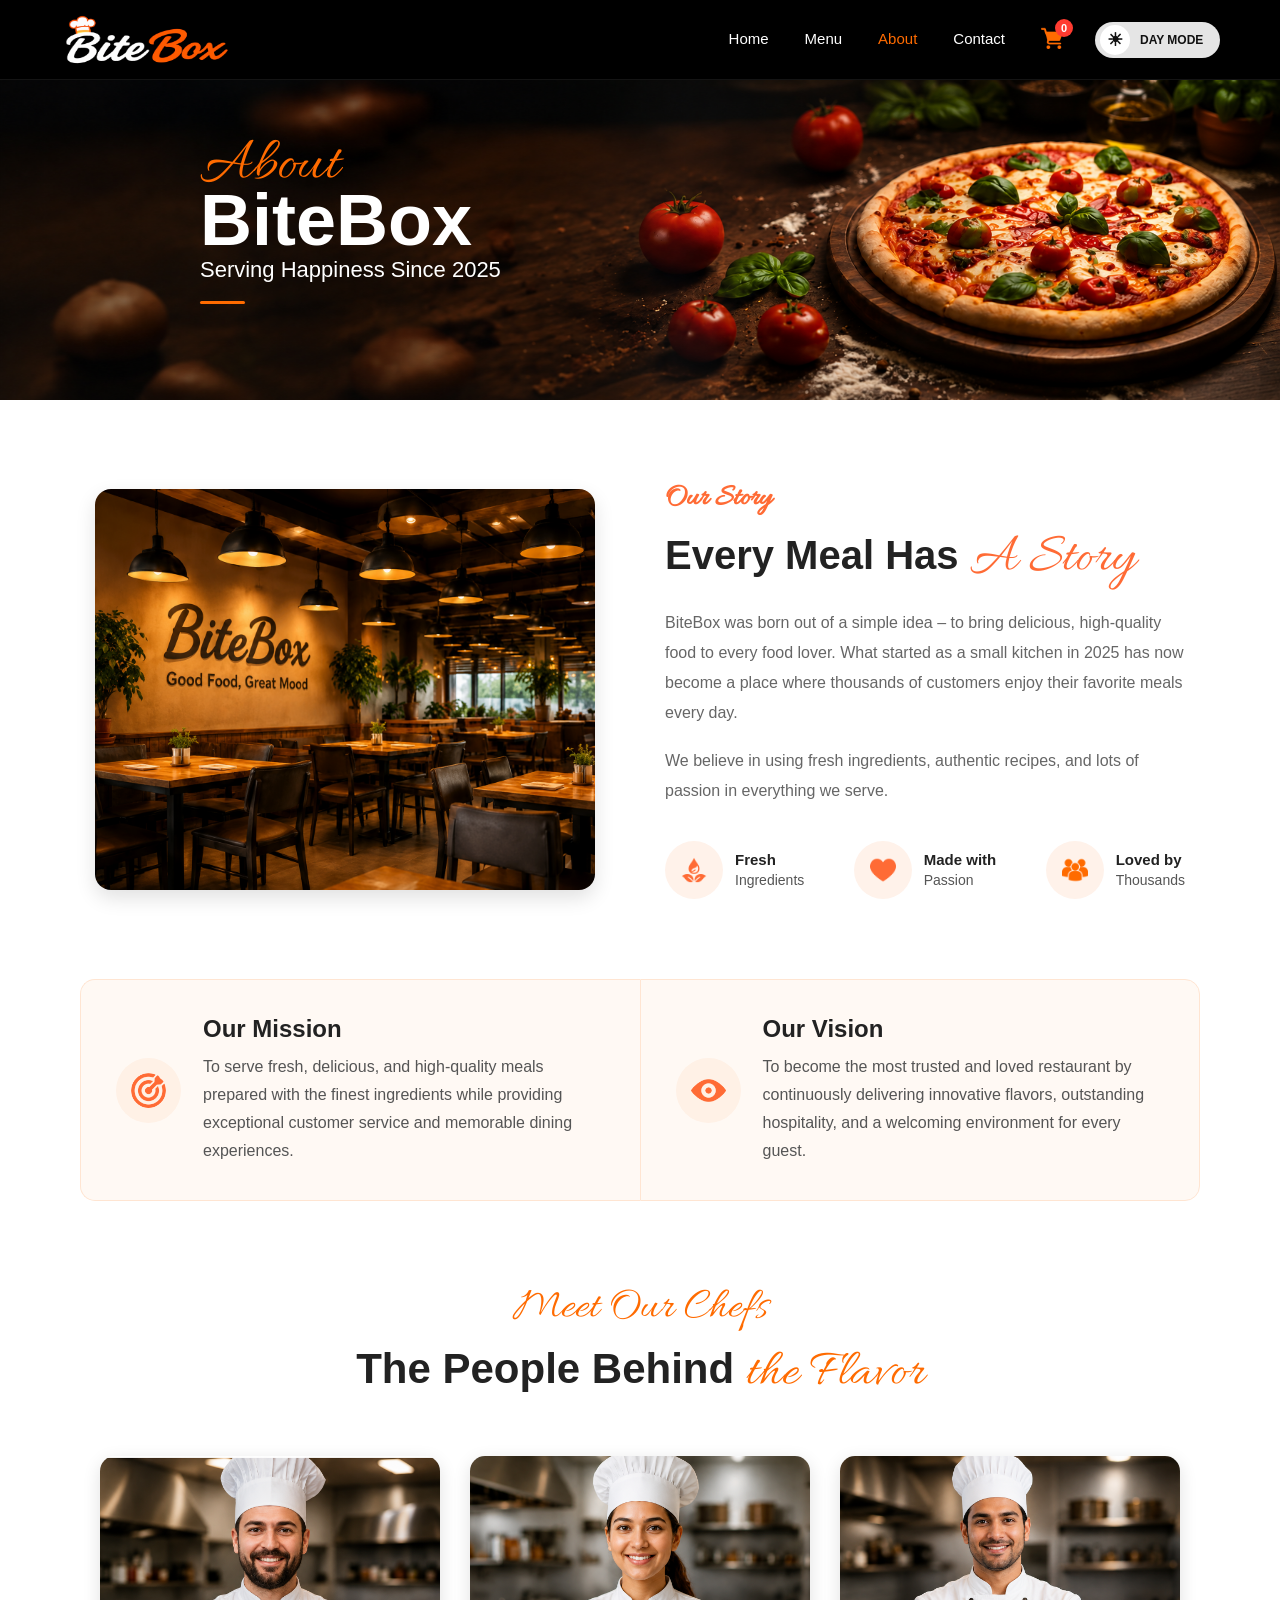
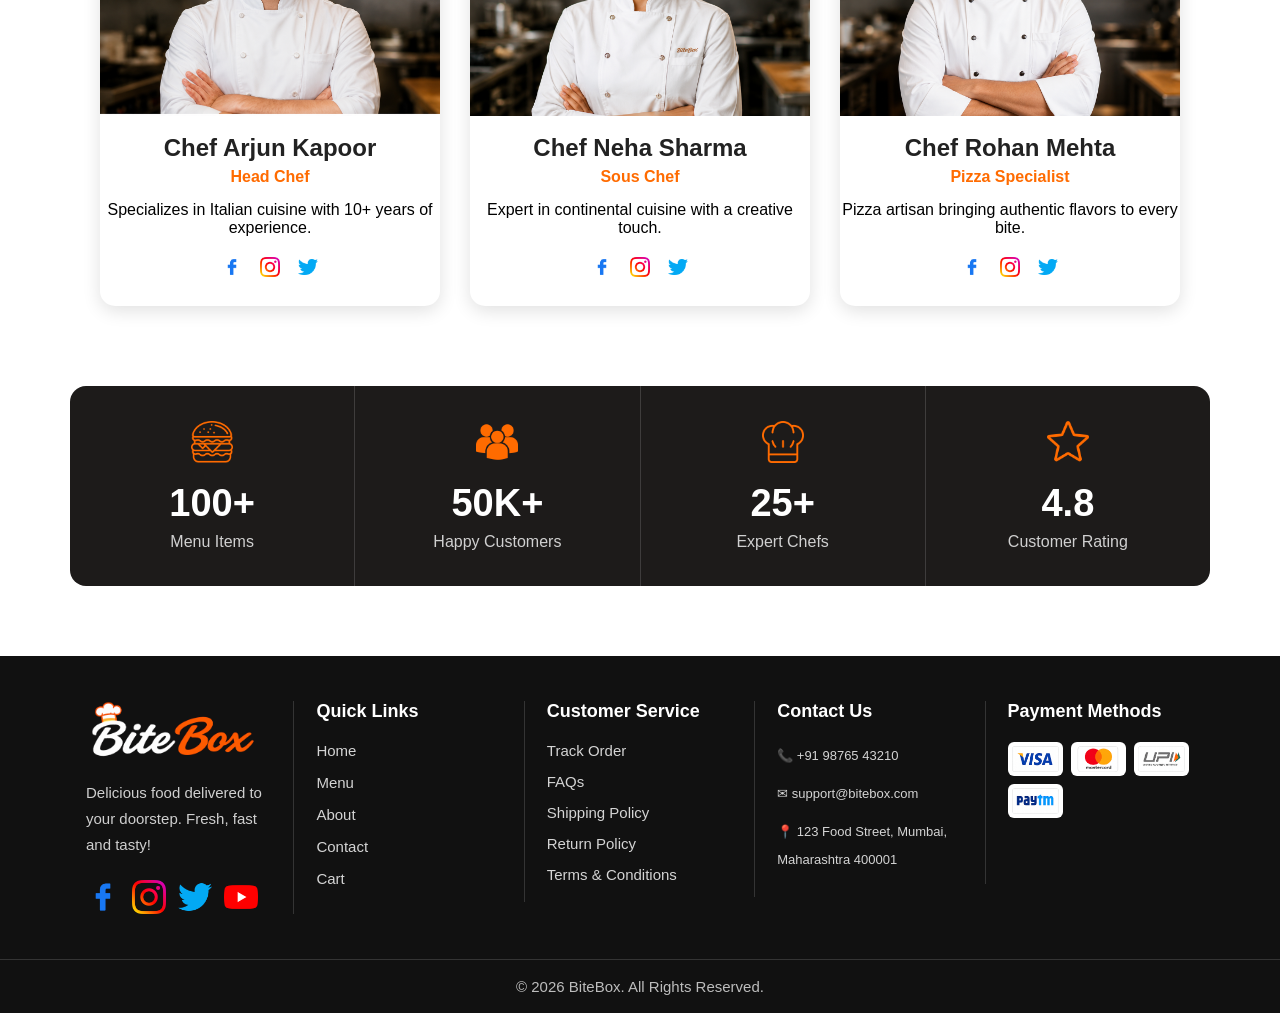
==== commit 10d99987: "interactive BiteBox Interface" ====
--- a/about.html
+++ b/about.html
@@ -23,16 +23,25 @@
         <nav>
 
             <a href="./index.html">Home</a>
-            |
+            
             <a href="./menu.html">Menu</a>
-            |
+            
             <a href="./about.html" class="active">About</a>
-            |
+            
             <a href="./contact.html">Contact</a>
 
             <a href="cart.html">
-                <img src="/assets/icons/shopping-cart.png" alt="Cart Icon" width="22" height="22">
+                <span class="cart-wrapper">
+                    <img src="/assets/icons/shopping-cart.png" alt="Cart Icon" width="22" height="22">
+                    <span id="cart-count">0</span>
+                </span>
+
             </a>
+
+            <button type="button" id="theme-toggle" class="theme-toggle">
+                <span class="theme-icon">☀</span>
+                <span class="theme-text"> DAY MODE</span>
+            </button>
         </nav>
     </header>
 
@@ -418,6 +427,8 @@
         <p> © 2026 BiteBox. All Rights Reserved. </p>
 
     </footer>
+    
+    <script src="/js/script.js"></script>
 </body>
 
 </html>
--- a/css/style.css
+++ b/css/style.css
@@ -1766,7 +1766,10 @@
 }
 
 #shopping-cart {
-    width: 65%;
+    display: flex;
+    justify-content: space-between;
+    gap: 30px;
+    width: 97%;
     background: #ffffff;
     border: 1px solid #ececec;
     border-radius: 14px;
@@ -1814,10 +1817,10 @@
 }
 
 cart-item img {
-    width: 90px;
-    height: 62px;
+    width: 60px;
+    height: 60px;
     object-fit: cover;
-    border-radius: 8px;
+    border-radius: 6px;
 }
 
 .cart-item h3 {
@@ -1898,7 +1901,7 @@
 }
 
 #order-summary {
-    width: 35%;
+    width: 55%;
     background: #ffffff;
     border: 1px solid #ececec;
     border-radius: 14px;
@@ -3859,4 +3862,719 @@
     }
 
 
-}+}
+
+/* search bar menu section */
+
+#search {
+    width: 360px;
+    height: 48px;
+    margin: 30px auto;
+    display: flex;
+    align-items: center;
+    background-color: white;
+    border: 1px solid #ddd;
+    border-radius: 25px;
+    overflow: hidden;
+    box-shadow: 0 3px 10px rgba(0, 0, 0, 0.08);
+}
+
+/* Search Input */
+#search input {
+    flex: 1;
+    height: 100%;
+    padding: 0 18px;
+    border: none;
+    outline: none;
+    font-family: 'Poppins', sans-serif;
+    font-size: 14px;
+    color: #333;
+    background-color: transparent;
+}
+
+/* Placeholder */
+#search input::placeholder {
+    color: #777;
+}
+
+/* Search Button */
+#search button {
+    width: 52px;
+    height: 100%;
+    display: flex;
+    align-items: center;
+    justify-content: center;
+    border: none;
+    background-color: #ff4b2b;
+    cursor: pointer;
+}
+
+#search button:hover{
+    background-color: #ac1f06 ;
+
+}
+
+/* Search Icon */
+#search img {
+    width: 20px;
+    height: 20px;
+    object-fit: contain;
+}
+
+/* Night Mode css */
+
+body.dark-theme {
+    background: #121212;
+    color: #ffffff;
+}
+
+
+
+
+/* =========================================================
+   HEADER
+   ========================================================= */
+
+
+body.dark-theme header {
+    background: #000000;
+}
+
+
+
+
+/* =========================================================
+   HOME PAGE
+   ========================================================= */
+
+
+body.dark-theme #features,
+body.dark-theme #popular-dishes,
+body.dark-theme #reviews {
+    background: #121212 !important;
+}
+
+
+
+
+/* Features */
+
+
+body.dark-theme #features h2,
+body.dark-theme #features article h3 {
+    color: #ffffff !important;
+}
+
+
+body.dark-theme #features article p {
+    color: #cccccc !important;
+}
+
+
+body.dark-theme #features article {
+    border-right-color: #333333;
+}
+
+
+
+
+/* Popular Dishes */
+
+
+body.dark-theme #popular-dishes h2 {
+    color: #ffffff !important;
+}
+
+
+body.dark-theme #popular-dishes article {
+    background: #1e1e1e !important;
+}
+
+
+body.dark-theme #popular-dishes article h3 {
+    color: #ffffff !important;
+}
+
+
+body.dark-theme #popular-dishes .ratings small {
+    color: #bbbbbb !important;
+}
+
+
+
+
+/* Reviews */
+
+
+body.dark-theme #reviews h2 {
+    color: #ffffff !important;
+}
+
+
+body.dark-theme #reviews article {
+    background: #1e1e1e !important;
+}
+
+
+body.dark-theme #reviews article > p {
+    color: #cccccc !important;
+}
+body.dark-theme #reviews .customer h3 {
+    color: #ffffff !important;
+}
+
+
+
+
+/* =========================================================
+   MENU PAGE
+   ========================================================= */
+
+
+body.dark-theme #categories,
+body.dark-theme #menu-items {
+    background: #121212 !important;
+}
+
+
+
+
+/* Categories */
+
+
+body.dark-theme #categories h2,
+body.dark-theme #categories article h3 {
+    color: #ffffff !important;
+}
+
+
+body.dark-theme #categories article img {
+    background: #1e1e1e;
+    border-color: #333333;
+}
+
+
+body.dark-theme #menu-items h2{
+    color: white;
+}
+
+
+
+
+/* Menu Cards */
+
+
+body.dark-theme #menu-items article {
+    background: #1e1e1e !important;
+    border-color: #333333 !important;
+}
+
+
+body.dark-theme #menu-items article h3 {
+ color: #ffffff !important;
+}
+
+
+body.dark-theme #menu-items .rating small {
+    color: #bbbbbb !important;
+}
+
+
+body.dark-theme #menu-items .price {
+    color: #ffffff !important;
+}
+
+
+
+
+/* Add To Cart */
+
+
+body.dark-theme #menu-items article button {
+    background: #1e1e1e;
+    color: #ff6b00;
+    border-color: #ff6b00;
+}
+
+
+
+
+/* =========================================================
+   ABOUT PAGE
+   ========================================================= */
+
+
+body.dark-theme #story,
+body.dark-theme #mission-vision,
+body.dark-theme #chefs,
+body.dark-theme #statistics {
+    background: #121212 !important;
+}
+
+
+
+
+/* Our Story */
+
+
+body.dark-theme .story-content h2 {
+    color: #ffffff !important;
+}
+
+
+body.dark-theme .story-content p {
+
+
+    color: #cccccc !important;
+}
+
+
+body.dark-theme .story-features h4 {
+    color: #ffffff !important;
+}
+
+
+body.dark-theme .story-features article p {
+    color: #bbbbbb !important;
+}
+
+
+body.dark-theme .feature-icon {
+    background: #2a211f !important;
+}
+
+
+
+
+/* Mission & Vision */
+
+
+body.dark-theme #mission-vision > h2 {
+    color: #ffffff !important;
+}
+
+
+body.dark-theme #mission-vision article {
+    background: #1e1e1e !important;
+    border-color: #3a3a3a !important;
+}
+
+
+body.dark-theme #mission-vision article h3 {
+    color: #ffffff !important;
+}
+
+
+body.dark-theme #mission-vision article p {
+    color: #cccccc !important;
+}
+
+
+body.dark-theme #mission-vision article img {
+    background: #2a211f !important;
+}
+/* Chefs */
+
+
+body.dark-theme #chefs > h2 {
+    color: #ffffff !important;
+}
+
+
+body.dark-theme #chefs article {
+    background: #1e1e1e !important;
+}
+
+
+body.dark-theme #chefs article h3 {
+    color: #ffffff !important;
+}
+
+
+body.dark-theme #chefs article p {
+    color: #cccccc !important;
+}
+
+
+
+
+/* Statistics */
+
+
+body.dark-theme #statistics > h2 {
+    color: #ffffff !important;
+}
+
+
+
+
+/* =========================================================
+   CONTACT PAGE
+   ========================================================= */
+
+
+body.dark-theme #contact-info,
+body.dark-theme #contact-details,
+body.dark-theme #google-map {
+    background: #121212 !important;
+}
+
+
+
+
+/* Contact Heading */
+
+
+body.dark-theme #contact-info .section-title h2 {
+
+
+    color: #ffffff !important;
+}
+
+
+
+
+/* Contact Cards */
+
+
+body.dark-theme .contact-container article {
+    background: #1e1e1e !important;
+    color: #ffffff;
+}
+
+
+body.dark-theme .contact-container article h3 {
+    color: #ffffff !important;
+}
+
+
+body.dark-theme .contact-container article p {
+    color: #cccccc !important;
+}
+
+
+
+
+/* Contact Details */
+
+
+body.dark-theme #contact-details {
+    background: #1b1816 !important;
+}
+
+
+
+
+/* Business Hours */
+
+
+body.dark-theme .business-card h2 {
+    color: #ffffff !important;
+}
+
+
+body.dark-theme .business-card td {
+    color: #cccccc !important;
+}
+
+
+body.dark-theme .business-card td:last-child {
+    color: #ffffff !important;
+}
+/* Event Card */
+
+
+body.dark-theme .event-card {
+    background: #24201e !important;
+    border-color: #3a3a3a !important;
+}
+
+
+body.dark-theme .event-card h3 {
+    color: #ffffff !important;
+}
+
+
+body.dark-theme .event-card p {
+    color: #cccccc !important;
+}
+
+
+
+
+/* Contact Form */
+
+
+body.dark-theme .right-column h2 {
+    color: #ffffff !important;
+}
+
+
+body.dark-theme .form-row input,
+body.dark-theme #contact-details textarea {
+    background: #1e1e1e !important;
+    color: #ffffff !important;
+    border-color: #444444 !important;
+}
+
+
+body.dark-theme .form-row input::placeholder,
+body.dark-theme #contact-details textarea::placeholder {
+    color: #999999 !important;
+}
+
+
+
+
+/* Google Map */
+
+
+body.dark-theme #google-map .section-title h2 {
+ color: #ffffff !important;
+}
+
+
+body.dark-theme #google-map .section-title p {
+    color: #cccccc !important;
+}
+
+
+
+
+/* =========================================================
+   CART PAGE
+   ========================================================= */
+
+
+body.dark-theme #cart-details {
+    background: #121212 !important;
+}
+
+
+
+
+/* Shopping Cart */
+
+
+body.dark-theme #shopping-cart {
+    background: #1e1e1e !important;
+    border-color: #333333 !important;
+}
+
+
+body.dark-theme #shopping-cart thead {
+    background: #2a211c !important;
+}
+
+
+body.dark-theme #shopping-cart th {
+    color: #ffffff !important;
+}
+
+
+body.dark-theme #shopping-cart td {
+    border-top-color: #333333 !important;
+}
+
+
+body.dark-theme .cart-item h3 {
+    color: #ffffff !important;
+}
+body.dark-theme .cart-item p {
+    color: #bbbbbb !important;
+}
+
+
+
+
+/* Quantity Box */
+
+
+body.dark-theme .quantity-box {
+    background: #1e1e1e !important;
+    border-color: #444444 !important;
+}
+
+
+body.dark-theme .quantity-box button {
+    background: #1e1e1e !important;
+    color: #ffffff !important;
+}
+
+
+body.dark-theme .quantity-box span {
+    color: #ffffff !important;
+}
+
+
+
+
+/* Cart Hover */
+
+
+body.dark-theme #shopping-cart tbody tr:hover {
+    background: #252525 !important;
+}
+
+
+
+
+/* Order Summary */
+
+
+body.dark-theme #order-summary {
+    background: #1e1e1e !important;
+    border-color: #333333 !important;
+}
+
+
+body.dark-theme #order-summary h2,
+body.dark-theme #order-summary h3 {
+    color: #ffffff !important;
+}
+body.dark-theme #order-summary p {
+    color: #cccccc !important;
+}
+
+
+body.dark-theme #order-summary hr {
+    border-top-color: #444444 !important;
+}
+
+
+
+
+/* Cart Actions */
+
+
+body.dark-theme #cart-actions a {
+    background: #1e1e1e !important;
+    color: #ffffff !important;
+    border-color: #444444 !important;
+}
+
+
+.theme-loading .theme-icon,
+.theme-loading .theme-text {
+    transition: none !important;
+}
+
+
+
+
+/* Theme toggle button */
+
+#theme-toggle {
+    width: 125px;
+    height: 36px;
+    border: none;
+    border-radius: 20px;
+    background-color: #e5e5e5;
+    position: relative;
+    padding: 3px;
+    cursor: pointer;
+    display: flex;
+    align-items: center;
+    box-sizing: border-box;
+    overflow: hidden;
+}
+
+.theme-icon {
+    position: absolute;
+    top: 3px;
+    left: 5px;
+    width: 30px;
+    height: 30px;
+    border-radius: 50%;
+    background-color: white;
+    display: flex;
+    align-items: center;
+    justify-content: center;
+    font-size: 18px;
+    color: #111111;
+    transition: transform 0.35s ease-in-out;
+    z-index: 2;
+}
+
+.theme-text {
+    position: absolute;
+    left: 45px;
+    right: 38px;
+    font-size: 12px;
+    font-weight: 700;
+    color: #111111;
+    white-space: nowrap;
+    text-align: left;
+    transition: all 0.35s ease-in-out;
+}
+
+.dark-theme .theme-icon {
+    transform: translateX(89px);
+}
+
+.dark-theme .theme-text {
+    left: 10px;
+    right: 66px;
+    text-align: right;
+}
+
+.theme-toggle:hover .theme-icon {
+    transform: scale(1.05);
+}
+
+/* Keep smooth movement in Night Mode */
+.dark-theme .theme-toggle:hover .theme-icon {
+    transform: translateX(89px) scale(1.05);
+}
+
+/* cart count css */
+.cart-wrapper {
+    position: relative;
+    display: inline-flex;
+}
+
+#cart-count {
+    position: absolute;
+    top: -8px;
+    right: -10px;
+    width: 18px;
+    height: 18px;
+    background: #ff3b30;
+    color: #ffffff;
+    border-radius: 50%;
+    font-size: 11px;
+    font-weight: 600;
+    display: flex;
+    align-items: center;
+    justify-content: center;
+}
+
+/* Toast css */
+.toast {
+    position: fixed;
+    top: 90px;
+    right: 25px;
+    min-width: 280px;
+    padding: 14px 18px;
+    border-radius: 8px;
+    color: white;
+    font-size: 14px;
+    font-weight: 600;
+    opacity: 0;
+    transform: translateX(120%);
+    transition: 0.3s ease;
+    z-index: 9999;
+}
+
+.toast.show {
+    opacity: 1;
+    transform: translateX(0);
+}
+
+.toast.error {
+    background: #e53935;
+}
+
+.toast.success {
+    background: #28a745;
+}
